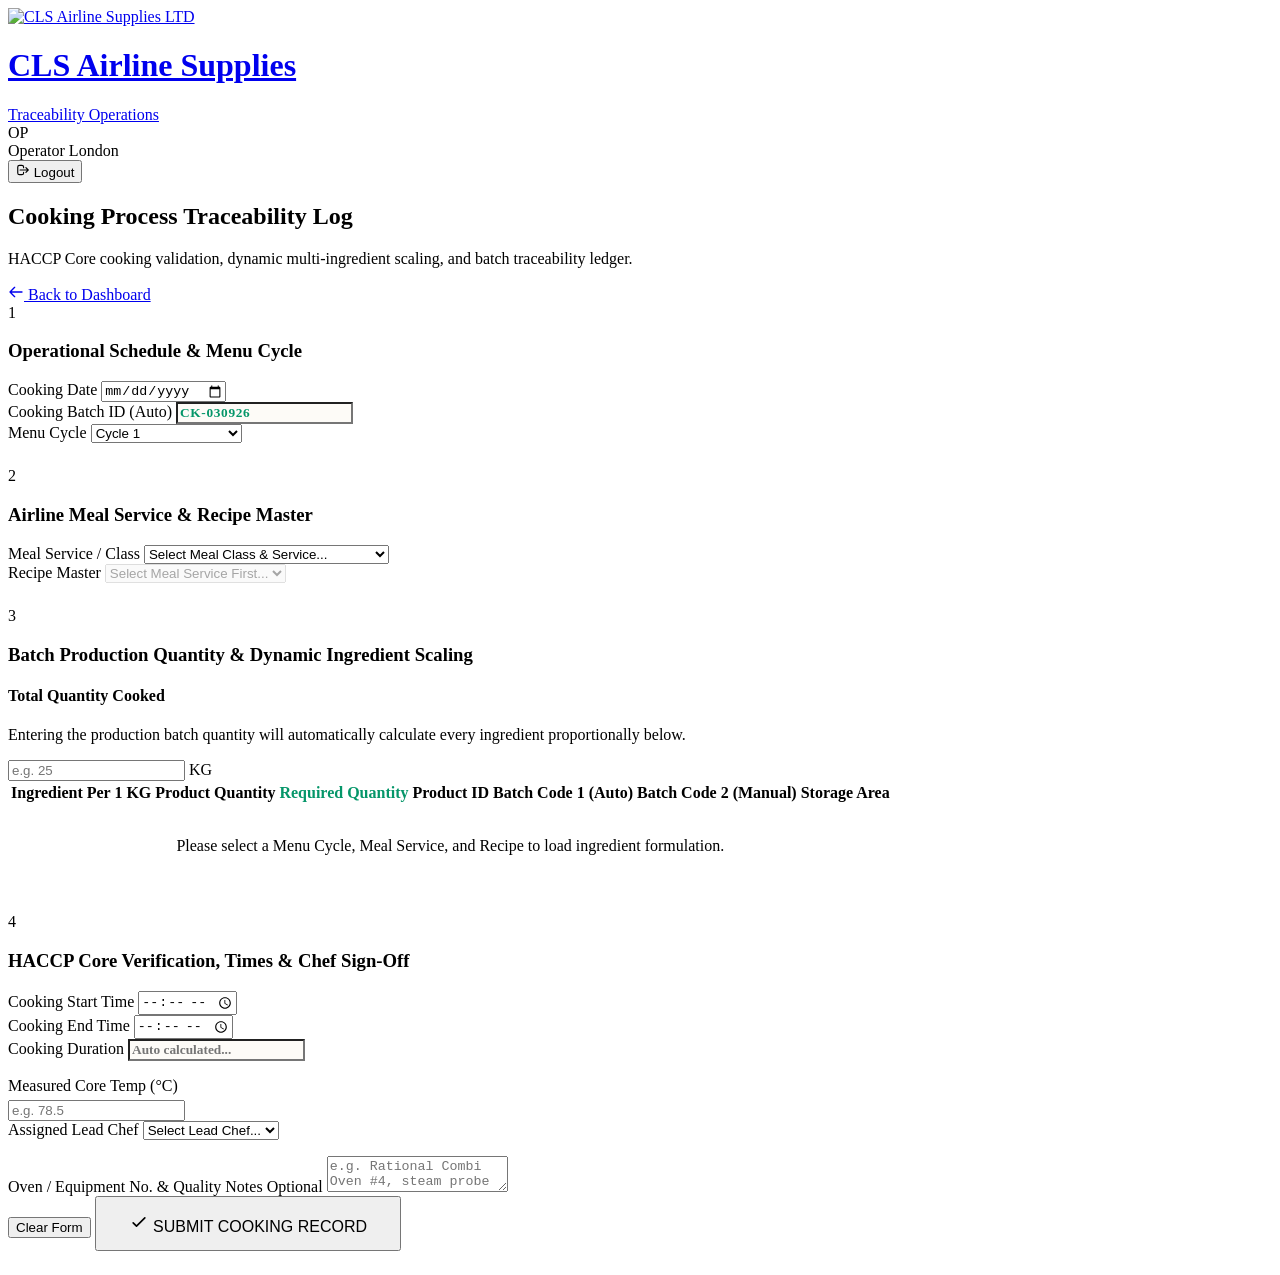
==== cooking.html @ a21a3f1f "final commit" ====
<!DOCTYPE html>
<html lang="en">
<head>
  <meta charset="UTF-8">
  <meta name="viewport" content="width=device-width, initial-scale=1.0">
  <title>Cooking Process Traceability — CLS Airline Supplies LTD</title>
  <link rel="stylesheet" href="css/style.css">
  <link rel="icon" href="assets/cls-logo.svg">
</head>
<body>

  <!-- Header -->
  <header class="app-header">
    <div class="header-container">
      <a href="dashboard.html" class="brand-wrapper">
        <img src="assets/cls-logo.svg" alt="CLS Airline Supplies LTD" class="brand-logo-img">
        <div class="brand-info">
          <h1>CLS Airline Supplies</h1>
          <span>Traceability Operations</span>
        </div>
      </a>

      <div class="user-nav-section">
        <div class="user-status-pill">
          <div class="user-avatar" id="header-avatar">OP</div>
          <span class="user-fullname" id="header-username">Operator</span>
          <span class="area-badge" id="header-area">London</span>
        </div>
        <button id="btn-logout" class="btn-nav-logout" title="End Session">
          <svg width="14" height="14" fill="none" stroke="currentColor" viewBox="0 0 24 24"><path stroke-linecap="round" stroke-linejoin="round" stroke-width="2" d="M17 16l4-4m0 0l-4-4m4 4H7m6 4v1a3 3 0 01-3 3H6a3 3 0 01-3-3V7a3 3 0 013-3h4a3 3 0 013 3v1"/></svg>
          <span>Logout</span>
        </button>
      </div>
    </div>
  </header>

  <!-- Main Content -->
  <main class="main-content">
    <div class="page-title-bar">
      <div>
        <h2>Cooking Process Traceability Log</h2>
        <p>HACCP Core cooking validation, dynamic multi-ingredient scaling, and batch traceability ledger.</p>
      </div>
      <a href="dashboard.html" class="btn-back-dashboard">
        <svg width="16" height="16" fill="none" stroke="currentColor" viewBox="0 0 24 24"><path stroke-linecap="round" stroke-linejoin="round" stroke-width="2" d="M10 19l-7-7m0 0l7-7m-7 7h18"/></svg>
        Back to Dashboard
      </a>
    </div>

    <form id="cooking-form" autocomplete="off">
      <!-- Step 1 & 2: Operational Schedule & Cycle -->
      <div class="form-card" style="margin-bottom: 1.5rem;">
        <div class="step-card-header">
          <div class="step-number-badge">1</div>
          <h3>Operational Schedule &amp; Menu Cycle</h3>
        </div>

        <div class="form-grid-3">
          <div class="form-group">
            <label class="form-label" for="cook-date">Cooking Date</label>
            <input type="date" id="cook-date" class="form-control" required>
          </div>

          <div class="form-group">
            <label class="form-label" for="cook-batch-id">Cooking Batch ID (Auto)</label>
            <input type="text" id="cook-batch-id" class="form-control" readonly style="background: #fdfbf7; font-weight: 800; color: #059669; font-family: var(--font-mono); letter-spacing: 0.05em;" value="CK-030926">
          </div>

          <div class="form-group">
            <label class="form-label" for="cook-cycle">Menu Cycle</label>
            <select id="cook-cycle" class="form-control" required>
              <option value="Cycle 1">Cycle 1</option>
              <option value="Cycle 2">Cycle 2</option>
              <option value="Cycle 3">Cycle 3</option>
              <option value="Other">Other (Custom Cycle)</option>
            </select>
          </div>

          <div class="form-group col-span-3" id="group-custom-cycle" style="display: none;">
            <label class="form-label" for="custom-cycle">Custom Cycle Name / Identifier</label>
            <input type="text" id="custom-cycle" class="form-control" placeholder="e.g. VIP Charter Cycle / Special Flight">
          </div>
        </div>
      </div>

      <!-- Step 3 & 4: Meal Service & Recipe Selection -->
      <div class="form-card" style="margin-bottom: 1.5rem;">
        <div class="step-card-header">
          <div class="step-number-badge">2</div>
          <h3>Airline Meal Service &amp; Recipe Master</h3>
        </div>

        <div class="form-grid-2">
          <div class="form-group">
            <label class="form-label" for="meal-service">Meal Service / Class</label>
            <select id="meal-service" class="form-control" required>
              <option value="" disabled selected>Select Meal Class &amp; Service...</option>
              <option value="BC HBK - Business Class Breakfast">BC HBK — Business Class Breakfast</option>
              <option value="BC LDN - Business Class Dinner">BC LDN — Business Class Dinner</option>
              <option value="YC HBK - Economy Class Breakfast">YC HBK — Economy Class Breakfast</option>
              <option value="YC LDN - Economy Dinner">YC LDN — Economy Dinner</option>
              <option value="CREW HBK - Crew Breakfast">CREW HBK — Crew Breakfast</option>
              <option value="CREW LDN - Crew Dinner">CREW LDN — Crew Dinner</option>
            </select>
          </div>

          <div class="form-group">
            <label class="form-label" for="recipe-select">Recipe Master</label>
            <select id="recipe-select" class="form-control" required disabled>
              <option value="" disabled selected>Select Meal Service First...</option>
            </select>
          </div>
        </div>
      </div>

      <!-- Step 3: Total Quantity Cooked & Dynamic Recipe Ingredients Table -->
      <div class="form-card" style="margin-bottom: 1.5rem;">
        <div class="step-card-header">
          <div class="step-number-badge">3</div>
          <h3>Batch Production Quantity &amp; Dynamic Ingredient Scaling</h3>
        </div>

        <!-- Production Quantity Input -->
        <div class="qty-calc-box">
          <div class="qty-calc-title">
            <h4>Total Quantity Cooked</h4>
            <p>Entering the production batch quantity will automatically calculate every ingredient proportionally below.</p>
          </div>
          <div class="qty-calc-input-wrap">
            <input type="number" step="any" min="0.1" id="total-qty-cooked" class="qty-calc-input" placeholder="e.g. 25" required>
            <span class="qty-unit-pill">KG</span>
          </div>
        </div>

        <!-- Ingredients Table Container -->
        <div class="ingredient-table-container">
          <table class="ingredient-table" id="ingredient-table">
            <thead>
              <tr>
                <th>Ingredient</th>
                <th style="text-align: right;">Per 1 KG</th>
                <th style="text-align: right;">Product Quantity</th>
                <th style="text-align: right; color: #059669;">Required Quantity</th>
                <th>Product ID</th>
                <th>Batch Code 1 (Auto)</th>
                <th>Batch Code 2 (Manual)</th>
                <th>Storage Area</th>
              </tr>
            </thead>
            <tbody id="ingredient-tbody">
              <tr>
                <td colspan="8" style="text-align: center; color: var(--text-muted); padding: 2rem;">
                  Please select a Menu Cycle, Meal Service, and Recipe to load ingredient formulation.
                </td>
              </tr>
            </tbody>
          </table>
        </div>
      </div>

      <!-- Step 4: Cooking Times, Core Temperature & Chef Sign-Off -->
      <div class="form-card" style="margin-bottom: 1.5rem;">
        <div class="step-card-header">
          <div class="step-number-badge">4</div>
          <h3>HACCP Core Verification, Times &amp; Chef Sign-Off</h3>
        </div>

        <div class="form-grid-3">
          <div class="form-group">
            <label class="form-label" for="start-time">Cooking Start Time</label>
            <input type="time" id="start-time" class="form-control" required>
          </div>

          <div class="form-group">
            <label class="form-label" for="end-time">Cooking End Time</label>
            <input type="time" id="end-time" class="form-control" required>
          </div>

          <div class="form-group">
            <label class="form-label" for="cook-duration">Cooking Duration</label>
            <input type="text" id="cook-duration" class="form-control" placeholder="Auto calculated..." readonly style="background: #fdfbf7; font-weight: 700; font-family: var(--font-mono);">
          </div>
        </div>

        <div class="form-grid-2" style="margin-top: 1rem;">
          <div class="form-group">
            <div style="display: flex; justify-content: space-between; align-items: center; margin-bottom: 0.35rem;">
              <label class="form-label" for="core-temp" style="margin-bottom: 0;">Measured Core Temp (°C)</label>
              <span id="temp-badge" class="temp-pass-badge" style="display: none;">HACCP &ge;75°C Met</span>
            </div>
            <input type="number" step="0.1" id="core-temp" class="form-control" placeholder="e.g. 78.5" required>
          </div>

          <div class="form-group">
            <label class="form-label" for="chef-select">Assigned Lead Chef</label>
            <select id="chef-select" class="form-control" required>
              <option value="" disabled selected>Select Lead Chef...</option>
            </select>
          </div>
        </div>

        <div class="form-group" style="margin-top: 1rem;">
          <label class="form-label" for="cook-notes">Oven / Equipment No. &amp; Quality Notes <span class="optional">Optional</span></label>
          <textarea id="cook-notes" class="form-control" placeholder="e.g. Rational Combi Oven #4, steam probe calibrated at 07:45..."></textarea>
        </div>

        <!-- Form Actions -->
        <div class="form-actions">
          <button type="reset" class="btn-secondary" id="btn-reset-form">Clear Form</button>
          <button type="submit" class="btn-primary" id="btn-submit-cooking" style="padding: 0.85rem 2rem; font-size: 1rem;">
            <svg width="20" height="20" fill="none" stroke="currentColor" viewBox="0 0 24 24"><path stroke-linecap="round" stroke-linejoin="round" stroke-width="2" d="M5 13l4 4L19 7"/></svg>
            <span id="btn-submit-text">SUBMIT COOKING RECORD</span>
          </button>
        </div>
      </div>
    </form>
  </main>

  <script src="js/api-config.js"></script>
  <script src="js/api.js"></script>
  <script src="js/common.js"></script>
  <script src="js/auth.js"></script>
  <script>
    document.addEventListener('DOMContentLoaded', async () => {
      const session = CLS_Auth.requireAuth();
      if (!session) return;

      // Header info & logout
      document.getElementById('header-username').textContent = session.user.fullName || session.user.username;
      document.getElementById('btn-logout').addEventListener('click', (e) => {
        e.preventDefault();
        CLS_Auth.logout();
      });

      // Elements
      const cookDateInput = document.getElementById('cook-date');
      const cookBatchIdInput = document.getElementById('cook-batch-id');
      const cycleSelect = document.getElementById('cook-cycle');
      const customCycleGroup = document.getElementById('group-custom-cycle');
      const customCycleInput = document.getElementById('custom-cycle');
      const mealServiceSelect = document.getElementById('meal-service');
      const recipeSelect = document.getElementById('recipe-select');
      const totalQtyInput = document.getElementById('total-qty-cooked');
      const ingredientTbody = document.getElementById('ingredient-tbody');
      const startTimeInput = document.getElementById('start-time');
      const endTimeInput = document.getElementById('end-time');
      const durationInput = document.getElementById('cook-duration');
      const coreTempInput = document.getElementById('core-temp');
      const tempBadge = document.getElementById('temp-badge');
      const chefSelect = document.getElementById('chef-select');
      const notesInput = document.getElementById('cook-notes');
      const form = document.getElementById('cooking-form');
      const submitBtn = document.getElementById('btn-submit-cooking');
      const submitBtnText = document.getElementById('btn-submit-text');

      // State
      let currentRecipe = null;
      let currentIngredients = [];
      let availableBatches = [];

      // Generate date-based Cooking Batch ID: CK-DDMMYY
      function updateCookingBatchId() {
        const dVal = cookDateInput.value;
        if (!dVal) return;
        const parts = dVal.split('-');
        if (parts.length === 3) {
          const formatted = `${parts[2].padStart(2, '0')}${parts[1].padStart(2, '0')}${parts[0].slice(-2)}`;
          if (cookBatchIdInput) cookBatchIdInput.value = `CK-${formatted}`;
        }
      }

      // Default Date & Batch ID
      cookDateInput.value = CLS_Common.formatDateForInput();
      updateCookingBatchId();

      cookDateInput.addEventListener('change', updateCookingBatchId);
      cookDateInput.addEventListener('input', updateCookingBatchId);

      // Cycle change handler
      cycleSelect.addEventListener('change', () => {
        if (cycleSelect.value === 'Other') {
          customCycleGroup.style.display = 'block';
          customCycleInput.required = true;
          customCycleInput.focus();
        } else {
          customCycleGroup.style.display = 'none';
          customCycleInput.required = false;
        }
        if (mealServiceSelect.value) {
          fetchRecipesForMealService();
        }
      });

      // Load initial stock batches & chefs from Google Apps Script
      async function loadInitialData() {
        try {
          // Load Stock Batches for auto-matching ingredients
          const stockRes = await CLS_API.execute('getAvailableStockBatches', {});
          if (stockRes && stockRes.success && stockRes.data) {
            availableBatches = stockRes.data;
            // Re-render ingredient table if recipe is already active
            if (currentIngredients && currentIngredients.length > 0) {
              renderIngredientTable();
            }
          }

          // Load Chefs
          const chefRes = await CLS_API.execute('getChefList', {});
          if (chefRes && chefRes.success && chefRes.data) {
            chefSelect.innerHTML = '<option value="" disabled selected>Select Lead Chef...</option>';
            chefRes.data.forEach(c => {
              const opt = document.createElement('option');
              opt.value = c.chefName;
              opt.textContent = `${c.chefName} (${c.role})`;
              chefSelect.appendChild(opt);
            });
          }
        } catch (err) {
          console.error('Initial data load error:', err);
        }
      }

      loadInitialData();

      // Fetch Recipes when Meal Service or Cycle changes
      mealServiceSelect.addEventListener('change', fetchRecipesForMealService);

      async function fetchRecipesForMealService() {
        const cycle = (cycleSelect.value === 'Other')
          ? (customCycleInput.value.trim() || 'Other')
          : cycleSelect.value;
        const mealService = mealServiceSelect.value;

        if (!mealService) return;

        recipeSelect.disabled = true;
        recipeSelect.innerHTML = '<option value="" disabled selected>Loading recipes from Cloud Database...</option>';

        try {
          const res = await CLS_API.execute('getRecipes', { cycle, mealService });
          if (res && res.success && res.data && res.data.length > 0) {
            recipeSelect.innerHTML = '<option value="" disabled selected>Select Recipe...</option>';
            res.data.forEach(r => {
              const opt = document.createElement('option');
              opt.value = r.recipeId;
              opt.textContent = `${r.recipeName} (${r.recipeCode || r.recipeId})`;
              recipeSelect.appendChild(opt);
            });
            recipeSelect.disabled = false;
          } else {
            recipeSelect.innerHTML = '<option value="" disabled selected>No recipes found for this Cycle &amp; Service</option>';
          }
        } catch (err) {
          CLS_Common.showToast('Failed to load recipes from Cloud Database.', 'error');
          recipeSelect.innerHTML = '<option value="" disabled selected>Error loading recipes</option>';
        }
      }

      // Fetch Recipe Details & Ingredients when Recipe is selected
      recipeSelect.addEventListener('change', async () => {
        const recipeId = recipeSelect.value;
        const cycle = (cycleSelect.value === 'Other')
          ? (customCycleInput.value.trim() || 'Other')
          : cycleSelect.value;

        if (!recipeId) return;

        CLS_Common.showLoader('Loading Recipe', 'Fetching ingredients formulation from Cloud Database');

        try {
          const res = await CLS_API.execute('getRecipeDetails', { cycle, recipeId });
          CLS_Common.hideLoader();

          if (res && res.success && res.ingredients) {
            currentRecipe = res.recipe;
            currentIngredients = res.ingredients;
            renderIngredientTable();
          } else {
            throw new Error('No ingredient records returned for recipe');
          }
        } catch (err) {
          CLS_Common.hideLoader();
          CLS_Common.showToast(err.message || 'Failed to load recipe ingredients.', 'error');
        }
      });

      // Total Quantity Cooked Input Listener
      totalQtyInput.addEventListener('input', () => {
        renderIngredientTable();
      });

      // Format Calculated Required Quantity cleanly
      function formatCalculatedQuantity(baseQty, baseUnit, totalQtyCooked) {
        if (!totalQtyCooked || isNaN(totalQtyCooked) || totalQtyCooked <= 0) {
          return '—';
        }

        const totalNumeric = parseFloat(baseQty) * parseFloat(totalQtyCooked);
        const unit = String(baseUnit || 'KG').trim().toUpperCase();

        if (unit === 'G') {
          if (totalNumeric >= 1000) {
            return `${(totalNumeric / 1000).toLocaleString('en-GB', { maximumFractionDigits: 3 })} KG`;
          }
          return `${Math.round(totalNumeric * 100) / 100} G`;
        }

        if (unit === 'ML') {
          if (totalNumeric >= 1000) {
            return `${(totalNumeric / 1000).toLocaleString('en-GB', { maximumFractionDigits: 3 })} L`;
          }
          return `${Math.round(totalNumeric * 100) / 100} ML`;
        }

        if (unit === 'KG') {
          return `${totalNumeric.toLocaleString('en-GB', { maximumFractionDigits: 3 })} KG`;
        }

        return `${totalNumeric.toLocaleString('en-GB', { maximumFractionDigits: 3 })} ${baseUnit}`;
      }

      // Helper to auto-match stock item by ingredient name from Goods In & Storage database
      function findStockMatchForIngredient(ingName) {
        if (!availableBatches || availableBatches.length === 0 || !ingName) return null;
        const target = ingName.toLowerCase().trim();
        const targetWords = target.split(/\s+/).filter(w => w.length > 2);
        
        // 1. Exact match
        for (let i = 0; i < availableBatches.length; i++) {
          const b = availableBatches[i];
          const pName = (b.productName || '').toLowerCase().trim();
          if (pName === target) return b;
        }

        // 2. Substring match
        for (let i = 0; i < availableBatches.length; i++) {
          const b = availableBatches[i];
          const pName = (b.productName || '').toLowerCase().trim();
          if (pName.includes(target) || target.includes(pName)) return b;
        }

        // 3. Keyword / word token match
        for (let i = 0; i < availableBatches.length; i++) {
          const b = availableBatches[i];
          const pName = (b.productName || '').toLowerCase().trim();
          for (const word of targetWords) {
            if (pName.includes(word)) return b;
          }
        }

        return null;
      }

      // Render Dynamic Ingredient Table
      function renderIngredientTable() {
        const totalCooked = parseFloat(totalQtyInput.value) || 0;
        ingredientTbody.innerHTML = '';

        if (!currentIngredients || currentIngredients.length === 0) {
          ingredientTbody.innerHTML = `
            <tr>
              <td colspan="8" style="text-align: center; color: var(--text-muted); padding: 2rem;">
                No ingredients found for this recipe.
              </td>
            </tr>
          `;
          return;
        }

        currentIngredients.forEach((item, idx) => {
          const reqQtyFormatted = formatCalculatedQuantity(item.baseQuantity, item.baseUnit, totalCooked);
          const prodQtyText = totalCooked > 0 ? `${totalCooked} KG` : '—';
          
          // Auto-find stock match for this specific ingredient
          const matched = findStockMatchForIngredient(item.ingredient);
          const prodId = matched ? matched.productId : '';
          const batchCode1 = matched ? CLS_Common.formatBatchCode(matched.batchCode) : '';
          const storageArea = matched ? matched.storageArea : '';

          const tr = document.createElement('tr');
          tr.innerHTML = `
            <td><strong>${item.ingredient}</strong></td>
            <td style="text-align: right; font-family: var(--font-mono); font-weight: 700;">${item.perQuantity || (item.baseQuantity + ' ' + item.baseUnit)}</td>
            <td style="text-align: right; font-family: var(--font-mono);">${prodQtyText}</td>
            <td style="text-align: right;"><span class="calc-qty-badge">${reqQtyFormatted}</span></td>
            <td>${prodId ? `<span class="badge-code">${prodId}</span>` : '<span style="color: #94a3b8;">—</span>'}</td>
            <td>${batchCode1 ? `<span class="badge-code" style="color: #059669;">${batchCode1}</span>` : '<span style="color: #94a3b8;">—</span>'}</td>
            <td>
              <input type="text" class="ingredient-batch2-input" data-idx="${idx}" placeholder="Manual batch..." value="${item.batchCode2 || ''}" style="padding: 0.35rem 0.6rem; font-size: 0.8rem; border-radius: 6px; border: 1px solid #dcd1c4; width: 135px; font-family: var(--font-mono);">
            </td>
            <td>${storageArea ? `<span class="badge-pill badge-active">${storageArea}</span>` : '<span style="color: #94a3b8;">—</span>'}</td>
          `;
          ingredientTbody.appendChild(tr);
        });
      }

      // Auto-Calculate Duration on Cooking Start & End Time
      function calculateCookingDuration() {
        if (startTimeInput.value && endTimeInput.value) {
          const [sh, sm] = startTimeInput.value.split(':').map(Number);
          const [eh, em] = endTimeInput.value.split(':').map(Number);
          let diff = (eh * 60 + em) - (sh * 60 + sm);
          if (diff < 0) diff += 1440; // overnight wrap

          const hours = Math.floor(diff / 60);
          const mins = diff % 60;
          if (hours > 0) {
            durationInput.value = `${hours} hour${hours > 1 ? 's' : ''} ${mins} minute${mins !== 1 ? 's' : ''}`;
          } else {
            durationInput.value = `${mins} minute${mins !== 1 ? 's' : ''}`;
          }
        }
      }

      startTimeInput.addEventListener('change', calculateCookingDuration);
      endTimeInput.addEventListener('change', calculateCookingDuration);

      // Real-time Core Temperature HACCP Validation
      coreTempInput.addEventListener('input', () => {
        const val = parseFloat(coreTempInput.value);
        if (isNaN(val) || !val) {
          tempBadge.style.display = 'none';
          return;
        }

        tempBadge.style.display = 'inline-flex';
        if (val >= 75) {
          tempBadge.className = 'temp-pass-badge';
          tempBadge.innerHTML = '✅ HACCP &ge;75°C Safe';
        } else {
          tempBadge.className = 'temp-fail-badge';
          tempBadge.innerHTML = '⚠️ Below Threshold (&lt;75°C)';
        }
      });

      // Submit Cooking Record Handler
      form.addEventListener('submit', async (e) => {
        e.preventDefault();

        // 1. Validation Checks
        const cookingDate = cookDateInput.value;
        const cycle = (cycleSelect.value === 'Other')
          ? (customCycleInput.value.trim() || 'Other')
          : cycleSelect.value;
        const mealService = mealServiceSelect.value;
        const recipeId = recipeSelect.value;
        const totalCooked = parseFloat(totalQtyInput.value);
        const startTime = startTimeInput.value;
        const endTime = endTimeInput.value;
        const coreTemp = parseFloat(coreTempInput.value);
        const chefName = chefSelect.value;

        if (!currentRecipe) {
          CLS_Common.showToast('Please select an active Recipe.', 'warning');
          recipeSelect.focus();
          return;
        }

        if (!totalCooked || totalCooked <= 0) {
          CLS_Common.showToast('Please enter a valid Total Quantity Cooked.', 'warning');
          totalQtyInput.focus();
          return;
        }

        if (!startTime || !endTime) {
          CLS_Common.showToast('Please specify Cooking Start and End times.', 'warning');
          startTimeInput.focus();
          return;
        }

        if (isNaN(coreTemp)) {
          CLS_Common.showToast('Please enter the measured Core Temperature.', 'warning');
          coreTempInput.focus();
          return;
        }

        if (!chefName) {
          CLS_Common.showToast('Please select the assigned Lead Chef.', 'warning');
          chefSelect.focus();
          return;
        }

        // 2. Prepare Calculated Ingredients Breakdown with Auto Match + Manual Batch 2
        const batch2Inputs = document.querySelectorAll('.ingredient-batch2-input');
        const ingredientsPayload = currentIngredients.map((item, idx) => {
          const matched = findStockMatchForIngredient(item.ingredient);
          const manualBatch2 = batch2Inputs[idx] ? batch2Inputs[idx].value.trim() : '';

          return {
            ingredient: item.ingredient,
            per1Kg: item.perQuantity || `${item.baseQuantity} ${item.baseUnit}`,
            productQuantity: `${totalCooked} KG`,
            requiredQuantity: formatCalculatedQuantity(item.baseQuantity, item.baseUnit, totalCooked),
            productId: matched ? matched.productId : '',
            batchCode1: matched ? matched.batchCode : '',
            batchCode2: manualBatch2,
            storageArea: matched ? matched.storageArea : ''
          };
        });

        // 3. Prepare Main Cooking Record Object
        const firstIng = ingredientsPayload[0] || {};
        const mainProdId = firstIng.productId || '';
        const mainBatch = firstIng.batchCode1 || '';
        const mainStorage = firstIng.storageArea || '';
        const mainDate = cookingDate;

        const cookingRecord = {
          cookingDate: cookingDate,
          cookingBatchId: cookBatchIdInput ? cookBatchIdInput.value : '',
          cycle: cycle,
          mealService: mealService,
          recipeId: currentRecipe.recipeId || recipeId,
          recipeCode: currentRecipe.recipeCode || '',
          recipeName: currentRecipe.recipeName || '',
          productName: currentRecipe.recipeName,
          productId: mainProdId,
          batchCode: cookBatchIdInput ? cookBatchIdInput.value : mainBatch,
          storageArea: mainStorage,
          storageDate: mainDate,
          totalQuantityCooked: `${totalCooked} KG`,
          cookingStartTime: startTime,
          cookingEndTime: endTime,
          cookingDuration: durationInput.value,
          coreTemperature: coreTemp,
          chefName: chefName,
          userId: session.user.username,
          notes: notesInput.value.trim()
        };

        submitBtn.disabled = true;
        submitBtnText.textContent = 'SAVING TO DATABASE...';
        CLS_Common.showLoader('Recording Cooking Log', 'Saving batch record & calculated ingredient ledger to Cloud Database');

        try {
          const res = await CLS_API.execute('saveCookingRecord', {
            cookingRecord: cookingRecord,
            ingredients: ingredientsPayload
          });

          CLS_Common.hideLoader();

          if (res && res.success) {
            const batchMsg = res.cookingBatchCode ? ` (Batch: ${res.cookingBatchCode})` : '';
            CLS_Common.showToast(`Cooking record ${res.recordId}${batchMsg} saved successfully!`, 'success');
            
            // Reset form state
            form.reset();
            cookDateInput.value = CLS_Common.formatDateForInput();
            customCycleGroup.style.display = 'none';
            tempBadge.style.display = 'none';
            currentRecipe = null;
            currentIngredients = [];
            recipeSelect.disabled = true;
            recipeSelect.innerHTML = '<option value="" disabled selected>Select Meal Service First...</option>';
            renderIngredientTable();
          } else {
            throw new Error(res ? res.error : 'Failed to save cooking record.');
          }
        } catch (err) {
          CLS_Common.hideLoader();
          CLS_Common.showToast(err.message || 'Database connection error.', 'error');
        } finally {
          submitBtn.disabled = false;
          submitBtnText.textContent = 'SUBMIT COOKING RECORD';
        }
      });
    });
  </script>
</body>
</html>
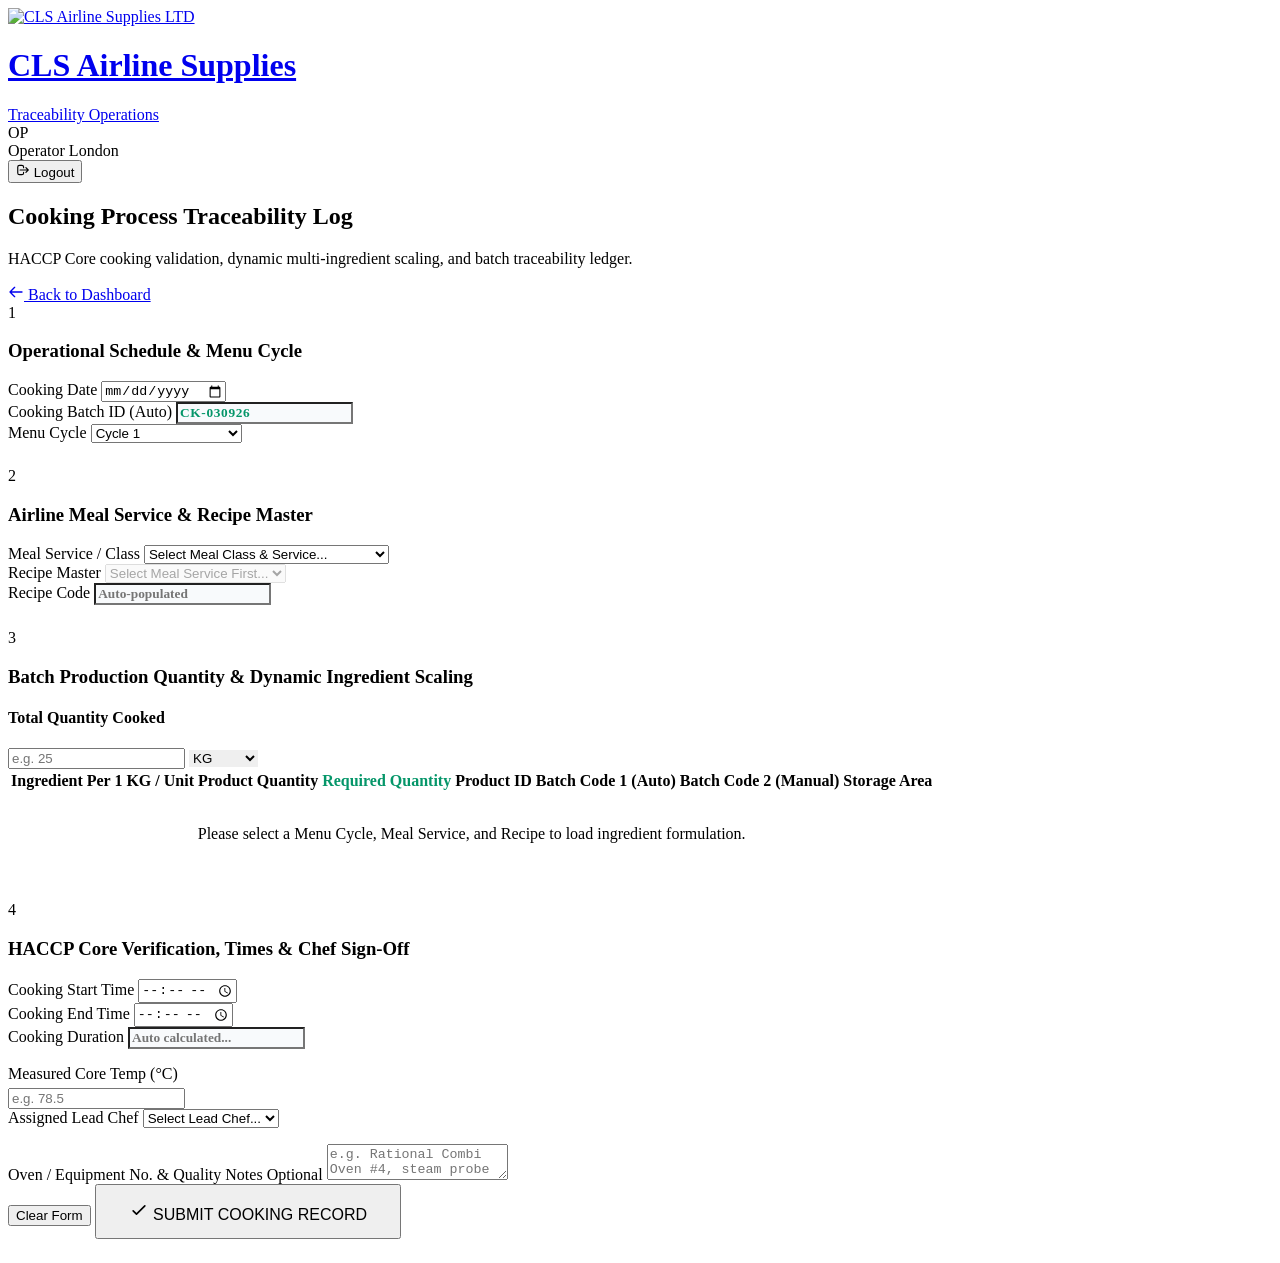
==== commit c3f75fe5: "final commit" ====
--- a/cooking.html
+++ b/cooking.html
@@ -63,7 +63,7 @@
 
           <div class="form-group">
             <label class="form-label" for="cook-batch-id">Cooking Batch ID (Auto)</label>
-            <input type="text" id="cook-batch-id" class="form-control" readonly style="background: #fdfbf7; font-weight: 800; color: #059669; font-family: var(--font-mono); letter-spacing: 0.05em;" value="CK-030926">
+            <input type="text" id="cook-batch-id" class="form-control" readonly style="background: #f8fafc; font-weight: 800; color: #059669; font-family: var(--font-mono); letter-spacing: 0.05em;" value="CK-030926">
           </div>
 
           <div class="form-group">
@@ -90,7 +90,7 @@
           <h3>Airline Meal Service &amp; Recipe Master</h3>
         </div>
 
-        <div class="form-grid-2">
+        <div class="form-grid-3">
           <div class="form-group">
             <label class="form-label" for="meal-service">Meal Service / Class</label>
             <select id="meal-service" class="form-control" required>
@@ -110,6 +110,11 @@
               <option value="" disabled selected>Select Meal Service First...</option>
             </select>
           </div>
+
+          <div class="form-group">
+            <label class="form-label" for="recipe-code">Recipe Code</label>
+            <input type="text" id="recipe-code" class="form-control" placeholder="Auto-populated" readonly style="background: #f8fafc; font-weight: 700; font-family: var(--font-mono); color: var(--brown-900);">
+          </div>
         </div>
       </div>
 
@@ -124,11 +129,16 @@
         <div class="qty-calc-box">
           <div class="qty-calc-title">
             <h4>Total Quantity Cooked</h4>
-            <p>Entering the production batch quantity will automatically calculate every ingredient proportionally below.</p>
           </div>
           <div class="qty-calc-input-wrap">
-            <input type="number" step="any" min="0.1" id="total-qty-cooked" class="qty-calc-input" placeholder="e.g. 25" required>
-            <span class="qty-unit-pill">KG</span>
+            <input type="number" step="any" min="0.01" id="total-qty-cooked" class="qty-calc-input" placeholder="e.g. 25" required>
+            <select id="total-qty-unit" class="qty-unit-pill" style="border: none; cursor: pointer; outline: none;">
+              <option value="KG">KG</option>
+              <option value="Each">Each</option>
+              <option value="Portions">Portions</option>
+              <option value="Litre">Litre</option>
+              <option value="Box">Box</option>
+            </select>
           </div>
         </div>
 
@@ -138,7 +148,7 @@
             <thead>
               <tr>
                 <th>Ingredient</th>
-                <th style="text-align: right;">Per 1 KG</th>
+                <th style="text-align: right;">Per 1 KG / Unit</th>
                 <th style="text-align: right;">Product Quantity</th>
                 <th style="text-align: right; color: #059669;">Required Quantity</th>
                 <th>Product ID</th>
@@ -178,7 +188,7 @@
 
           <div class="form-group">
             <label class="form-label" for="cook-duration">Cooking Duration</label>
-            <input type="text" id="cook-duration" class="form-control" placeholder="Auto calculated..." readonly style="background: #fdfbf7; font-weight: 700; font-family: var(--font-mono);">
+            <input type="text" id="cook-duration" class="form-control" placeholder="Auto calculated..." readonly style="background: #f8fafc; font-weight: 700; font-family: var(--font-mono);">
           </div>
         </div>
 
@@ -240,7 +250,9 @@
       const customCycleInput = document.getElementById('custom-cycle');
       const mealServiceSelect = document.getElementById('meal-service');
       const recipeSelect = document.getElementById('recipe-select');
+      const recipeCodeInput = document.getElementById('recipe-code');
       const totalQtyInput = document.getElementById('total-qty-cooked');
+      const totalQtyUnit = document.getElementById('total-qty-unit');
       const ingredientTbody = document.getElementById('ingredient-tbody');
       const startTimeInput = document.getElementById('start-time');
       const endTimeInput = document.getElementById('end-time');
@@ -374,20 +386,29 @@
           if (res && res.success && res.ingredients) {
             currentRecipe = res.recipe;
             currentIngredients = res.ingredients;
+            if (recipeCodeInput) {
+              recipeCodeInput.value = (currentRecipe && (currentRecipe.recipeCode || currentRecipe.recipeId)) || '';
+            }
             renderIngredientTable();
           } else {
             throw new Error('No ingredient records returned for recipe');
           }
         } catch (err) {
           CLS_Common.hideLoader();
+          if (recipeCodeInput) recipeCodeInput.value = '';
           CLS_Common.showToast(err.message || 'Failed to load recipe ingredients.', 'error');
         }
       });
 
-      // Total Quantity Cooked Input Listener
+      // Total Quantity Cooked & Unit Change Listener
       totalQtyInput.addEventListener('input', () => {
         renderIngredientTable();
       });
+      if (totalQtyUnit) {
+        totalQtyUnit.addEventListener('change', () => {
+          renderIngredientTable();
+        });
+      }
 
       // Format Calculated Required Quantity cleanly
       function formatCalculatedQuantity(baseQty, baseUnit, totalQtyCooked) {
@@ -398,25 +419,41 @@
         const totalNumeric = parseFloat(baseQty) * parseFloat(totalQtyCooked);
         const unit = String(baseUnit || 'KG').trim().toUpperCase();
 
-        if (unit === 'G') {
+        if (unit === 'G' || unit === 'GRAM' || unit === 'GRAMS') {
           if (totalNumeric >= 1000) {
-            return `${(totalNumeric / 1000).toLocaleString('en-GB', { maximumFractionDigits: 3 })} KG`;
-          }
-          return `${Math.round(totalNumeric * 100) / 100} G`;
-        }
-
-        if (unit === 'ML') {
+            const kgVal = totalNumeric / 1000;
+            return `${kgVal % 1 === 0 ? kgVal : kgVal.toLocaleString('en-GB', { maximumFractionDigits: 3 })} KG`;
+          }
+          const gVal = Math.round(totalNumeric * 100) / 100;
+          return `${gVal} G`;
+        }
+
+        if (unit === 'ML' || unit === 'MILLILITRE' || unit === 'MILLILITER') {
           if (totalNumeric >= 1000) {
-            return `${(totalNumeric / 1000).toLocaleString('en-GB', { maximumFractionDigits: 3 })} L`;
-          }
-          return `${Math.round(totalNumeric * 100) / 100} ML`;
-        }
-
-        if (unit === 'KG') {
-          return `${totalNumeric.toLocaleString('en-GB', { maximumFractionDigits: 3 })} KG`;
-        }
-
-        return `${totalNumeric.toLocaleString('en-GB', { maximumFractionDigits: 3 })} ${baseUnit}`;
+            const lVal = totalNumeric / 1000;
+            return `${lVal % 1 === 0 ? lVal : lVal.toLocaleString('en-GB', { maximumFractionDigits: 3 })} L`;
+          }
+          const mlVal = Math.round(totalNumeric * 100) / 100;
+          return `${mlVal} ML`;
+        }
+
+        if (unit === 'L' || unit === 'LITRE' || unit === 'LITER' || unit === 'LITRES') {
+          const lVal = Math.round(totalNumeric * 1000) / 1000;
+          return `${lVal} L`;
+        }
+
+        if (unit === 'KG' || unit === 'KILOGRAM' || unit === 'KILOGRAMS') {
+          const kgVal = Math.round(totalNumeric * 1000) / 1000;
+          return `${kgVal} KG`;
+        }
+
+        if (unit === 'EACH' || unit === 'EA' || unit === 'PCS' || unit === 'PIECE' || unit === 'PIECES' || unit === 'NOS' || unit === 'NO' || unit === 'NUMBER' || unit === 'UNIT' || unit === 'UNITS') {
+          const numVal = Math.round(totalNumeric * 100) / 100;
+          return `${numVal} ${baseUnit || 'Each'}`;
+        }
+
+        const formatted = Math.round(totalNumeric * 1000) / 1000;
+        return `${formatted} ${baseUnit || ''}`.trim();
       }
 
       // Helper to auto-match stock item by ingredient name from Goods In & Storage database
@@ -454,6 +491,7 @@
       // Render Dynamic Ingredient Table
       function renderIngredientTable() {
         const totalCooked = parseFloat(totalQtyInput.value) || 0;
+        const cookUnit = totalQtyUnit ? totalQtyUnit.value : 'KG';
         ingredientTbody.innerHTML = '';
 
         if (!currentIngredients || currentIngredients.length === 0) {
@@ -469,7 +507,7 @@
 
         currentIngredients.forEach((item, idx) => {
           const reqQtyFormatted = formatCalculatedQuantity(item.baseQuantity, item.baseUnit, totalCooked);
-          const prodQtyText = totalCooked > 0 ? `${totalCooked} KG` : '—';
+          const prodQtyText = totalCooked > 0 ? `${totalCooked} ${cookUnit}` : '—';
           
           // Auto-find stock match for this specific ingredient
           const matched = findStockMatchForIngredient(item.ingredient);
@@ -480,7 +518,7 @@
           const tr = document.createElement('tr');
           tr.innerHTML = `
             <td><strong>${item.ingredient}</strong></td>
-            <td style="text-align: right; font-family: var(--font-mono); font-weight: 700;">${item.perQuantity || (item.baseQuantity + ' ' + item.baseUnit)}</td>
+            <td style="text-align: right; font-family: var(--font-mono); font-weight: 700;">${item.perQuantity || (item.baseQuantity + ' ' + (item.baseUnit || ''))}</td>
             <td style="text-align: right; font-family: var(--font-mono);">${prodQtyText}</td>
             <td style="text-align: right;"><span class="calc-qty-badge">${reqQtyFormatted}</span></td>
             <td>${prodId ? `<span class="badge-code">${prodId}</span>` : '<span style="color: #94a3b8;">—</span>'}</td>
@@ -581,6 +619,7 @@
         }
 
         // 2. Prepare Calculated Ingredients Breakdown with Auto Match + Manual Batch 2
+        const cookUnit = totalQtyUnit ? totalQtyUnit.value : 'KG';
         const batch2Inputs = document.querySelectorAll('.ingredient-batch2-input');
         const ingredientsPayload = currentIngredients.map((item, idx) => {
           const matched = findStockMatchForIngredient(item.ingredient);
@@ -588,8 +627,8 @@
 
           return {
             ingredient: item.ingredient,
-            per1Kg: item.perQuantity || `${item.baseQuantity} ${item.baseUnit}`,
-            productQuantity: `${totalCooked} KG`,
+            per1Kg: item.perQuantity || `${item.baseQuantity} ${item.baseUnit || ''}`,
+            productQuantity: `${totalCooked} ${cookUnit}`,
             requiredQuantity: formatCalculatedQuantity(item.baseQuantity, item.baseUnit, totalCooked),
             productId: matched ? matched.productId : '',
             batchCode1: matched ? matched.batchCode : '',
@@ -618,7 +657,7 @@
           batchCode: cookBatchIdInput ? cookBatchIdInput.value : mainBatch,
           storageArea: mainStorage,
           storageDate: mainDate,
-          totalQuantityCooked: `${totalCooked} KG`,
+          totalQuantityCooked: `${totalCooked} ${cookUnit}`,
           cookingStartTime: startTime,
           cookingEndTime: endTime,
           cookingDuration: durationInput.value,
@@ -647,6 +686,7 @@
             // Reset form state
             form.reset();
             cookDateInput.value = CLS_Common.formatDateForInput();
+            if (recipeCodeInput) recipeCodeInput.value = '';
             customCycleGroup.style.display = 'none';
             tempBadge.style.display = 'none';
             currentRecipe = null;
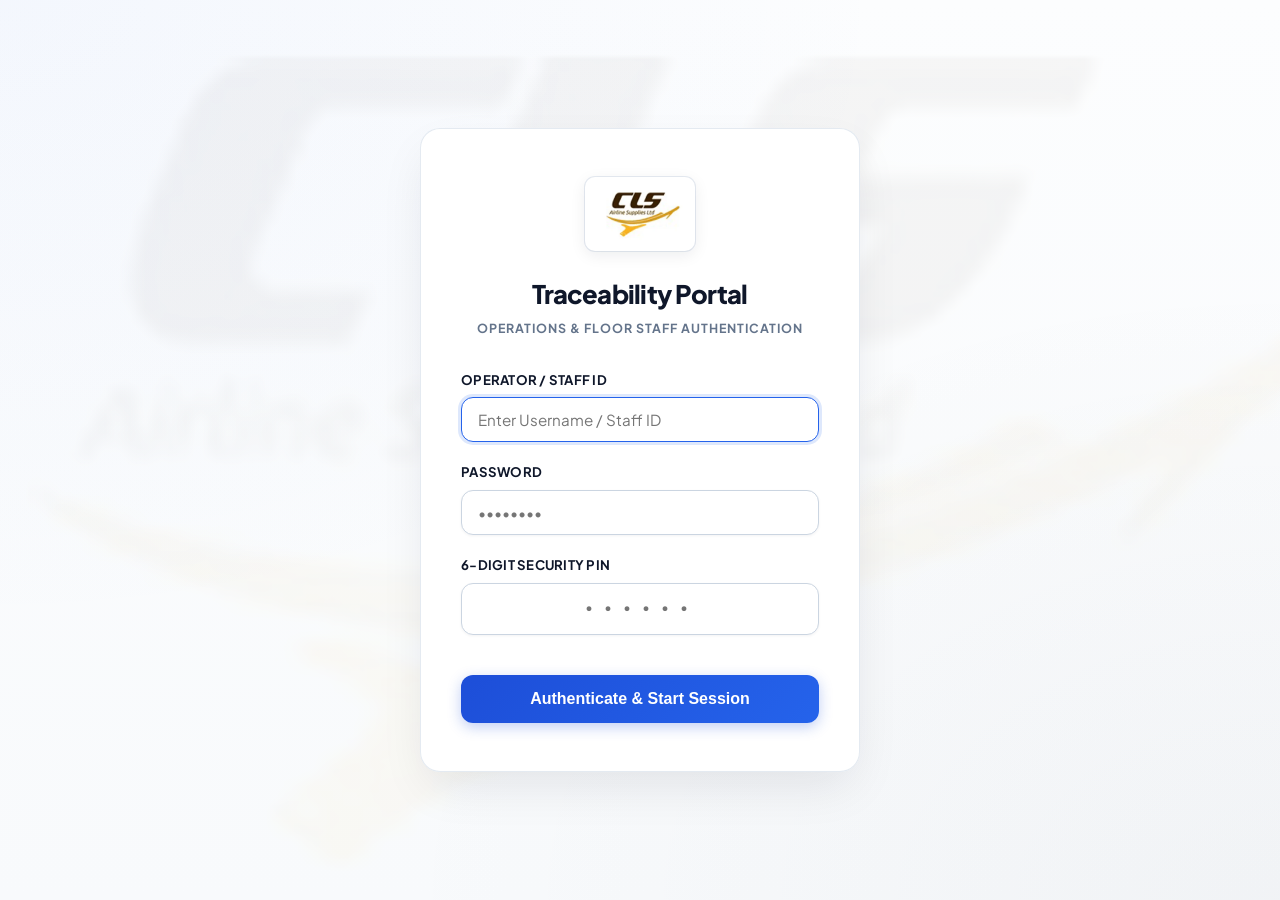
==== commit f015095d: "Update cooking.html" ====
--- a/cooking.html
+++ b/cooking.html
@@ -38,193 +38,232 @@
   <main class="main-content">
     <div class="page-title-bar">
       <div>
-        <h2>Cooking Process Traceability Log</h2>
-        <p>HACCP Core cooking validation, dynamic multi-ingredient scaling, and batch traceability ledger.</p>
-      </div>
-      <a href="dashboard.html" class="btn-back-dashboard">
-        <svg width="16" height="16" fill="none" stroke="currentColor" viewBox="0 0 24 24"><path stroke-linecap="round" stroke-linejoin="round" stroke-width="2" d="M10 19l-7-7m0 0l7-7m-7 7h18"/></svg>
-        Back to Dashboard
-      </a>
+        <h2>Cooking Process Traceability</h2>
+      </div>
+      <div style="display: flex; gap: 0.75rem; align-items: center;">
+        <a href="dashboard.html" class="btn-back-dashboard">
+          <svg width="16" height="16" fill="none" stroke="currentColor" viewBox="0 0 24 24"><path stroke-linecap="round" stroke-linejoin="round" stroke-width="2" d="M10 19l-7-7m0 0l7-7m-7 7h18"/></svg>
+          Dashboard
+        </a>
+      </div>
     </div>
 
-    <form id="cooking-form" autocomplete="off">
-      <!-- Step 1 & 2: Operational Schedule & Cycle -->
-      <div class="form-card" style="margin-bottom: 1.5rem;">
-        <div class="step-card-header">
-          <div class="step-number-badge">1</div>
-          <h3>Operational Schedule &amp; Menu Cycle</h3>
-        </div>
-
-        <div class="form-grid-3">
-          <div class="form-group">
-            <label class="form-label" for="cook-date">Cooking Date</label>
-            <input type="date" id="cook-date" class="form-control" required>
+    <!-- Top Master Control Bar -->
+    <div class="cooking-control-bar">
+      <div class="cooking-main-controls-grid">
+        <!-- 1. Cooking Date -->
+        <div class="control-item">
+          <label for="cook-date">
+            <svg width="14" height="14" fill="none" stroke="currentColor" viewBox="0 0 24 24"><path stroke-linecap="round" stroke-linejoin="round" stroke-width="2" d="M8 7V3m8 4V3m-9 8h10M5 21h14a2 2 0 002-2V7a2 2 0 00-2-2H5a2 2 0 00-2 2v12a2 2 0 002 2z"/></svg>
+            Cooking Date
+          </label>
+          <input type="date" id="cook-date" class="form-control" required>
+        </div>
+
+        <!-- 2. Cooking Batch ID (Auto) -->
+        <div class="control-item">
+          <label for="cook-batch-id">
+            <svg width="14" height="14" fill="none" stroke="currentColor" viewBox="0 0 24 24"><path stroke-linecap="round" stroke-linejoin="round" stroke-width="2" d="M7 7h.01M7 3h5c.512 0 1.024.195 1.414.586l7 7a2 2 0 010 2.828l-7 7a2 2 0 01-2.828 0l-7-7A1.994 1.994 0 013 12V7a4 4 0 014-4z"/></svg>
+            Batch ID (Auto)
+          </label>
+          <input type="text" id="cook-batch-id" class="form-control" readonly style="background: #f1f5f9; font-weight: 800; color: #059669; font-family: var(--font-mono); letter-spacing: 0.05em;" value="CK-090926">
+        </div>
+
+        <!-- 3. Menu Cycle Selection -->
+        <div class="control-item">
+          <label for="cook-cycle">
+            <svg width="14" height="14" fill="none" stroke="currentColor" viewBox="0 0 24 24"><path stroke-linecap="round" stroke-linejoin="round" stroke-width="2" d="M4 4v5h.582m15.356 2A8.001 8.001 0 004.582 9m0 0H9m11 11v-5h-.581m0 0a8.003 8.003 0 01-15.357-2m15.357 2H15"/></svg>
+            Menu Cycle
+          </label>
+          <select id="cook-cycle" class="form-control" required>
+            <option value="Cycle 1" selected>Cycle 1</option>
+            <option value="Cycle 2">Cycle 2</option>
+            <option value="Cycle 3">Cycle 3</option>
+            <option value="Other">Other (Custom Cycle)</option>
+          </select>
+        </div>
+
+        <!-- 4. Lead Chef Name (Manual Entry) -->
+        <div class="control-item">
+          <label for="chef-name">
+            <svg width="14" height="14" fill="none" stroke="currentColor" viewBox="0 0 24 24"><path stroke-linecap="round" stroke-linejoin="round" stroke-width="2" d="M16 7a4 4 0 11-8 0 4 4 0 018 0zM12 14a7 7 0 00-7 7h14a7 7 0 00-7-7z"/></svg>
+            Lead Chef Name
+          </label>
+          <input type="text" id="chef-name" class="form-control" placeholder="Enter Chef Name..." required autocomplete="off">
+        </div>
+
+        <!-- 5. Save All Production Quantities Button -->
+        <div class="control-item control-btn-group">
+          <label style="visibility: hidden;">Action</label>
+          <button type="button" id="btn-save-all-top" class="btn-save-all-batch" title="Save all recipes with entered quantities">
+            <svg width="18" height="18" fill="none" stroke="currentColor" viewBox="0 0 24 24"><path stroke-linecap="round" stroke-linejoin="round" stroke-width="2" d="M8 7H5a2 2 0 00-2 2v9a2 2 0 002 2h14a2 2 0 002-2V9a2 2 0 00-2-2h-3m-1 4l-3 3m0 0l-3-3m3 3V4"/></svg>
+            <span>SAVE ALL QUANTITIES</span>
+          </button>
+        </div>
+      </div>
+
+      <!-- Custom Cycle Identifier (Shown only when 'Other' is selected) -->
+      <div id="group-custom-cycle" style="display: none; margin-top: -0.25rem;">
+        <div class="control-item">
+          <label for="custom-cycle">Custom Cycle Name / Flight Identifier</label>
+          <input type="text" id="custom-cycle" class="form-control" placeholder="e.g. VIP Charter Cycle / Special Royal Flight / Ramadan Special">
+        </div>
+      </div>
+
+      <!-- Search Filter & Quick Utilities -->
+      <div class="cooking-search-tools-row">
+        <div class="excel-search-box">
+          <svg width="18" height="18" fill="none" stroke="currentColor" viewBox="0 0 24 24"><path stroke-linecap="round" stroke-linejoin="round" stroke-width="2" d="M21 21l-6-6m2-5a7 7 0 11-14 0 7 7 0 0114 0z"/></svg>
+          <input type="text" id="recipe-search-filter" class="form-control" placeholder="Search recipe name, recipe code (e.g. JFCC), recipe ID, or meal service...">
+        </div>
+
+        <div class="cooking-quick-actions-wrap">
+          <button type="button" id="btn-sync-times" class="btn-tool-pill" title="Apply the first row's cooking times &amp; temp to all active rows">
+            <svg width="14" height="14" fill="none" stroke="currentColor" viewBox="0 0 24 24"><path stroke-linecap="round" stroke-linejoin="round" stroke-width="2" d="M12 8v4l3 3m6-3a9 9 0 11-18 0 9 9 0 0118 0z"/></svg>
+            Sync Common Times
+          </button>
+          <button type="button" id="btn-clear-all" class="btn-tool-pill" style="color: var(--rose-600);">
+            <svg width="14" height="14" fill="none" stroke="currentColor" viewBox="0 0 24 24"><path stroke-linecap="round" stroke-linejoin="round" stroke-width="2" d="M19 7l-.867 12.142A2 2 0 0116.138 21H7.862a2 2 0 01-1.995-1.858L5 7m5 4v6m4-6v6m1-10V4a1 1 0 00-1-1h-4a1 1 0 00-1 1v3M4 7h16"/></svg>
+            Clear Sheet
+          </button>
+        </div>
+      </div>
+
+      <!-- Live KPIs Strip -->
+      <div class="excel-summary-strip">
+        <div class="excel-kpi-card">
+          <span class="kpi-label">Cycle Recipes</span>
+          <span class="kpi-value" id="kpi-total-recipes">0</span>
+        </div>
+        <div class="excel-kpi-card">
+          <span class="kpi-label">Active / Cooked</span>
+          <span class="kpi-value" id="kpi-active-recipes" style="color: #2563eb;">0</span>
+        </div>
+        <div class="excel-kpi-card">
+          <span class="kpi-label">Total Volume</span>
+          <span class="kpi-value" id="kpi-total-volume" style="color: #059669;">0.00 KG</span>
+        </div>
+        <div class="excel-kpi-card">
+          <span class="kpi-label">HACCP &ge;75°C</span>
+          <span class="kpi-value" id="kpi-haccp-status" style="color: #059669;">0 Verified</span>
+        </div>
+      </div>
+    </div>
+
+    <!-- Excel-Style Recipe Table Sheet -->
+    <div class="excel-sheet-card">
+      <div class="excel-sheet-header">
+        <div class="excel-sheet-title">
+          <svg width="20" height="20" fill="none" stroke="#2563eb" viewBox="0 0 24 24"><path stroke-linecap="round" stroke-linejoin="round" stroke-width="2" d="M9 17v-2m3 2v-4m3 4v-6m2 10H7a2 2 0 01-2-2V5a2 2 0 012-2h5.586a1 1 0 01.707.293l5.414 5.414a1 1 0 01.293.707V19a2 2 0 01-2 2z"/></svg>
+          <h3 id="current-cycle-label">Cycle 1 — Recipe Master Spreadsheet</h3>
+          <span class="excel-badge-count" id="table-row-count">6 Recipes Loaded</span>
+        </div>
+      </div>
+
+      <div class="excel-table-scroll-wrap">
+        <table class="excel-table" id="recipes-excel-table">
+          <thead>
+            <tr>
+              <th style="width: 40px; text-align: center;">#</th>
+              <th style="width: 100px;">Recipe ID</th>
+              <th style="width: 90px;">Recipe Code</th>
+              <th style="min-width: 220px;">Recipe Name</th>
+              <th style="min-width: 190px;">Meal Service / Class</th>
+              <th style="width: 160px;">Total Production Qty</th>
+              <th style="width: 110px;">Start Time</th>
+              <th style="width: 110px;">End Time</th>
+              <th style="width: 130px;">Core Temp (°C)</th>
+              <th style="width: 150px; text-align: center;">Formulation</th>
+              <th style="width: 90px; text-align: center;">Action</th>
+            </tr>
+          </thead>
+          <tbody id="recipes-excel-tbody">
+            <!-- Dynamic Excel Rows will be rendered here -->
+            <tr>
+              <td colspan="11" style="text-align: center; padding: 2.5rem; color: var(--text-muted);">
+                Loading menu cycle recipes from Cloud Database...
+              </td>
+            </tr>
+          </tbody>
+        </table>
+      </div>
+
+      <!-- Bottom Sheet Action Bar -->
+      <div class="excel-sheet-footer">
+        <div style="font-size: 0.85rem; color: var(--brown-700); font-weight: 600;">
+          <span id="bottom-summary-text">0 of 6 recipes planned for production.</span>
+        </div>
+        <button type="button" id="btn-save-all-bottom" class="btn-save-all-batch" style="padding: 0 2rem; width: auto; min-width: 260px;">
+          <svg width="20" height="20" fill="none" stroke="currentColor" viewBox="0 0 24 24"><path stroke-linecap="round" stroke-linejoin="round" stroke-width="2" d="M5 13l4 4L19 7"/></svg>
+          <span>SAVE ALL PRODUCTION QUANTITIES</span>
+        </button>
+      </div>
+      </div>
+    </div>
+  </main>
+
+  <!-- Recipe Ingredient Formulation Breakdown Modal -->
+  <div class="formulation-modal-overlay" id="formulation-modal" style="display: none;">
+    <div class="formulation-modal-content">
+      <div class="formulation-modal-header">
+        <div>
+          <h3 id="modal-recipe-title">Recipe Formulation Breakdown</h3>
+          <div style="font-size: 0.82rem; color: #93c5fd; margin-top: 0.25rem;">
+            <span id="modal-recipe-id" style="font-family: var(--font-mono); font-weight: 700;">REC-001</span> | 
+            <span id="modal-recipe-code" style="font-family: var(--font-mono); font-weight: 700;">JFCC</span> | 
+            <span id="modal-meal-service">BC LDN</span>
           </div>
-
-          <div class="form-group">
-            <label class="form-label" for="cook-batch-id">Cooking Batch ID (Auto)</label>
-            <input type="text" id="cook-batch-id" class="form-control" readonly style="background: #f8fafc; font-weight: 800; color: #059669; font-family: var(--font-mono); letter-spacing: 0.05em;" value="CK-030926">
+        </div>
+        <button type="button" class="admin-modal-close" id="btn-close-modal" style="background: transparent; border: none; color: #ffffff; font-size: 1.6rem; cursor: pointer; line-height: 1;">&times;</button>
+      </div>
+
+      <div class="formulation-modal-body">
+        <!-- Summary Box -->
+        <div style="background: #f8fafc; border: 1px solid #e2e8f0; border-radius: 8px; padding: 1rem; margin-bottom: 1.25rem; display: flex; justify-content: space-between; align-items: center; flex-wrap: wrap; gap: 1rem;">
+          <div>
+            <div style="font-size: 0.8rem; color: var(--text-muted); font-weight: 700; text-transform: uppercase;">Batch Production Target</div>
+            <div id="modal-target-qty" style="font-size: 1.35rem; font-weight: 800; color: #059669; font-family: var(--font-mono);">25.00 KG</div>
           </div>
-
-          <div class="form-group">
-            <label class="form-label" for="cook-cycle">Menu Cycle</label>
-            <select id="cook-cycle" class="form-control" required>
-              <option value="Cycle 1">Cycle 1</option>
-              <option value="Cycle 2">Cycle 2</option>
-              <option value="Cycle 3">Cycle 3</option>
-              <option value="Other">Other (Custom Cycle)</option>
-            </select>
+          <div>
+            <div style="font-size: 0.8rem; color: var(--text-muted); font-weight: 700; text-transform: uppercase;">Formula Formulation</div>
+            <div style="font-size: 0.95rem; font-weight: 700; color: var(--brown-900);">Standard Airline Specification</div>
           </div>
-
-          <div class="form-group col-span-3" id="group-custom-cycle" style="display: none;">
-            <label class="form-label" for="custom-cycle">Custom Cycle Name / Identifier</label>
-            <input type="text" id="custom-cycle" class="form-control" placeholder="e.g. VIP Charter Cycle / Special Flight">
+          <div>
+            <div style="font-size: 0.8rem; color: var(--text-muted); font-weight: 700; text-transform: uppercase;">Active Ingredients</div>
+            <div id="modal-ing-count" style="font-size: 1.1rem; font-weight: 800; color: #2563eb;">7 Items</div>
           </div>
         </div>
-      </div>
-
-      <!-- Step 3 & 4: Meal Service & Recipe Selection -->
-      <div class="form-card" style="margin-bottom: 1.5rem;">
-        <div class="step-card-header">
-          <div class="step-number-badge">2</div>
-          <h3>Airline Meal Service &amp; Recipe Master</h3>
-        </div>
-
-        <div class="form-grid-3">
-          <div class="form-group">
-            <label class="form-label" for="meal-service">Meal Service / Class</label>
-            <select id="meal-service" class="form-control" required>
-              <option value="" disabled selected>Select Meal Class &amp; Service...</option>
-              <option value="BC HBK - Business Class Breakfast">BC HBK — Business Class Breakfast</option>
-              <option value="BC LDN - Business Class Dinner">BC LDN — Business Class Dinner</option>
-              <option value="YC HBK - Economy Class Breakfast">YC HBK — Economy Class Breakfast</option>
-              <option value="YC LDN - Economy Dinner">YC LDN — Economy Dinner</option>
-              <option value="CREW HBK - Crew Breakfast">CREW HBK — Crew Breakfast</option>
-              <option value="CREW LDN - Crew Dinner">CREW LDN — Crew Dinner</option>
-            </select>
-          </div>
-
-          <div class="form-group">
-            <label class="form-label" for="recipe-select">Recipe Master</label>
-            <select id="recipe-select" class="form-control" required disabled>
-              <option value="" disabled selected>Select Meal Service First...</option>
-            </select>
-          </div>
-
-          <div class="form-group">
-            <label class="form-label" for="recipe-code">Recipe Code</label>
-            <input type="text" id="recipe-code" class="form-control" placeholder="Auto-populated" readonly style="background: #f8fafc; font-weight: 700; font-family: var(--font-mono); color: var(--brown-900);">
-          </div>
-        </div>
-      </div>
-
-      <!-- Step 3: Total Quantity Cooked & Dynamic Recipe Ingredients Table -->
-      <div class="form-card" style="margin-bottom: 1.5rem;">
-        <div class="step-card-header">
-          <div class="step-number-badge">3</div>
-          <h3>Batch Production Quantity &amp; Dynamic Ingredient Scaling</h3>
-        </div>
-
-        <!-- Production Quantity Input -->
-        <div class="qty-calc-box">
-          <div class="qty-calc-title">
-            <h4>Total Quantity Cooked</h4>
-          </div>
-          <div class="qty-calc-input-wrap">
-            <input type="number" step="any" min="0.01" id="total-qty-cooked" class="qty-calc-input" placeholder="e.g. 25" required>
-            <select id="total-qty-unit" class="qty-unit-pill" style="border: none; cursor: pointer; outline: none;">
-              <option value="KG">KG</option>
-              <option value="Each">Each</option>
-              <option value="Portions">Portions</option>
-              <option value="Litre">Litre</option>
-              <option value="Box">Box</option>
-            </select>
-          </div>
-        </div>
-
-        <!-- Ingredients Table Container -->
-        <div class="ingredient-table-container">
-          <table class="ingredient-table" id="ingredient-table">
+
+        <h4 style="font-size: 0.95rem; font-weight: 800; color: var(--brown-900); margin-bottom: 0.75rem;">
+          Scaled Ingredient Formulation &amp; Batch Traceability Ledger
+        </h4>
+
+        <div style="overflow-x: auto;">
+          <table class="ingredient-table" id="modal-ingredient-table" style="width: 100%; border-collapse: collapse; font-size: 0.84rem;">
             <thead>
-              <tr>
-                <th>Ingredient</th>
-                <th style="text-align: right;">Per 1 KG / Unit</th>
-                <th style="text-align: right;">Product Quantity</th>
-                <th style="text-align: right; color: #059669;">Required Quantity</th>
-                <th>Product ID</th>
-                <th>Batch Code 1 (Auto)</th>
-                <th>Batch Code 2 (Manual)</th>
-                <th>Storage Area</th>
+              <tr style="background: #f1f5f9; text-align: left;">
+                <th style="padding: 0.6rem 0.75rem;">Ingredient</th>
+                <th style="padding: 0.6rem 0.75rem; text-align: right;">Per 1 KG Base</th>
+                <th style="padding: 0.6rem 0.75rem; text-align: right;">Product Qty</th>
+                <th style="padding: 0.6rem 0.75rem; text-align: right; color: #059669;">Scaled Required Qty</th>
+                <th style="padding: 0.6rem 0.75rem;">Product ID</th>
+                <th style="padding: 0.6rem 0.75rem;">Batch Code 1 (Auto)</th>
+                <th style="padding: 0.6rem 0.75rem;">Batch Code 2 (Manual)</th>
+                <th style="padding: 0.6rem 0.75rem;">Storage Area</th>
               </tr>
             </thead>
-            <tbody id="ingredient-tbody">
-              <tr>
-                <td colspan="8" style="text-align: center; color: var(--text-muted); padding: 2rem;">
-                  Please select a Menu Cycle, Meal Service, and Recipe to load ingredient formulation.
-                </td>
-              </tr>
+            <tbody id="modal-ingredient-tbody">
+              <!-- Dynamically populated ingredients -->
             </tbody>
           </table>
         </div>
       </div>
 
-      <!-- Step 4: Cooking Times, Core Temperature & Chef Sign-Off -->
-      <div class="form-card" style="margin-bottom: 1.5rem;">
-        <div class="step-card-header">
-          <div class="step-number-badge">4</div>
-          <h3>HACCP Core Verification, Times &amp; Chef Sign-Off</h3>
-        </div>
-
-        <div class="form-grid-3">
-          <div class="form-group">
-            <label class="form-label" for="start-time">Cooking Start Time</label>
-            <input type="time" id="start-time" class="form-control" required>
-          </div>
-
-          <div class="form-group">
-            <label class="form-label" for="end-time">Cooking End Time</label>
-            <input type="time" id="end-time" class="form-control" required>
-          </div>
-
-          <div class="form-group">
-            <label class="form-label" for="cook-duration">Cooking Duration</label>
-            <input type="text" id="cook-duration" class="form-control" placeholder="Auto calculated..." readonly style="background: #f8fafc; font-weight: 700; font-family: var(--font-mono);">
-          </div>
-        </div>
-
-        <div class="form-grid-2" style="margin-top: 1rem;">
-          <div class="form-group">
-            <div style="display: flex; justify-content: space-between; align-items: center; margin-bottom: 0.35rem;">
-              <label class="form-label" for="core-temp" style="margin-bottom: 0;">Measured Core Temp (°C)</label>
-              <span id="temp-badge" class="temp-pass-badge" style="display: none;">HACCP &ge;75°C Met</span>
-            </div>
-            <input type="number" step="0.1" id="core-temp" class="form-control" placeholder="e.g. 78.5" required>
-          </div>
-
-          <div class="form-group">
-            <label class="form-label" for="chef-select">Assigned Lead Chef</label>
-            <select id="chef-select" class="form-control" required>
-              <option value="" disabled selected>Select Lead Chef...</option>
-            </select>
-          </div>
-        </div>
-
-        <div class="form-group" style="margin-top: 1rem;">
-          <label class="form-label" for="cook-notes">Oven / Equipment No. &amp; Quality Notes <span class="optional">Optional</span></label>
-          <textarea id="cook-notes" class="form-control" placeholder="e.g. Rational Combi Oven #4, steam probe calibrated at 07:45..."></textarea>
-        </div>
-
-        <!-- Form Actions -->
-        <div class="form-actions">
-          <button type="reset" class="btn-secondary" id="btn-reset-form">Clear Form</button>
-          <button type="submit" class="btn-primary" id="btn-submit-cooking" style="padding: 0.85rem 2rem; font-size: 1rem;">
-            <svg width="20" height="20" fill="none" stroke="currentColor" viewBox="0 0 24 24"><path stroke-linecap="round" stroke-linejoin="round" stroke-width="2" d="M5 13l4 4L19 7"/></svg>
-            <span id="btn-submit-text">SUBMIT COOKING RECORD</span>
-          </button>
-        </div>
-      </div>
-    </form>
-  </main>
+      <div class="formulation-modal-footer">
+        <button type="button" class="btn-secondary" id="btn-modal-done" style="padding: 0.6rem 1.4rem; font-weight: 700;">Close &amp; Apply</button>
+      </div>
+    </div>
+  </div>
 
   <script src="js/api-config.js"></script>
   <script src="js/api.js"></script>
@@ -242,35 +281,52 @@
         CLS_Auth.logout();
       });
 
-      // Elements
+      // DOM Elements
       const cookDateInput = document.getElementById('cook-date');
       const cookBatchIdInput = document.getElementById('cook-batch-id');
       const cycleSelect = document.getElementById('cook-cycle');
       const customCycleGroup = document.getElementById('group-custom-cycle');
       const customCycleInput = document.getElementById('custom-cycle');
-      const mealServiceSelect = document.getElementById('meal-service');
-      const recipeSelect = document.getElementById('recipe-select');
-      const recipeCodeInput = document.getElementById('recipe-code');
-      const totalQtyInput = document.getElementById('total-qty-cooked');
-      const totalQtyUnit = document.getElementById('total-qty-unit');
-      const ingredientTbody = document.getElementById('ingredient-tbody');
-      const startTimeInput = document.getElementById('start-time');
-      const endTimeInput = document.getElementById('end-time');
-      const durationInput = document.getElementById('cook-duration');
-      const coreTempInput = document.getElementById('core-temp');
-      const tempBadge = document.getElementById('temp-badge');
-      const chefSelect = document.getElementById('chef-select');
-      const notesInput = document.getElementById('cook-notes');
-      const form = document.getElementById('cooking-form');
-      const submitBtn = document.getElementById('btn-submit-cooking');
-      const submitBtnText = document.getElementById('btn-submit-text');
+      const chefInput = document.getElementById('chef-name');
+      const searchInput = document.getElementById('recipe-search-filter');
+      const recipesTbody = document.getElementById('recipes-excel-tbody');
+      const tableRowCount = document.getElementById('table-row-count');
+      const currentCycleLabel = document.getElementById('current-cycle-label');
+      const bottomSummaryText = document.getElementById('bottom-summary-text');
+      
+      const btnSaveTop = document.getElementById('btn-save-all-top');
+      const btnSaveBottom = document.getElementById('btn-save-all-bottom');
+      const btnSyncTimes = document.getElementById('btn-sync-times');
+      const btnClearAll = document.getElementById('btn-clear-all');
+
+      // KPIs
+      const kpiTotal = document.getElementById('kpi-total-recipes');
+      const kpiActive = document.getElementById('kpi-active-recipes');
+      const kpiVolume = document.getElementById('kpi-total-volume');
+      const kpiHaccp = document.getElementById('kpi-haccp-status');
+
+      // Modal Elements
+      const modal = document.getElementById('formulation-modal');
+      const btnCloseModal = document.getElementById('btn-close-modal');
+      const btnModalDone = document.getElementById('btn-modal-done');
+      const modalRecipeTitle = document.getElementById('modal-recipe-title');
+      const modalRecipeId = document.getElementById('modal-recipe-id');
+      const modalRecipeCode = document.getElementById('modal-recipe-code');
+      const modalMealService = document.getElementById('modal-meal-service');
+      const modalTargetQty = document.getElementById('modal-target-qty');
+      const modalIngCount = document.getElementById('modal-ing-count');
+      const modalTbody = document.getElementById('modal-ingredient-tbody');
 
       // State
-      let currentRecipe = null;
-      let currentIngredients = [];
+      let currentCycleRecipes = [];
+      let recipesFormulations = {}; // recipeId -> Array of ingredients
       let availableBatches = [];
-
-      // Generate date-based Cooking Batch ID: CK-DDMMYY
+      let activeEditingRecipeId = null;
+
+      // Default Date & Auto Batch ID
+      cookDateInput.value = CLS_Common.formatDateForInput();
+      updateCookingBatchId();
+
       function updateCookingBatchId() {
         const dVal = cookDateInput.value;
         if (!dVal) return;
@@ -281,136 +337,22 @@
         }
       }
 
-      // Default Date & Batch ID
-      cookDateInput.value = CLS_Common.formatDateForInput();
-      updateCookingBatchId();
-
       cookDateInput.addEventListener('change', updateCookingBatchId);
       cookDateInput.addEventListener('input', updateCookingBatchId);
 
-      // Cycle change handler
-      cycleSelect.addEventListener('change', () => {
-        if (cycleSelect.value === 'Other') {
-          customCycleGroup.style.display = 'block';
-          customCycleInput.required = true;
-          customCycleInput.focus();
-        } else {
-          customCycleGroup.style.display = 'none';
-          customCycleInput.required = false;
-        }
-        if (mealServiceSelect.value) {
-          fetchRecipesForMealService();
-        }
-      });
-
-      // Load initial stock batches & chefs from Google Apps Script
-      async function loadInitialData() {
-        try {
-          // Load Stock Batches for auto-matching ingredients
-          const stockRes = await CLS_API.execute('getAvailableStockBatches', {});
-          if (stockRes && stockRes.success && stockRes.data) {
-            availableBatches = stockRes.data;
-            // Re-render ingredient table if recipe is already active
-            if (currentIngredients && currentIngredients.length > 0) {
-              renderIngredientTable();
-            }
-          }
-
-          // Load Chefs
-          const chefRes = await CLS_API.execute('getChefList', {});
-          if (chefRes && chefRes.success && chefRes.data) {
-            chefSelect.innerHTML = '<option value="" disabled selected>Select Lead Chef...</option>';
-            chefRes.data.forEach(c => {
-              const opt = document.createElement('option');
-              opt.value = c.chefName;
-              opt.textContent = `${c.chefName} (${c.role})`;
-              chefSelect.appendChild(opt);
-            });
-          }
-        } catch (err) {
-          console.error('Initial data load error:', err);
-        }
-      }
-
-      loadInitialData();
-
-      // Fetch Recipes when Meal Service or Cycle changes
-      mealServiceSelect.addEventListener('change', fetchRecipesForMealService);
-
-      async function fetchRecipesForMealService() {
-        const cycle = (cycleSelect.value === 'Other')
-          ? (customCycleInput.value.trim() || 'Other')
-          : cycleSelect.value;
-        const mealService = mealServiceSelect.value;
-
-        if (!mealService) return;
-
-        recipeSelect.disabled = true;
-        recipeSelect.innerHTML = '<option value="" disabled selected>Loading recipes from Cloud Database...</option>';
-
-        try {
-          const res = await CLS_API.execute('getRecipes', { cycle, mealService });
-          if (res && res.success && res.data && res.data.length > 0) {
-            recipeSelect.innerHTML = '<option value="" disabled selected>Select Recipe...</option>';
-            res.data.forEach(r => {
-              const opt = document.createElement('option');
-              opt.value = r.recipeId;
-              opt.textContent = `${r.recipeName} (${r.recipeCode || r.recipeId})`;
-              recipeSelect.appendChild(opt);
-            });
-            recipeSelect.disabled = false;
-          } else {
-            recipeSelect.innerHTML = '<option value="" disabled selected>No recipes found for this Cycle &amp; Service</option>';
-          }
-        } catch (err) {
-          CLS_Common.showToast('Failed to load recipes from Cloud Database.', 'error');
-          recipeSelect.innerHTML = '<option value="" disabled selected>Error loading recipes</option>';
-        }
-      }
-
-      // Fetch Recipe Details & Ingredients when Recipe is selected
-      recipeSelect.addEventListener('change', async () => {
-        const recipeId = recipeSelect.value;
-        const cycle = (cycleSelect.value === 'Other')
-          ? (customCycleInput.value.trim() || 'Other')
-          : cycleSelect.value;
-
-        if (!recipeId) return;
-
-        CLS_Common.showLoader('Loading Recipe', 'Fetching ingredients formulation from Cloud Database');
-
-        try {
-          const res = await CLS_API.execute('getRecipeDetails', { cycle, recipeId });
-          CLS_Common.hideLoader();
-
-          if (res && res.success && res.ingredients) {
-            currentRecipe = res.recipe;
-            currentIngredients = res.ingredients;
-            if (recipeCodeInput) {
-              recipeCodeInput.value = (currentRecipe && (currentRecipe.recipeCode || currentRecipe.recipeId)) || '';
-            }
-            renderIngredientTable();
-          } else {
-            throw new Error('No ingredient records returned for recipe');
-          }
-        } catch (err) {
-          CLS_Common.hideLoader();
-          if (recipeCodeInput) recipeCodeInput.value = '';
-          CLS_Common.showToast(err.message || 'Failed to load recipe ingredients.', 'error');
-        }
-      });
-
-      // Total Quantity Cooked & Unit Change Listener
-      totalQtyInput.addEventListener('input', () => {
-        renderIngredientTable();
-      });
-      if (totalQtyUnit) {
-        totalQtyUnit.addEventListener('change', () => {
-          renderIngredientTable();
-        });
-      }
-
-      // Format Calculated Required Quantity cleanly
+      // Initialize default times (e.g. current hour rounded)
+      function getDefaultTimes() {
+        const now = new Date();
+        const startH = String(now.getHours()).padStart(2, '0');
+        const startM = String(Math.floor(now.getMinutes() / 15) * 15).padStart(2, '0');
+        const endH = String((now.getHours() + 1) % 24).padStart(2, '0');
+        return {
+          start: `${startH}:${startM}`,
+          end: `${endH}:${startM}`
+        };
+      }
+
+      // Quantity Formatter
       function formatCalculatedQuantity(baseQty, baseUnit, totalQtyCooked) {
         if (!totalQtyCooked || isNaN(totalQtyCooked) || totalQtyCooked <= 0) {
           return '—';
@@ -447,7 +389,7 @@
           return `${kgVal} KG`;
         }
 
-        if (unit === 'EACH' || unit === 'EA' || unit === 'PCS' || unit === 'PIECE' || unit === 'PIECES' || unit === 'NOS' || unit === 'NO' || unit === 'NUMBER' || unit === 'UNIT' || unit === 'UNITS') {
+        if (['EACH', 'EA', 'PCS', 'PIECE', 'PIECES', 'NOS', 'NO', 'NUMBER', 'UNIT', 'UNITS'].includes(unit)) {
           const numVal = Math.round(totalNumeric * 100) / 100;
           return `${numVal} ${baseUnit || 'Each'}`;
         }
@@ -456,27 +398,24 @@
         return `${formatted} ${baseUnit || ''}`.trim();
       }
 
-      // Helper to auto-match stock item by ingredient name from Goods In & Storage database
+      // Stock batch finder
       function findStockMatchForIngredient(ingName) {
         if (!availableBatches || availableBatches.length === 0 || !ingName) return null;
         const target = ingName.toLowerCase().trim();
         const targetWords = target.split(/\s+/).filter(w => w.length > 2);
         
-        // 1. Exact match
         for (let i = 0; i < availableBatches.length; i++) {
           const b = availableBatches[i];
           const pName = (b.productName || '').toLowerCase().trim();
           if (pName === target) return b;
         }
 
-        // 2. Substring match
         for (let i = 0; i < availableBatches.length; i++) {
           const b = availableBatches[i];
           const pName = (b.productName || '').toLowerCase().trim();
           if (pName.includes(target) || target.includes(pName)) return b;
         }
 
-        // 3. Keyword / word token match
         for (let i = 0; i < availableBatches.length; i++) {
           const b = availableBatches[i];
           const pName = (b.productName || '').toLowerCase().trim();
@@ -488,143 +427,426 @@
         return null;
       }
 
-      // Render Dynamic Ingredient Table
-      function renderIngredientTable() {
-        const totalCooked = parseFloat(totalQtyInput.value) || 0;
-        const cookUnit = totalQtyUnit ? totalQtyUnit.value : 'KG';
-        ingredientTbody.innerHTML = '';
-
-        if (!currentIngredients || currentIngredients.length === 0) {
-          ingredientTbody.innerHTML = `
+      // Load Chefs & Stock Batches
+      async function loadInitialData() {
+        try {
+          // Stock batches load
+          const stockRes = await CLS_API.execute('getAvailableStockBatches', {});
+          if (stockRes && stockRes.success && stockRes.data) {
+            availableBatches = stockRes.data;
+          }
+        } catch (err) {
+          console.warn('Initial data load warning:', err);
+        }
+      }
+
+      await loadInitialData();
+
+      // Load Recipes for selected Cycle
+      async function loadCycleRecipes() {
+        const cycle = (cycleSelect.value === 'Other')
+          ? (customCycleInput.value.trim() || 'Other')
+          : cycleSelect.value;
+
+        currentCycleLabel.textContent = `${cycle} — Recipe Master Spreadsheet`;
+        recipesTbody.innerHTML = `
+          <tr>
+            <td colspan="11" style="text-align: center; padding: 2rem; color: var(--text-muted);">
+              Loading recipes formulation for <strong>${cycle}</strong>...
+            </td>
+          </tr>
+        `;
+
+        try {
+          const res = await CLS_API.execute('getRecipes', { cycle });
+          if (res && res.success && res.data && res.data.length > 0) {
+            currentCycleRecipes = res.data;
+            // Pre-fetch recipe ingredients formulation for each recipe in cycle
+            for (const r of currentCycleRecipes) {
+              if (!recipesFormulations[r.recipeId]) {
+                try {
+                  const detailRes = await CLS_API.execute('getRecipeDetails', { cycle, recipeId: r.recipeId });
+                  if (detailRes && detailRes.success && detailRes.ingredients) {
+                    recipesFormulations[r.recipeId] = detailRes.ingredients;
+                  }
+                } catch (e) {}
+              }
+            }
+            renderRecipesTable();
+          } else {
+            currentCycleRecipes = [];
+            recipesTbody.innerHTML = `
+              <tr>
+                <td colspan="11" style="text-align: center; padding: 2.5rem; color: var(--text-muted);">
+                  No recipes configured for ${cycle}.
+                </td>
+              </tr>
+            `;
+            updateKPIs();
+          }
+        } catch (err) {
+          CLS_Common.showToast('Failed to load cycle recipes.', 'error');
+          recipesTbody.innerHTML = `
             <tr>
-              <td colspan="8" style="text-align: center; color: var(--text-muted); padding: 2rem;">
-                No ingredients found for this recipe.
+              <td colspan="11" style="text-align: center; padding: 2.5rem; color: var(--rose-600);">
+                Error connecting to database. Please check your network.
               </td>
             </tr>
           `;
+        }
+      }
+
+      // Render the Excel Sheet Table
+      function renderRecipesTable() {
+        const filterText = (searchInput.value || '').toLowerCase().trim();
+        const defaultTimes = getDefaultTimes();
+
+        const filtered = currentCycleRecipes.filter(r => {
+          if (!filterText) return true;
+          const searchStr = `${r.recipeId} ${r.recipeCode || ''} ${r.recipeName} ${r.mealService}`.toLowerCase();
+          return searchStr.includes(filterText);
+        });
+
+        tableRowCount.textContent = `${filtered.length} of ${currentCycleRecipes.length} Recipes Shown`;
+        recipesTbody.innerHTML = '';
+
+        if (filtered.length === 0) {
+          recipesTbody.innerHTML = `
+            <tr>
+              <td colspan="11" style="text-align: center; padding: 2rem; color: var(--text-muted);">
+                No matching recipes found for "${searchInput.value}".
+              </td>
+            </tr>
+          `;
+          updateKPIs();
           return;
         }
 
-        currentIngredients.forEach((item, idx) => {
-          const reqQtyFormatted = formatCalculatedQuantity(item.baseQuantity, item.baseUnit, totalCooked);
-          const prodQtyText = totalCooked > 0 ? `${totalCooked} ${cookUnit}` : '—';
-          
-          // Auto-find stock match for this specific ingredient
-          const matched = findStockMatchForIngredient(item.ingredient);
-          const prodId = matched ? matched.productId : '';
-          const batchCode1 = matched ? CLS_Common.formatBatchCode(matched.batchCode) : '';
-          const storageArea = matched ? matched.storageArea : '';
-
+        filtered.forEach((r, idx) => {
+          const ingList = recipesFormulations[r.recipeId] || [];
+          const ingCount = ingList.length || 6;
           const tr = document.createElement('tr');
+          tr.id = `recipe-row-${r.recipeId}`;
+          tr.setAttribute('data-recipe-id', r.recipeId);
+
           tr.innerHTML = `
-            <td><strong>${item.ingredient}</strong></td>
-            <td style="text-align: right; font-family: var(--font-mono); font-weight: 700;">${item.perQuantity || (item.baseQuantity + ' ' + (item.baseUnit || ''))}</td>
-            <td style="text-align: right; font-family: var(--font-mono);">${prodQtyText}</td>
-            <td style="text-align: right;"><span class="calc-qty-badge">${reqQtyFormatted}</span></td>
-            <td>${prodId ? `<span class="badge-code">${prodId}</span>` : '<span style="color: #94a3b8;">—</span>'}</td>
-            <td>${batchCode1 ? `<span class="badge-code" style="color: #059669;">${batchCode1}</span>` : '<span style="color: #94a3b8;">—</span>'}</td>
+            <td style="text-align: center; font-weight: 700; color: var(--text-muted);">${idx + 1}</td>
             <td>
-              <input type="text" class="ingredient-batch2-input" data-idx="${idx}" placeholder="Manual batch..." value="${item.batchCode2 || ''}" style="padding: 0.35rem 0.6rem; font-size: 0.8rem; border-radius: 6px; border: 1px solid #dcd1c4; width: 135px; font-family: var(--font-mono);">
+              <span class="badge-code" style="background: #f1f5f9; color: var(--brown-800); font-weight: 700;">${r.recipeId}</span>
             </td>
-            <td>${storageArea ? `<span class="badge-pill badge-active">${storageArea}</span>` : '<span style="color: #94a3b8;">—</span>'}</td>
+            <td>
+              <span class="badge-code" style="background: #eff6ff; color: #2563eb; font-weight: 800; letter-spacing: 0.04em;">${r.recipeCode || 'REC'}</span>
+            </td>
+            <td>
+              <strong style="color: var(--brown-900); font-size: 0.92rem;">${r.recipeName}</strong>
+            </td>
+            <td>
+              <span class="badge-pill" style="background: #f8fafc; border: 1px solid #e2e8f0; color: var(--brown-700); font-size: 0.78rem;">${r.mealService}</span>
+            </td>
+            <td>
+              <div class="excel-qty-box">
+                <input type="number" step="any" min="0" class="excel-qty-input row-qty-input" data-recipe-id="${r.recipeId}" placeholder="0">
+                <select class="excel-qty-unit row-unit-select" data-recipe-id="${r.recipeId}">
+                  <option value="KG" selected>KG</option>
+                  <option value="Portions">Portions</option>
+                  <option value="Each">Each</option>
+                  <option value="Litre">Litre</option>
+                </select>
+              </div>
+            </td>
+            <td>
+              <input type="time" class="excel-time-input row-start-time" data-recipe-id="${r.recipeId}" value="${defaultTimes.start}">
+            </td>
+            <td>
+              <input type="time" class="excel-time-input row-end-time" data-recipe-id="${r.recipeId}" value="${defaultTimes.end}">
+            </td>
+            <td>
+              <div class="excel-temp-box">
+                <input type="number" step="0.1" class="excel-temp-input row-temp-input" data-recipe-id="${r.recipeId}" placeholder="78.5" value="78.5">
+                <span class="temp-indicator-pill temp-safe row-temp-pill" data-recipe-id="${r.recipeId}">≥75°C</span>
+              </div>
+            </td>
+            <td style="text-align: center;">
+              <button type="button" class="btn-formulation-view" data-recipe-id="${r.recipeId}" title="View and customize scaled ingredients">
+                <svg width="13" height="13" fill="none" stroke="currentColor" viewBox="0 0 24 24"><path stroke-linecap="round" stroke-linejoin="round" stroke-width="2" d="M19 11H5m14 0a2 2 0 012 2v6a2 2 0 01-2 2H5a2 2 0 01-2-2v-6a2 2 0 012-2m14 0V9a2 2 0 00-2-2M5 11V9a2 2 0 012-2m0 0V5a2 2 0 012-2h6a2 2 0 012 2v2M7 7h10"/></svg>
+                <span>${ingCount} Ingr.</span>
+              </button>
+            </td>
+            <td style="text-align: center;">
+              <button type="button" class="btn-row-save" data-recipe-id="${r.recipeId}" title="Save only this recipe row">
+                Save
+              </button>
+            </td>
           `;
-          ingredientTbody.appendChild(tr);
+
+          recipesTbody.appendChild(tr);
         });
-      }
-
-      // Auto-Calculate Duration on Cooking Start & End Time
-      function calculateCookingDuration() {
-        if (startTimeInput.value && endTimeInput.value) {
-          const [sh, sm] = startTimeInput.value.split(':').map(Number);
-          const [eh, em] = endTimeInput.value.split(':').map(Number);
+
+        attachRowEventListeners();
+        updateKPIs();
+      }
+
+      // Row Interaction Listeners
+      function attachRowEventListeners() {
+        // Quantity input changes
+        document.querySelectorAll('.row-qty-input').forEach(input => {
+          input.addEventListener('input', () => {
+            const rowId = input.getAttribute('data-recipe-id');
+            const row = document.getElementById(`recipe-row-${rowId}`);
+            const val = parseFloat(input.value) || 0;
+            if (row) {
+              if (val > 0) {
+                row.classList.add('row-active');
+              } else {
+                row.classList.remove('row-active');
+              }
+            }
+            updateKPIs();
+          });
+        });
+
+        // Temperature input changes
+        document.querySelectorAll('.row-temp-input').forEach(input => {
+          input.addEventListener('input', () => {
+            const rowId = input.getAttribute('data-recipe-id');
+            const pill = document.querySelector(`.row-temp-pill[data-recipe-id="${rowId}"]`);
+            const val = parseFloat(input.value);
+            if (!pill) return;
+            if (isNaN(val) || val <= 0) {
+              pill.className = 'temp-indicator-pill';
+              pill.textContent = '—';
+            } else if (val >= 75) {
+              pill.className = 'temp-indicator-pill temp-safe';
+              pill.textContent = '≥75°C';
+            } else {
+              pill.className = 'temp-indicator-pill temp-warning';
+              pill.textContent = '<75°C';
+            }
+            updateKPIs();
+          });
+        });
+
+        // View Formulation Modal buttons
+        document.querySelectorAll('.btn-formulation-view').forEach(btn => {
+          btn.addEventListener('click', () => {
+            const recipeId = btn.getAttribute('data-recipe-id');
+            openFormulationModal(recipeId);
+          });
+        });
+
+        // Single Row Save button
+        document.querySelectorAll('.btn-row-save').forEach(btn => {
+          btn.addEventListener('click', () => {
+            const recipeId = btn.getAttribute('data-recipe-id');
+            saveSingleRecipeRow(recipeId);
+          });
+        });
+      }
+
+      // Update KPI counters
+      function updateKPIs() {
+        const qtyInputs = document.querySelectorAll('.row-qty-input');
+        let activeCount = 0;
+        let totalVol = 0;
+        let haccpSafeCount = 0;
+
+        qtyInputs.forEach(input => {
+          const val = parseFloat(input.value) || 0;
+          if (val > 0) {
+            activeCount++;
+            totalVol += val;
+            const rowId = input.getAttribute('data-recipe-id');
+            const tempInput = document.querySelector(`.row-temp-input[data-recipe-id="${rowId}"]`);
+            const tempVal = tempInput ? parseFloat(tempInput.value) : 0;
+            if (tempVal >= 75) {
+              haccpSafeCount++;
+            }
+          }
+        });
+
+        kpiTotal.textContent = currentCycleRecipes.length;
+        kpiActive.textContent = activeCount;
+        kpiVolume.textContent = `${totalVol.toFixed(2)} KG`;
+        kpiHaccp.textContent = `${haccpSafeCount} Verified`;
+        bottomSummaryText.textContent = `${activeCount} of ${currentCycleRecipes.length} recipes planned for production (${totalVol.toFixed(2)} KG total).`;
+      }
+
+      // Open Formulation Modal
+      function openFormulationModal(recipeId) {
+        const recipe = currentCycleRecipes.find(r => r.recipeId === recipeId);
+        if (!recipe) return;
+
+        activeEditingRecipeId = recipeId;
+        const qtyInput = document.querySelector(`.row-qty-input[data-recipe-id="${recipeId}"]`);
+        const unitSelect = document.querySelector(`.row-unit-select[data-recipe-id="${recipeId}"]`);
+        const qtyVal = parseFloat(qtyInput ? qtyInput.value : 0) || 0;
+        const unitVal = unitSelect ? unitSelect.value : 'KG';
+
+        modalRecipeTitle.textContent = recipe.recipeName;
+        modalRecipeId.textContent = recipe.recipeId;
+        modalRecipeCode.textContent = recipe.recipeCode || recipe.recipeId;
+        modalMealService.textContent = recipe.mealService;
+        modalTargetQty.textContent = `${qtyVal > 0 ? qtyVal : '0.00'} ${unitVal}`;
+
+        const ingredients = recipesFormulations[recipeId] || [];
+        modalIngCount.textContent = `${ingredients.length} Items`;
+        modalTbody.innerHTML = '';
+
+        if (ingredients.length === 0) {
+          modalTbody.innerHTML = `
+            <tr>
+              <td colspan="8" style="text-align: center; padding: 1.5rem; color: var(--text-muted);">
+                No ingredient formulation loaded for this recipe.
+              </td>
+            </tr>
+          `;
+        } else {
+          ingredients.forEach((ing, idx) => {
+            const reqQty = formatCalculatedQuantity(ing.baseQuantity, ing.baseUnit, qtyVal);
+            const prodQty = qtyVal > 0 ? `${qtyVal} ${unitVal}` : '—';
+            const matched = findStockMatchForIngredient(ing.ingredient);
+            const prodId = matched ? matched.productId : '';
+            const batch1 = matched ? CLS_Common.formatBatchCode(matched.batchCode) : '';
+            const storage = matched ? matched.storageArea : 'Goods In Stock';
+
+            const tr = document.createElement('tr');
+            tr.innerHTML = `
+              <td style="padding: 0.6rem 0.75rem;"><strong>${ing.ingredient}</strong></td>
+              <td style="padding: 0.6rem 0.75rem; text-align: right; font-family: var(--font-mono); font-weight: 700;">${ing.perQuantity || (ing.baseQuantity + ' ' + (ing.baseUnit || ''))}</td>
+              <td style="padding: 0.6rem 0.75rem; text-align: right; font-family: var(--font-mono);">${prodQty}</td>
+              <td style="padding: 0.6rem 0.75rem; text-align: right; font-family: var(--font-mono); font-weight: 800; color: #059669;">${reqQty}</td>
+              <td style="padding: 0.6rem 0.75rem;">${prodId ? `<span class="badge-code">${prodId}</span>` : '<span style="color:#94a3b8;">—</span>'}</td>
+              <td style="padding: 0.6rem 0.75rem;">${batch1 ? `<span class="badge-code" style="color:#059669;">${batch1}</span>` : '<span style="color:#94a3b8;">—</span>'}</td>
+              <td style="padding: 0.6rem 0.75rem;">
+                <input type="text" class="modal-batch2-input" data-idx="${idx}" placeholder="Manual batch..." value="${ing.batchCode2 || ''}" style="padding: 0.35rem 0.5rem; font-size: 0.8rem; border-radius: 6px; border: 1px solid #cbd5e1; width: 130px; font-family: var(--font-mono);">
+              </td>
+              <td style="padding: 0.6rem 0.75rem;">
+                <span class="badge-pill badge-active" style="font-size: 0.75rem;">${storage}</span>
+              </td>
+            `;
+            modalTbody.appendChild(tr);
+          });
+        }
+
+        modal.style.display = 'flex';
+      }
+
+      function closeModal() {
+        if (activeEditingRecipeId && recipesFormulations[activeEditingRecipeId]) {
+          const batch2Inputs = modalTbody.querySelectorAll('.modal-batch2-input');
+          batch2Inputs.forEach(inp => {
+            const idx = parseInt(inp.getAttribute('data-idx'), 10);
+            if (recipesFormulations[activeEditingRecipeId][idx]) {
+              recipesFormulations[activeEditingRecipeId][idx].batchCode2 = inp.value.trim();
+            }
+          });
+        }
+        modal.style.display = 'none';
+        activeEditingRecipeId = null;
+      }
+
+      btnCloseModal.addEventListener('click', closeModal);
+      btnModalDone.addEventListener('click', closeModal);
+
+      // Search filter listener
+      searchInput.addEventListener('input', () => {
+        renderRecipesTable();
+      });
+
+      // Cycle change listener
+      cycleSelect.addEventListener('change', () => {
+        if (cycleSelect.value === 'Other') {
+          customCycleGroup.style.display = 'block';
+          customCycleInput.focus();
+        } else {
+          customCycleGroup.style.display = 'none';
+        }
+        loadCycleRecipes();
+      });
+
+      customCycleInput.addEventListener('change', () => {
+        if (cycleSelect.value === 'Other') {
+          loadCycleRecipes();
+        }
+      });
+
+      // Sync Times Helper: takes values from the first active row and applies to all active rows
+      btnSyncTimes.addEventListener('click', () => {
+        const firstActiveQty = document.querySelector('.row-qty-input');
+        if (!firstActiveQty) return;
+        const firstRowId = firstActiveQty.getAttribute('data-recipe-id');
+        const sTime = document.querySelector(`.row-start-time[data-recipe-id="${firstRowId}"]`)?.value || '08:00';
+        const eTime = document.querySelector(`.row-end-time[data-recipe-id="${firstRowId}"]`)?.value || '09:15';
+        const cTemp = document.querySelector(`.row-temp-input[data-recipe-id="${firstRowId}"]`)?.value || '78.5';
+
+        document.querySelectorAll('.row-start-time').forEach(el => el.value = sTime);
+        document.querySelectorAll('.row-end-time').forEach(el => el.value = eTime);
+        document.querySelectorAll('.row-temp-input').forEach(el => {
+          el.value = cTemp;
+          el.dispatchEvent(new Event('input'));
+        });
+
+        CLS_Common.showToast(`Applied times (${sTime} – ${eTime}) and temp (${cTemp}°C) across all recipe rows.`, 'info');
+      });
+
+      // Clear Sheet
+      btnClearAll.addEventListener('click', () => {
+        if (!confirm('Clear all entered production quantities and times on this sheet?')) return;
+        document.querySelectorAll('.row-qty-input').forEach(el => {
+          el.value = '';
+          el.dispatchEvent(new Event('input'));
+        });
+        CLS_Common.showToast('Sheet reset to blank values.', 'info');
+      });
+
+      // Save Single Recipe Row
+      async function saveSingleRecipeRow(recipeId) {
+        const recipe = currentCycleRecipes.find(r => r.recipeId === recipeId);
+        if (!recipe) return;
+
+        const qtyInput = document.querySelector(`.row-qty-input[data-recipe-id="${recipeId}"]`);
+        const unitSelect = document.querySelector(`.row-unit-select[data-recipe-id="${recipeId}"]`);
+        const startTimeInput = document.querySelector(`.row-start-time[data-recipe-id="${recipeId}"]`);
+        const endTimeInput = document.querySelector(`.row-end-time[data-recipe-id="${recipeId}"]`);
+        const tempInput = document.querySelector(`.row-temp-input[data-recipe-id="${recipeId}"]`);
+
+        const totalCooked = parseFloat(qtyInput?.value) || 0;
+        const cookUnit = unitSelect?.value || 'KG';
+        const startTime = startTimeInput?.value || '';
+        const endTime = endTimeInput?.value || '';
+        const coreTemp = parseFloat(tempInput?.value) || 0;
+        const chefName = chefInput ? chefInput.value.trim() : '';
+        const cookingDate = cookDateInput.value;
+        const cycle = (cycleSelect.value === 'Other') ? (customCycleInput.value.trim() || 'Other') : cycleSelect.value;
+
+        if (totalCooked <= 0) {
+          CLS_Common.showToast(`Please enter a production quantity for ${recipe.recipeName}.`, 'warning');
+          qtyInput?.focus();
+          return;
+        }
+
+        if (!chefName) {
+          CLS_Common.showToast('Please enter the Lead Chef Name.', 'warning');
+          chefInput?.focus();
+          return;
+        }
+
+        // Calculate Duration
+        let durationStr = '';
+        if (startTime && endTime) {
+          const [sh, sm] = startTime.split(':').map(Number);
+          const [eh, em] = endTime.split(':').map(Number);
           let diff = (eh * 60 + em) - (sh * 60 + sm);
-          if (diff < 0) diff += 1440; // overnight wrap
-
+          if (diff < 0) diff += 1440;
           const hours = Math.floor(diff / 60);
           const mins = diff % 60;
-          if (hours > 0) {
-            durationInput.value = `${hours} hour${hours > 1 ? 's' : ''} ${mins} minute${mins !== 1 ? 's' : ''}`;
-          } else {
-            durationInput.value = `${mins} minute${mins !== 1 ? 's' : ''}`;
-          }
-        }
-      }
-
-      startTimeInput.addEventListener('change', calculateCookingDuration);
-      endTimeInput.addEventListener('change', calculateCookingDuration);
-
-      // Real-time Core Temperature HACCP Validation
-      coreTempInput.addEventListener('input', () => {
-        const val = parseFloat(coreTempInput.value);
-        if (isNaN(val) || !val) {
-          tempBadge.style.display = 'none';
-          return;
-        }
-
-        tempBadge.style.display = 'inline-flex';
-        if (val >= 75) {
-          tempBadge.className = 'temp-pass-badge';
-          tempBadge.innerHTML = '✅ HACCP &ge;75°C Safe';
-        } else {
-          tempBadge.className = 'temp-fail-badge';
-          tempBadge.innerHTML = '⚠️ Below Threshold (&lt;75°C)';
-        }
-      });
-
-      // Submit Cooking Record Handler
-      form.addEventListener('submit', async (e) => {
-        e.preventDefault();
-
-        // 1. Validation Checks
-        const cookingDate = cookDateInput.value;
-        const cycle = (cycleSelect.value === 'Other')
-          ? (customCycleInput.value.trim() || 'Other')
-          : cycleSelect.value;
-        const mealService = mealServiceSelect.value;
-        const recipeId = recipeSelect.value;
-        const totalCooked = parseFloat(totalQtyInput.value);
-        const startTime = startTimeInput.value;
-        const endTime = endTimeInput.value;
-        const coreTemp = parseFloat(coreTempInput.value);
-        const chefName = chefSelect.value;
-
-        if (!currentRecipe) {
-          CLS_Common.showToast('Please select an active Recipe.', 'warning');
-          recipeSelect.focus();
-          return;
-        }
-
-        if (!totalCooked || totalCooked <= 0) {
-          CLS_Common.showToast('Please enter a valid Total Quantity Cooked.', 'warning');
-          totalQtyInput.focus();
-          return;
-        }
-
-        if (!startTime || !endTime) {
-          CLS_Common.showToast('Please specify Cooking Start and End times.', 'warning');
-          startTimeInput.focus();
-          return;
-        }
-
-        if (isNaN(coreTemp)) {
-          CLS_Common.showToast('Please enter the measured Core Temperature.', 'warning');
-          coreTempInput.focus();
-          return;
-        }
-
-        if (!chefName) {
-          CLS_Common.showToast('Please select the assigned Lead Chef.', 'warning');
-          chefSelect.focus();
-          return;
-        }
-
-        // 2. Prepare Calculated Ingredients Breakdown with Auto Match + Manual Batch 2
-        const cookUnit = totalQtyUnit ? totalQtyUnit.value : 'KG';
-        const batch2Inputs = document.querySelectorAll('.ingredient-batch2-input');
-        const ingredientsPayload = currentIngredients.map((item, idx) => {
+          durationStr = hours > 0 ? `${hours} hours ${mins} mins` : `${mins} mins`;
+        }
+
+        // Build scaled ingredients breakdown
+        const rawIngs = recipesFormulations[recipeId] || [];
+        const ingredientsPayload = rawIngs.map(item => {
           const matched = findStockMatchForIngredient(item.ingredient);
-          const manualBatch2 = batch2Inputs[idx] ? batch2Inputs[idx].value.trim() : '';
-
           return {
             ingredient: item.ingredient,
             per1Kg: item.perQuantity || `${item.baseQuantity} ${item.baseUnit || ''}`,
@@ -632,79 +854,202 @@
             requiredQuantity: formatCalculatedQuantity(item.baseQuantity, item.baseUnit, totalCooked),
             productId: matched ? matched.productId : '',
             batchCode1: matched ? matched.batchCode : '',
-            batchCode2: manualBatch2,
-            storageArea: matched ? matched.storageArea : ''
+            batchCode2: item.batchCode2 || '',
+            storageArea: matched ? matched.storageArea : 'Goods In Stock'
           };
         });
 
-        // 3. Prepare Main Cooking Record Object
         const firstIng = ingredientsPayload[0] || {};
-        const mainProdId = firstIng.productId || '';
-        const mainBatch = firstIng.batchCode1 || '';
-        const mainStorage = firstIng.storageArea || '';
-        const mainDate = cookingDate;
-
         const cookingRecord = {
           cookingDate: cookingDate,
-          cookingBatchId: cookBatchIdInput ? cookBatchIdInput.value : '',
+          cookingBatchId: cookBatchIdInput?.value || '',
           cycle: cycle,
-          mealService: mealService,
-          recipeId: currentRecipe.recipeId || recipeId,
-          recipeCode: currentRecipe.recipeCode || '',
-          recipeName: currentRecipe.recipeName || '',
-          productName: currentRecipe.recipeName,
-          productId: mainProdId,
-          batchCode: cookBatchIdInput ? cookBatchIdInput.value : mainBatch,
-          storageArea: mainStorage,
-          storageDate: mainDate,
+          mealService: recipe.mealService,
+          recipeId: recipe.recipeId,
+          recipeCode: recipe.recipeCode || '',
+          recipeName: recipe.recipeName,
+          productName: recipe.recipeName,
+          productId: firstIng.productId || '',
+          batchCode: cookBatchIdInput?.value || '',
+          storageArea: firstIng.storageArea || 'Hot Kitchen',
+          storageDate: cookingDate,
           totalQuantityCooked: `${totalCooked} ${cookUnit}`,
           cookingStartTime: startTime,
           cookingEndTime: endTime,
-          cookingDuration: durationInput.value,
+          cookingDuration: durationStr,
           coreTemperature: coreTemp,
           chefName: chefName,
           userId: session.user.username,
-          notes: notesInput.value.trim()
+          notes: `Batch cooking record for ${recipe.recipeName}`
         };
 
-        submitBtn.disabled = true;
-        submitBtnText.textContent = 'SAVING TO DATABASE...';
-        CLS_Common.showLoader('Recording Cooking Log', 'Saving batch record & calculated ingredient ledger to Cloud Database');
+        CLS_Common.showLoader('Saving Recipe Record', `Recording ${recipe.recipeName} to Cloud Database`);
 
         try {
           const res = await CLS_API.execute('saveCookingRecord', {
             cookingRecord: cookingRecord,
             ingredients: ingredientsPayload
           });
-
           CLS_Common.hideLoader();
 
           if (res && res.success) {
-            const batchMsg = res.cookingBatchCode ? ` (Batch: ${res.cookingBatchCode})` : '';
-            CLS_Common.showToast(`Cooking record ${res.recordId}${batchMsg} saved successfully!`, 'success');
-            
-            // Reset form state
-            form.reset();
-            cookDateInput.value = CLS_Common.formatDateForInput();
-            if (recipeCodeInput) recipeCodeInput.value = '';
-            customCycleGroup.style.display = 'none';
-            tempBadge.style.display = 'none';
-            currentRecipe = null;
-            currentIngredients = [];
-            recipeSelect.disabled = true;
-            recipeSelect.innerHTML = '<option value="" disabled selected>Select Meal Service First...</option>';
-            renderIngredientTable();
+            CLS_Common.showToast(`Saved ${recipe.recipeName} (${res.recordId}) successfully!`, 'success');
+            const row = document.getElementById(`recipe-row-${recipeId}`);
+            if (row) {
+              row.classList.remove('row-active');
+              row.classList.add('row-saved');
+            }
           } else {
-            throw new Error(res ? res.error : 'Failed to save cooking record.');
+            throw new Error(res ? res.error : 'Failed to save record.');
           }
         } catch (err) {
           CLS_Common.hideLoader();
-          CLS_Common.showToast(err.message || 'Database connection error.', 'error');
+          CLS_Common.showToast(err.message || 'Error saving recipe record.', 'error');
+        }
+      }
+
+      // Master Save All Production Quantities Handler
+      async function handleSaveAllQuantities() {
+        const chefName = chefInput ? chefInput.value.trim() : '';
+        const cookingDate = cookDateInput.value;
+        const cycle = (cycleSelect.value === 'Other') ? (customCycleInput.value.trim() || 'Other') : cycleSelect.value;
+        const cookingBatchId = cookBatchIdInput?.value || '';
+
+        if (!chefName) {
+          CLS_Common.showToast('Please enter the Lead Chef Name before saving.', 'warning');
+          chefInput?.focus();
+          return;
+        }
+
+        // Gather all rows with entered quantity > 0
+        const activeRows = [];
+        currentCycleRecipes.forEach(recipe => {
+          const qtyInput = document.querySelector(`.row-qty-input[data-recipe-id="${recipe.recipeId}"]`);
+          const unitSelect = document.querySelector(`.row-unit-select[data-recipe-id="${recipe.recipeId}"]`);
+          const startTimeInput = document.querySelector(`.row-start-time[data-recipe-id="${recipe.recipeId}"]`);
+          const endTimeInput = document.querySelector(`.row-end-time[data-recipe-id="${recipe.recipeId}"]`);
+          const tempInput = document.querySelector(`.row-temp-input[data-recipe-id="${recipe.recipeId}"]`);
+
+          const qty = parseFloat(qtyInput?.value) || 0;
+          if (qty > 0) {
+            activeRows.push({
+              recipe,
+              qty,
+              unit: unitSelect?.value || 'KG',
+              startTime: startTimeInput?.value || '08:00',
+              endTime: endTimeInput?.value || '09:15',
+              coreTemp: parseFloat(tempInput?.value) || 78.5
+            });
+          }
+        });
+
+        if (activeRows.length === 0) {
+          CLS_Common.showToast('No recipe quantities entered. Please enter at least one quantity to save.', 'warning');
+          return;
+        }
+
+        btnSaveTop.disabled = true;
+        btnSaveBottom.disabled = true;
+        CLS_Common.showLoader('Saving Batch Quantities', `Processing ${activeRows.length} recipe formulations and ingredient ledgers...`);
+
+        try {
+          let savedCount = 0;
+          const savedRecords = [];
+
+          for (const item of activeRows) {
+            const { recipe, qty, unit, startTime, endTime, coreTemp } = item;
+
+            // Duration
+            let durationStr = '';
+            if (startTime && endTime) {
+              const [sh, sm] = startTime.split(':').map(Number);
+              const [eh, em] = endTime.split(':').map(Number);
+              let diff = (eh * 60 + em) - (sh * 60 + sm);
+              if (diff < 0) diff += 1440;
+              const hours = Math.floor(diff / 60);
+              const mins = diff % 60;
+              durationStr = hours > 0 ? `${hours} hours ${mins} mins` : `${mins} mins`;
+            }
+
+            // Formulation ingredients scaling
+            const rawIngs = recipesFormulations[recipe.recipeId] || [];
+            const ingredientsPayload = rawIngs.map(ing => {
+              const matched = findStockMatchForIngredient(ing.ingredient);
+              return {
+                ingredient: ing.ingredient,
+                per1Kg: ing.perQuantity || `${ing.baseQuantity} ${ing.baseUnit || ''}`,
+                productQuantity: `${qty} ${unit}`,
+                requiredQuantity: formatCalculatedQuantity(ing.baseQuantity, ing.baseUnit, qty),
+                productId: matched ? matched.productId : '',
+                batchCode1: matched ? matched.batchCode : '',
+                batchCode2: ing.batchCode2 || '',
+                storageArea: matched ? matched.storageArea : 'Goods In Stock'
+              };
+            });
+
+            const firstIng = ingredientsPayload[0] || {};
+            const cookingRecord = {
+              cookingDate: cookingDate,
+              cookingBatchId: cookingBatchId,
+              cycle: cycle,
+              mealService: recipe.mealService,
+              recipeId: recipe.recipeId,
+              recipeCode: recipe.recipeCode || '',
+              recipeName: recipe.recipeName,
+              productName: recipe.recipeName,
+              productId: firstIng.productId || '',
+              batchCode: cookingBatchId,
+              storageArea: firstIng.storageArea || 'Hot Kitchen',
+              storageDate: cookingDate,
+              totalQuantityCooked: `${qty} ${unit}`,
+              cookingStartTime: startTime,
+              cookingEndTime: endTime,
+              cookingDuration: durationStr,
+              coreTemperature: coreTemp,
+              chefName: chefName,
+              userId: session.user.username,
+              notes: `Batch production save for ${recipe.recipeName} (${cycle})`
+            };
+
+            const res = await CLS_API.execute('saveCookingRecord', {
+              cookingRecord: cookingRecord,
+              ingredients: ingredientsPayload
+            });
+
+            if (res && res.success) {
+              savedCount++;
+              savedRecords.push(res.recordId || recipe.recipeId);
+              const row = document.getElementById(`recipe-row-${recipe.recipeId}`);
+              if (row) {
+                row.classList.remove('row-active');
+                row.classList.add('row-saved');
+              }
+            }
+          }
+
+          CLS_Common.hideLoader();
+          CLS_Common.showToast(`Successfully saved ${savedCount} recipe cooking records with full ingredient traceability!`, 'success');
+
+          // Reset quantities after successful save
+          setTimeout(() => {
+            document.querySelectorAll('.row-qty-input').forEach(inp => inp.value = '');
+            updateKPIs();
+          }, 2000);
+
+        } catch (err) {
+          CLS_Common.hideLoader();
+          CLS_Common.showToast(err.message || 'Failed to save all batch quantities.', 'error');
         } finally {
-          submitBtn.disabled = false;
-          submitBtnText.textContent = 'SUBMIT COOKING RECORD';
-        }
-      });
+          btnSaveTop.disabled = false;
+          btnSaveBottom.disabled = false;
+        }
+      }
+
+      btnSaveTop.addEventListener('click', handleSaveAllQuantities);
+      btnSaveBottom.addEventListener('click', handleSaveAllQuantities);
+
+      // Initial load of Cycle 1 recipes
+      await loadCycleRecipes();
     });
   </script>
 </body>
--- a/css/style.css
+++ b/css/style.css
@@ -0,0 +1,1292 @@
+/* ==========================================================================
+   CLS AIRLINE SUPPLIES LTD — TRACEABILITY WEB APP STYLES
+   Corporate Theme: Executive Aerospace Slate & Royal Airline Cobalt Blue
+   ========================================================================== */
+
+@import url('https://fonts.googleapis.com/css2?family=Plus+Jakarta+Sans:wght@300;400;500;600;700;800&family=JetBrains+Mono:wght@400;500;600;700&display=swap');
+
+:root {
+  --font-main: 'Plus Jakarta Sans', -apple-system, BlinkMacSystemFont, sans-serif;
+  --font-mono: 'JetBrains Mono', monospace;
+
+  /* Executive Canvas & Surface System */
+  --bg-main: #f8fafc;
+  --bg-card: rgba(255, 255, 255, 0.96);
+  --bg-surface: #ffffff;
+  --bg-subtle: #f1f5f9;
+
+  /* Professional Palette (Mapped for Full Backwards Compatibility) */
+  --brown-900: #0f172a; /* Slate 900 */
+  --brown-800: #1e293b; /* Slate 800 */
+  --brown-700: #334155; /* Slate 700 */
+  --brown-600: #2563eb; /* Royal Airline Blue */
+  --brown-500: #1d4ed8; /* Deep Cobalt */
+  --brown-400: #3b82f6; /* Electric Blue Accent */
+  --brown-300: #93c5fd; /* Soft Blue Border */
+  --brown-200: #bfdbfe; /* Ice Tint */
+  --brown-100: #eff6ff; /* Lightest Active Fill */
+  --brown-50:  #f8fafc; /* Crisp Base Surface */
+
+  --text-primary: #0f172a;
+  --text-secondary: #334155;
+  --text-muted: #64748b;
+  --text-light: #94a3b8;
+
+  --border-light: rgba(226, 232, 240, 0.9);
+  --border-medium: #cbd5e1;
+
+  --emerald-600: #059669;
+  --emerald-bg: #ecfdf5;
+  --emerald-border: #a7f3d0;
+
+  --rose-600: #e11d48;
+  --rose-bg: #fff1f2;
+  --rose-border: #fecdd3;
+
+  /* Shadows */
+  --shadow-sm: 0 1px 3px 0 rgba(15, 23, 42, 0.05);
+  --shadow-md: 0 4px 16px -2px rgba(15, 23, 42, 0.06), 0 2px 6px -1px rgba(15, 23, 42, 0.03);
+  --shadow-lg: 0 14px 32px -4px rgba(15, 23, 42, 0.08), 0 4px 10px -2px rgba(15, 23, 42, 0.04);
+  --shadow-glow: 0 0 24px rgba(37, 99, 235, 0.15);
+
+  --radius-sm: 8px;
+  --radius-md: 12px;
+  --radius-lg: 16px;
+  --radius-xl: 20px;
+  --radius-full: 9999px;
+
+  --transition-fast: 0.15s ease;
+  --transition-normal: 0.25s ease;
+}
+
+* {
+  margin: 0;
+  padding: 0;
+  box-sizing: border-box;
+}
+
+body {
+  font-family: var(--font-main);
+  background-color: var(--bg-main);
+  background-image: 
+    radial-gradient(at 0% 0%, rgba(37, 99, 235, 0.04) 0px, transparent 50%),
+    radial-gradient(at 100% 100%, rgba(15, 23, 42, 0.03) 0px, transparent 50%),
+    linear-gradient(180deg, #fcfdfe 0%, #f8fafc 100%);
+  color: var(--text-primary);
+  min-height: 100vh;
+  display: flex;
+  flex-direction: column;
+  line-height: 1.5;
+  -webkit-font-smoothing: antialiased;
+  position: relative;
+}
+
+/* ==========================================================================
+   Full Screen Fixed Background Logo (Subtle Executive Watermark)
+   ========================================================================== */
+body::before {
+  content: '';
+  position: fixed;
+  top: 50%;
+  left: 50%;
+  transform: translate(-50%, -50%);
+  width: 140%;
+  height: 140%;
+  background-image: url('../assets/cls-logo.png');
+  background-repeat: no-repeat;
+  background-position: center center;
+  background-size: contain;
+  opacity: 0.035; /* Crisp readable watermark */
+  pointer-events: none;
+  z-index: 0;
+}
+
+/* ==========================================================================
+   Header & Navigation
+   ========================================================================== */
+
+.app-header {
+  background: rgba(255, 255, 255, 0.94);
+  backdrop-filter: blur(16px);
+  -webkit-backdrop-filter: blur(16px);
+  border-bottom: 1px solid var(--border-light);
+  position: sticky;
+  top: 0;
+  z-index: 100;
+  box-shadow: 0 1px 4px rgba(15, 23, 42, 0.04);
+}
+
+.header-container {
+  max-width: 1240px;
+  margin: 0 auto;
+  padding: 0.75rem 1.5rem;
+  display: flex;
+  align-items: center;
+  justify-content: space-between;
+  position: relative;
+  z-index: 1;
+}
+
+.brand-wrapper {
+  display: flex;
+  align-items: center;
+  gap: 1rem;
+  text-decoration: none;
+  color: inherit;
+}
+
+.brand-logo-img {
+  height: 42px;
+  width: auto;
+  display: block;
+  border-radius: 8px;
+  box-shadow: 0 2px 8px rgba(15, 23, 42, 0.08);
+}
+
+.brand-info h1 {
+  font-size: 1.15rem;
+  font-weight: 800;
+  letter-spacing: -0.02em;
+  color: var(--brown-900);
+  line-height: 1.2;
+}
+
+.brand-info span {
+  font-size: 0.75rem;
+  color: var(--text-muted);
+  font-weight: 700;
+  letter-spacing: 0.06em;
+  text-transform: uppercase;
+}
+
+.user-nav-section {
+  display: flex;
+  align-items: center;
+  gap: 1rem;
+}
+
+.user-status-pill {
+  display: flex;
+  align-items: center;
+  gap: 0.625rem;
+  background: #ffffff;
+  border: 1px solid var(--border-light);
+  padding: 0.4rem 0.95rem;
+  border-radius: var(--radius-full);
+  font-size: 0.875rem;
+  box-shadow: var(--shadow-sm);
+}
+
+.user-avatar {
+  width: 28px;
+  height: 28px;
+  background: linear-gradient(135deg, #1d4ed8, #2563eb);
+  color: #ffffff;
+  border-radius: 50%;
+  display: flex;
+  align-items: center;
+  justify-content: center;
+  font-size: 0.75rem;
+  font-weight: 800;
+  box-shadow: 0 2px 6px rgba(29, 78, 216, 0.25);
+}
+
+.area-badge {
+  background: #eff6ff;
+  color: #1e40af;
+  border: 1px solid #bfdbfe;
+  padding: 0.2rem 0.55rem;
+  border-radius: var(--radius-sm);
+  font-size: 0.75rem;
+  font-weight: 800;
+}
+
+.btn-nav-logout {
+  display: inline-flex;
+  align-items: center;
+  gap: 0.45rem;
+  background: #fff1f2;
+  border: 1px solid #fecdd3;
+  color: #e11d48;
+  padding: 0.45rem 1rem;
+  border-radius: 999px;
+  font-size: 0.8rem;
+  font-weight: 800;
+  cursor: pointer;
+  transition: all 0.2s ease;
+  text-decoration: none;
+  box-shadow: 0 1px 3px rgba(225, 29, 72, 0.08);
+}
+
+.btn-nav-logout:hover {
+  background: #e11d48;
+  color: #ffffff;
+  border-color: #e11d48;
+  transform: translateY(-1px);
+  box-shadow: 0 4px 12px rgba(225, 29, 72, 0.25);
+}
+
+.btn-nav-logout:active {
+  transform: translateY(0);
+}
+
+/* ==========================================================================
+   Main Content Container
+   ========================================================================== */
+
+.main-content {
+  flex: 1;
+  max-width: 1240px;
+  width: 100%;
+  margin: 0 auto;
+  padding: 2rem 1.5rem 3.5rem;
+  position: relative;
+  z-index: 1;
+}
+
+.page-title-bar {
+  margin-bottom: 2rem;
+  display: flex;
+  align-items: center;
+  justify-content: space-between;
+  flex-wrap: wrap;
+  gap: 1rem;
+}
+
+.page-title-bar h2 {
+  font-size: 1.75rem;
+  font-weight: 800;
+  letter-spacing: -0.03em;
+  color: var(--brown-900);
+}
+
+.page-title-bar p {
+  font-size: 0.925rem;
+  color: var(--text-muted);
+  margin-top: 0.25rem;
+}
+
+.btn-back-dashboard {
+  display: inline-flex;
+  align-items: center;
+  gap: 0.5rem;
+  background: #ffffff;
+  border: 1px solid var(--border-medium);
+  color: var(--brown-800);
+  padding: 0.55rem 1.1rem;
+  border-radius: var(--radius-md);
+  font-size: 0.875rem;
+  font-weight: 700;
+  text-decoration: none;
+  box-shadow: var(--shadow-sm);
+  transition: var(--transition-fast);
+}
+
+.btn-back-dashboard:hover {
+  background: #f1f5f9;
+  border-color: #94a3b8;
+  color: var(--brown-900);
+}
+
+/* Category Sections on Dashboard */
+.dash-section {
+  margin-bottom: 2.5rem;
+}
+
+.section-header {
+  display: flex;
+  align-items: center;
+  gap: 0.75rem;
+  margin-bottom: 1.25rem;
+  padding-bottom: 0.6rem;
+  border-bottom: 1px solid var(--border-light);
+}
+
+.section-icon {
+  width: 36px;
+  height: 36px;
+  background: #eff6ff;
+  border: 1px solid #bfdbfe;
+  border-radius: var(--radius-sm);
+  display: flex;
+  align-items: center;
+  justify-content: center;
+  font-size: 1.15rem;
+  color: #1d4ed8;
+}
+
+.section-header h3 {
+  font-size: 1.25rem;
+  font-weight: 800;
+  color: var(--brown-900);
+  letter-spacing: -0.02em;
+}
+
+.dash-grid {
+  display: grid;
+  grid-template-columns: repeat(auto-fit, minmax(290px, 1fr));
+  gap: 1.35rem;
+}
+
+/* Module Action Card */
+.module-card {
+  background: var(--bg-card);
+  backdrop-filter: blur(20px);
+  -webkit-backdrop-filter: blur(20px);
+  border: 1px solid var(--border-light);
+  border-radius: var(--radius-lg);
+  padding: 1.65rem;
+  text-decoration: none;
+  color: inherit;
+  display: flex;
+  flex-direction: column;
+  transition: all 0.25s cubic-bezier(0.16, 1, 0.3, 1);
+  position: relative;
+  overflow: hidden;
+  box-shadow: var(--shadow-md);
+}
+
+.module-card::before {
+  content: '';
+  position: absolute;
+  top: 0;
+  left: 0;
+  right: 0;
+  height: 3px;
+  background: linear-gradient(90deg, #1d4ed8, #3b82f6);
+  opacity: 0;
+  transition: opacity var(--transition-fast);
+}
+
+.module-card:hover {
+  transform: translateY(-4px);
+  border-color: #93c5fd;
+  background: #ffffff;
+  box-shadow: var(--shadow-lg), var(--shadow-glow);
+}
+
+.module-card:hover::before {
+  opacity: 1;
+}
+
+.module-card-icon {
+  width: 52px;
+  height: 52px;
+  border-radius: var(--radius-md);
+  background: #eff6ff;
+  border: 1px solid #bfdbfe;
+  display: flex;
+  align-items: center;
+  justify-content: center;
+  font-size: 1.6rem;
+  margin-bottom: 1.25rem;
+  transition: transform 0.2s ease;
+}
+
+.module-card:hover .module-card-icon {
+  transform: scale(1.06);
+}
+
+.module-card h4 {
+  font-size: 1.25rem;
+  font-weight: 800;
+  color: var(--brown-900);
+  margin-bottom: 1.25rem;
+  letter-spacing: -0.02em;
+}
+
+.module-card-footer {
+  display: flex;
+  align-items: center;
+  justify-content: space-between;
+  font-size: 0.875rem;
+  font-weight: 800;
+  color: #2563eb;
+  padding-top: 0.75rem;
+  border-top: 1px solid #f1f5f9;
+}
+
+.module-card:hover .module-card-footer span:last-child {
+  transform: translateX(4px);
+  transition: transform 0.2s ease;
+}
+
+/* ==========================================================================
+   Forms & Controls
+   ========================================================================== */
+
+.form-card {
+  background: var(--bg-card);
+  backdrop-filter: blur(20px);
+  -webkit-backdrop-filter: blur(20px);
+  border: 1px solid var(--border-light);
+  border-radius: var(--radius-xl);
+  padding: 2.25rem;
+  box-shadow: var(--shadow-lg);
+  max-width: 880px;
+  margin: 0 auto;
+}
+
+.form-grid-2 {
+  display: grid;
+  grid-template-columns: repeat(2, 1fr);
+  gap: 1.35rem;
+}
+
+.form-grid-3 {
+  display: grid;
+  grid-template-columns: repeat(3, 1fr);
+  gap: 1.35rem;
+}
+
+.form-group {
+  display: flex;
+  flex-direction: column;
+  gap: 0.5rem;
+  margin-bottom: 1.25rem;
+}
+
+.form-group.col-span-2 { grid-column: span 2; }
+.form-group.col-span-3 { grid-column: span 3; }
+
+.form-label {
+  font-size: 0.825rem;
+  font-weight: 700;
+  color: var(--text-primary);
+  display: flex;
+  align-items: center;
+  justify-content: space-between;
+  text-transform: uppercase;
+  letter-spacing: 0.02em;
+}
+
+.form-label .optional {
+  font-size: 0.75rem;
+  color: var(--text-muted);
+  font-weight: 500;
+  text-transform: none;
+}
+
+.form-label .auto-badge {
+  background: #eff6ff;
+  color: #1d4ed8;
+  border: 1px solid #bfdbfe;
+  padding: 0.15rem 0.45rem;
+  border-radius: 4px;
+  font-size: 0.7rem;
+  font-weight: 800;
+  letter-spacing: 0.05em;
+}
+
+.form-control {
+  width: 100%;
+  background: #ffffff;
+  border: 1px solid #cbd5e1;
+  border-radius: var(--radius-md);
+  padding: 0.75rem 1rem;
+  color: var(--text-primary);
+  font-family: inherit;
+  font-size: 0.95rem;
+  transition: var(--transition-fast);
+  outline: none;
+  box-shadow: var(--shadow-sm);
+}
+
+.form-control:focus {
+  border-color: #2563eb;
+  box-shadow: 0 0 0 3px rgba(37, 99, 235, 0.15);
+  background: #ffffff;
+}
+
+.form-control:disabled, .form-control[readonly] {
+  background: #f8fafc;
+  border-color: #e2e8f0;
+  color: var(--text-secondary);
+  font-family: var(--font-mono);
+  font-weight: 700;
+  cursor: not-allowed;
+}
+
+select.form-control {
+  appearance: none;
+  background-image: url("data:image/svg+xml,%3Csvg xmlns='http://www.w3.org/2000/svg' fill='none' viewBox='0 0 24 24' stroke='%23475569'%3E%3Cpath stroke-linecap='round' stroke-linejoin='round' stroke-width='2' d='M19 9l-7 7-7-7'%3E%3C/path%3E%3C/svg%3E");
+  background-repeat: no-repeat;
+  background-position: right 1rem center;
+  background-size: 1.25rem;
+  padding-right: 2.5rem;
+}
+
+select.form-control option {
+  background: #ffffff;
+  color: var(--text-primary);
+  padding: 0.5rem;
+}
+
+textarea.form-control {
+  min-height: 90px;
+  resize: vertical;
+}
+
+/* Choice Pill Group */
+.choice-pill-group {
+  display: flex;
+  gap: 0.75rem;
+  flex-wrap: wrap;
+}
+
+.choice-pill {
+  flex: 1;
+  min-width: 100px;
+  text-align: center;
+}
+
+.choice-pill input[type="radio"] { display: none; }
+
+.choice-pill label {
+  display: block;
+  background: #ffffff;
+  border: 1px solid #cbd5e1;
+  border-radius: var(--radius-md);
+  padding: 0.65rem 0.875rem;
+  font-size: 0.875rem;
+  font-weight: 700;
+  cursor: pointer;
+  transition: var(--transition-fast);
+  color: var(--text-secondary);
+  box-shadow: var(--shadow-sm);
+}
+
+.choice-pill input[type="radio"]:checked + label {
+  background: linear-gradient(135deg, #1d4ed8, #2563eb);
+  border-color: #1d4ed8;
+  color: #ffffff;
+  font-weight: 800;
+  box-shadow: 0 4px 12px rgba(29, 78, 216, 0.28);
+}
+
+.choice-pill.danger input[type="radio"]:checked + label {
+  background: linear-gradient(135deg, #e11d48, #be123c);
+  border-color: #f43f5e;
+  color: #ffffff;
+  box-shadow: 0 4px 12px rgba(225, 29, 72, 0.3);
+}
+
+/* Rejection Panel */
+.rejection-panel {
+  background: var(--rose-bg);
+  border: 1px solid var(--rose-border);
+  border-radius: var(--radius-md);
+  padding: 1.35rem;
+  margin-bottom: 1.25rem;
+  display: none;
+  animation: slideDown 0.3s ease;
+}
+
+.rejection-panel.visible { display: block; }
+
+.rejection-panel-title {
+  display: flex;
+  align-items: center;
+  gap: 0.5rem;
+  color: #9f1239;
+  font-weight: 800;
+  font-size: 0.95rem;
+  margin-bottom: 0.875rem;
+}
+
+/* Submit Actions */
+.form-actions {
+  display: flex;
+  align-items: center;
+  justify-content: flex-end;
+  gap: 1rem;
+  margin-top: 1.75rem;
+  padding-top: 1.5rem;
+  border-top: 1px solid var(--border-light);
+}
+
+.btn-primary {
+  background: linear-gradient(135deg, #1d4ed8 0%, #2563eb 100%);
+  color: #ffffff;
+  border: none;
+  padding: 0.875rem 2.25rem;
+  border-radius: var(--radius-md);
+  font-size: 1rem;
+  font-weight: 800;
+  cursor: pointer;
+  transition: var(--transition-fast);
+  box-shadow: 0 4px 14px rgba(29, 78, 216, 0.28);
+  display: inline-flex;
+  align-items: center;
+  gap: 0.5rem;
+}
+
+.btn-primary:hover:not(:disabled) {
+  background: linear-gradient(135deg, #2563eb 0%, #1d4ed8 100%);
+  transform: translateY(-1px);
+  box-shadow: 0 6px 18px rgba(29, 78, 216, 0.35);
+}
+
+.btn-primary:disabled {
+  opacity: 0.6;
+  cursor: not-allowed;
+  transform: none;
+}
+
+.btn-secondary {
+  background: #ffffff;
+  border: 1px solid var(--border-medium);
+  color: var(--brown-800);
+  padding: 0.875rem 1.6rem;
+  border-radius: var(--radius-md);
+  font-size: 0.95rem;
+  font-weight: 700;
+  cursor: pointer;
+  transition: var(--transition-fast);
+  box-shadow: var(--shadow-sm);
+}
+
+.btn-secondary:hover {
+  background: #f1f5f9;
+  color: var(--brown-900);
+}
+
+/* ==========================================================================
+   Login Page Styling
+   ========================================================================== */
+
+.login-page-wrapper {
+  min-height: 100vh;
+  display: flex;
+  align-items: center;
+  justify-content: center;
+  padding: 2rem 1.5rem;
+  position: relative;
+  z-index: 1;
+}
+
+.login-card {
+  background: rgba(255, 255, 255, 0.98);
+  backdrop-filter: blur(24px);
+  -webkit-backdrop-filter: blur(24px);
+  border: 1px solid rgba(226, 232, 240, 0.9);
+  border-radius: 20px;
+  padding: 3rem 2.5rem;
+  width: 100%;
+  max-width: 440px;
+  box-shadow: 0 20px 50px -10px rgba(15, 23, 42, 0.1), 0 0 0 1px rgba(255, 255, 255, 0.9) inset;
+  text-align: center;
+  animation: slideDown 0.35s cubic-bezier(0.16, 1, 0.3, 1);
+}
+
+.login-brand-logo {
+  max-width: 110px;
+  height: auto;
+  margin: 0 auto 1.5rem;
+  display: block;
+  border-radius: 10px;
+  padding: 6px;
+  background: #ffffff;
+  box-shadow: 0 4px 16px rgba(15, 23, 42, 0.08), 0 0 0 1px rgba(226, 232, 240, 0.8);
+}
+
+.login-title {
+  font-size: 1.6rem;
+  font-weight: 800;
+  color: var(--brown-900);
+  letter-spacing: -0.03em;
+  margin-bottom: 0.35rem;
+}
+
+.login-subtitle {
+  font-size: 0.78rem;
+  color: var(--text-muted);
+  text-transform: uppercase;
+  letter-spacing: 0.08em;
+  font-weight: 700;
+  margin-bottom: 2rem;
+}
+
+/* ==========================================================================
+   CLS Animated Loading Screen
+   ========================================================================== */
+
+.cls-loader-overlay {
+  position: fixed;
+  inset: 0;
+  background: rgba(248, 250, 252, 0.9);
+  backdrop-filter: blur(14px);
+  -webkit-backdrop-filter: blur(14px);
+  display: flex;
+  align-items: center;
+  justify-content: center;
+  z-index: 9999;
+  opacity: 0;
+  visibility: hidden;
+  transition: opacity 0.25s ease, visibility 0.25s ease;
+}
+
+.cls-loader-overlay.active {
+  opacity: 1;
+  visibility: visible;
+}
+
+.cls-loader-content {
+  background: #ffffff;
+  border: 1px solid var(--border-light);
+  border-radius: var(--radius-xl);
+  padding: 2.25rem 3rem;
+  display: flex;
+  flex-direction: column;
+  align-items: center;
+  box-shadow: 0 20px 40px rgba(15, 23, 42, 0.1);
+  text-align: center;
+  min-width: 290px;
+}
+
+.cls-loader-img {
+  max-width: 110px;
+  height: auto;
+  margin-bottom: 1.25rem;
+  border-radius: 8px;
+  animation: pulseLogo 2s infinite ease-in-out;
+}
+
+.cls-loader-msg {
+  font-size: 0.95rem;
+  font-weight: 700;
+  color: var(--brown-900);
+  margin-bottom: 1.2rem;
+}
+
+.cls-dots-spinner {
+  display: flex;
+  gap: 0.5rem;
+}
+
+.cls-dots-spinner span {
+  width: 10px;
+  height: 10px;
+  border-radius: 50%;
+  background: #2563eb;
+  animation: dotBounce 1.4s infinite ease-in-out both;
+}
+
+.cls-dots-spinner span:nth-child(1) { animation-delay: -0.32s; }
+.cls-dots-spinner span:nth-child(2) { animation-delay: -0.16s; }
+
+/* ==========================================================================
+   Toast Notifications
+   ========================================================================== */
+
+.toast-container {
+  position: fixed;
+  bottom: 1.5rem;
+  right: 1.5rem;
+  display: flex;
+  flex-direction: column;
+  gap: 0.75rem;
+  z-index: 9998;
+}
+
+.toast {
+  background: #ffffff;
+  border-left: 4px solid #2563eb;
+  border-radius: 10px;
+  padding: 1rem 1.25rem;
+  color: var(--brown-900);
+  font-size: 0.9rem;
+  font-weight: 600;
+  box-shadow: 0 10px 30px rgba(15, 23, 42, 0.12);
+  display: flex;
+  align-items: center;
+  gap: 0.75rem;
+  min-width: 300px;
+  max-width: 420px;
+  animation: slideInRight 0.3s cubic-bezier(0.16, 1, 0.3, 1);
+  border-top: 1px solid var(--border-light);
+  border-right: 1px solid var(--border-light);
+  border-bottom: 1px solid var(--border-light);
+}
+
+.toast.success { border-left-color: var(--emerald-600); }
+.toast.error { border-left-color: var(--rose-600); }
+.toast.warning { border-left-color: #f59e0b; }
+
+/* ==========================================================================
+   Animations
+   ========================================================================== */
+
+@keyframes pulseLogo {
+  0%, 100% { transform: scale(1); filter: drop-shadow(0 2px 8px rgba(15, 23, 42, 0.1)); }
+  50% { transform: scale(1.03); filter: drop-shadow(0 4px 14px rgba(37, 99, 235, 0.2)); }
+}
+
+@keyframes dotBounce {
+  0%, 80%, 100% { transform: scale(0); opacity: 0.3; }
+  40% { transform: scale(1); opacity: 1; }
+}
+
+@keyframes slideDown {
+  from { opacity: 0; transform: translateY(-16px); }
+  to { opacity: 1; transform: translateY(0); }
+}
+
+@keyframes slideInRight {
+  from { opacity: 0; transform: translateX(30px); }
+  to { opacity: 1; transform: translateX(0); }
+}
+
+/* ==========================================================================
+   Cooking Process Dynamic Recipe & Ingredient Table Styles
+   ========================================================================== */
+
+.step-card-header {
+  display: flex;
+  align-items: center;
+  gap: 0.75rem;
+  margin-bottom: 1.25rem;
+  padding-bottom: 0.75rem;
+  border-bottom: 1px solid var(--border-light);
+}
+
+.step-number-badge {
+  background: linear-gradient(135deg, #1d4ed8, #2563eb);
+  color: #ffffff;
+  width: 28px;
+  height: 28px;
+  border-radius: 50%;
+  display: flex;
+  align-items: center;
+  justify-content: center;
+  font-size: 0.85rem;
+  font-weight: 800;
+  box-shadow: 0 2px 6px rgba(29, 78, 216, 0.25);
+}
+
+.step-card-header h3 {
+  font-size: 1.05rem;
+  font-weight: 800;
+  color: var(--brown-900);
+  margin: 0;
+}
+
+.sync-info-banner {
+  background: #f8fafc;
+  border: 1px solid #e2e8f0;
+  border-left: 4px solid #2563eb;
+  border-radius: var(--radius-md);
+  padding: 1rem 1.25rem;
+  margin-bottom: 1.5rem;
+  display: grid;
+  grid-template-columns: repeat(auto-fit, minmax(180px, 1fr));
+  gap: 0.85rem;
+}
+
+.sync-info-item {
+  display: flex;
+  flex-direction: column;
+  gap: 0.2rem;
+}
+
+.sync-info-item .sync-label {
+  font-size: 0.72rem;
+  font-weight: 800;
+  text-transform: uppercase;
+  color: var(--text-muted);
+  letter-spacing: 0.05em;
+}
+
+.sync-info-item .sync-val {
+  font-size: 0.92rem;
+  font-weight: 800;
+  color: var(--brown-900);
+  font-family: var(--font-mono);
+}
+
+.qty-calc-box {
+  background: linear-gradient(135deg, #f8fafc 0%, #eff6ff 100%);
+  border: 1px solid #bfdbfe;
+  border-radius: var(--radius-lg);
+  padding: 1.25rem 1.5rem;
+  margin-bottom: 1.5rem;
+  display: flex;
+  align-items: center;
+  justify-content: space-between;
+  flex-wrap: wrap;
+  gap: 1.25rem;
+  box-shadow: 0 2px 10px rgba(15, 23, 42, 0.04);
+}
+
+.qty-calc-title {
+  display: flex;
+  flex-direction: column;
+  gap: 0.25rem;
+}
+
+.qty-calc-title h4 {
+  font-size: 1.1rem;
+  font-weight: 800;
+  color: var(--brown-900);
+  margin: 0;
+}
+
+.qty-calc-title p {
+  font-size: 0.82rem;
+  color: var(--text-muted);
+  margin: 0;
+}
+
+.qty-calc-input-wrap {
+  display: flex;
+  align-items: center;
+  gap: 0.5rem;
+}
+
+.qty-calc-input {
+  width: 140px;
+  font-size: 1.35rem;
+  font-weight: 800;
+  font-family: var(--font-mono);
+  color: var(--brown-900);
+  text-align: center;
+  padding: 0.6rem 0.8rem;
+  border-radius: var(--radius-md);
+  border: 2px solid #2563eb;
+  background: #ffffff;
+  box-shadow: inset 0 2px 4px rgba(0, 0, 0, 0.04);
+}
+
+.qty-calc-input:focus {
+  outline: none;
+  border-color: #1d4ed8;
+  box-shadow: 0 0 0 3px rgba(37, 99, 235, 0.2);
+}
+
+.qty-unit-pill {
+  background: #1d4ed8;
+  color: #ffffff;
+  padding: 0.65rem 1rem;
+  border-radius: var(--radius-md);
+  font-weight: 800;
+  font-size: 0.95rem;
+}
+
+.ingredient-table-container {
+  overflow-x: auto;
+  margin-top: 1rem;
+  margin-bottom: 1.75rem;
+  border: 1px solid var(--border-light);
+  border-radius: var(--radius-md);
+  background: #ffffff;
+}
+
+.ingredient-table {
+  width: 100%;
+  border-collapse: collapse;
+  font-size: 0.88rem;
+}
+
+.ingredient-table th {
+  background: #f8fafc;
+  color: var(--brown-800);
+  font-weight: 800;
+  text-align: left;
+  padding: 0.85rem 1rem;
+  border-bottom: 1px solid var(--border-light);
+  font-size: 0.75rem;
+  text-transform: uppercase;
+  letter-spacing: 0.05em;
+}
+
+.ingredient-table td {
+  padding: 0.85rem 1rem;
+  border-bottom: 1px solid #f1f5f9;
+  color: var(--text-primary);
+}
+
+.ingredient-table tr:hover {
+  background: #f8fafc;
+}
+
+.calc-qty-badge {
+  display: inline-block;
+  background: #ecfdf5;
+  color: #065f46;
+  border: 1px solid #a7f3d0;
+  padding: 0.25rem 0.65rem;
+  border-radius: 6px;
+  font-family: var(--font-mono);
+  font-weight: 800;
+  font-size: 0.88rem;
+}
+
+.temp-pass-badge {
+  display: inline-flex;
+  align-items: center;
+  gap: 0.35rem;
+  background: #ecfdf5;
+  color: #065f46;
+  border: 1px solid #a7f3d0;
+  padding: 0.3rem 0.75rem;
+  border-radius: 999px;
+  font-size: 0.75rem;
+  font-weight: 800;
+}
+
+.temp-fail-badge {
+  display: inline-flex;
+  align-items: center;
+  gap: 0.35rem;
+  background: #fff1f2;
+  color: #be123c;
+  border: 1px solid #fecdd3;
+  padding: 0.3rem 0.75rem;
+  border-radius: 999px;
+  font-size: 0.75rem;
+  font-weight: 800;
+}
+
+/* ==========================================================================
+   Desktop & Mobile Responsive Alignment Engine
+   ========================================================================== */
+
+/* Tablet & Smaller Screens */
+@media (max-width: 900px) {
+  .header-container {
+    padding: 0.75rem 1.25rem;
+  }
+
+  .main-content {
+    padding: 1.5rem 1.25rem 2.5rem;
+  }
+
+  .form-card {
+    padding: 1.75rem 1.5rem;
+  }
+
+  .form-grid-3 {
+    grid-template-columns: repeat(2, 1fr);
+  }
+
+  .dash-grid {
+    grid-template-columns: repeat(auto-fit, minmax(240px, 1fr));
+    gap: 1rem;
+  }
+}
+
+/* Mobile Screens (≤ 768px) */
+@media (max-width: 768px) {
+  body::before {
+    background-size: 85%;
+    opacity: 0.035;
+  }
+
+  .app-header {
+    position: sticky;
+    top: 0;
+  }
+
+  .header-container {
+    padding: 0.65rem 1rem;
+    gap: 0.75rem;
+  }
+
+  .brand-logo-img {
+    height: 34px;
+  }
+
+  .brand-info h1 {
+    font-size: 0.95rem;
+    line-height: 1.15;
+  }
+
+  .brand-info span {
+    font-size: 0.68rem;
+  }
+
+  .user-nav-section {
+    gap: 0.5rem;
+  }
+
+  .user-status-pill {
+    padding: 0.3rem 0.6rem;
+    gap: 0.4rem;
+  }
+
+  .user-status-pill .user-fullname {
+    display: none;
+  }
+
+  .area-badge {
+    font-size: 0.7rem;
+    padding: 0.15rem 0.4rem;
+  }
+
+  .btn-nav-logout {
+    padding: 0.35rem 0.75rem;
+    font-size: 0.75rem;
+  }
+
+  .btn-nav-logout span {
+    display: none;
+  }
+
+  .main-content {
+    padding: 1rem 0.85rem 2.5rem;
+  }
+
+  .page-title-bar {
+    flex-direction: column;
+    align-items: flex-start;
+    gap: 0.75rem;
+    margin-bottom: 1.25rem;
+  }
+
+  .page-title-bar h2 {
+    font-size: 1.35rem;
+  }
+
+  .page-title-bar p {
+    font-size: 0.825rem;
+  }
+
+  .btn-back-dashboard {
+    width: 100%;
+    justify-content: center;
+    padding: 0.65rem 1rem;
+    font-size: 0.85rem;
+  }
+
+  .form-card {
+    padding: 1.25rem 1rem;
+    border-radius: var(--radius-lg);
+    margin-bottom: 1.25rem;
+  }
+
+  .form-grid-2,
+  .form-grid-3 {
+    grid-template-columns: 1fr;
+    gap: 0.85rem;
+  }
+
+  .form-group.col-span-2,
+  .form-group.col-span-3 {
+    grid-column: span 1;
+  }
+
+  .form-group {
+    margin-bottom: 0.85rem;
+  }
+
+  .form-label {
+    font-size: 0.82rem;
+  }
+
+  .form-control {
+    padding: 0.7rem 0.85rem;
+    font-size: 0.92rem;
+  }
+
+  .choice-pill-group {
+    gap: 0.5rem;
+  }
+
+  .choice-pill {
+    min-width: 80px;
+  }
+
+  .choice-pill label {
+    padding: 0.6rem 0.5rem;
+    font-size: 0.8rem;
+  }
+
+  .qty-calc-box {
+    flex-direction: column;
+    align-items: stretch;
+    padding: 1rem;
+    gap: 1rem;
+  }
+
+  .qty-calc-input-wrap {
+    width: 100%;
+    justify-content: space-between;
+  }
+
+  .qty-calc-input {
+    flex: 1;
+    width: auto;
+    font-size: 1.2rem;
+    padding: 0.5rem;
+  }
+
+  .ingredient-table th,
+  .ingredient-table td {
+    padding: 0.65rem 0.75rem;
+    font-size: 0.8rem;
+  }
+
+  .form-actions {
+    flex-direction: column-reverse;
+    gap: 0.75rem;
+    width: 100%;
+    margin-top: 1.25rem;
+    padding-top: 1.25rem;
+  }
+
+  .form-actions button,
+  .form-actions a {
+    width: 100%;
+    justify-content: center;
+    padding: 0.85rem 1.25rem;
+  }
+
+  .dash-grid {
+    grid-template-columns: 1fr;
+    gap: 0.85rem;
+  }
+
+  .module-card {
+    padding: 1.25rem;
+  }
+
+  .module-card-icon {
+    width: 44px;
+    height: 44px;
+    font-size: 1.4rem;
+    margin-bottom: 0.85rem;
+  }
+
+  .module-card h4 {
+    font-size: 1.15rem;
+    margin-bottom: 0.85rem;
+  }
+
+  .login-card {
+    padding: 2rem 1.35rem;
+    border-radius: var(--radius-lg);
+  }
+
+  .login-title {
+    font-size: 1.35rem;
+  }
+}
+
+/* Extra Small Phones (≤ 420px) */
+@media (max-width: 420px) {
+  .header-container {
+    padding: 0.5rem 0.75rem;
+  }
+
+  .main-content {
+    padding: 0.85rem 0.65rem 2rem;
+  }
+
+  .form-card {
+    padding: 1rem 0.75rem;
+  }
+
+  .login-brand-logo {
+    max-width: 80px;
+  }
+}
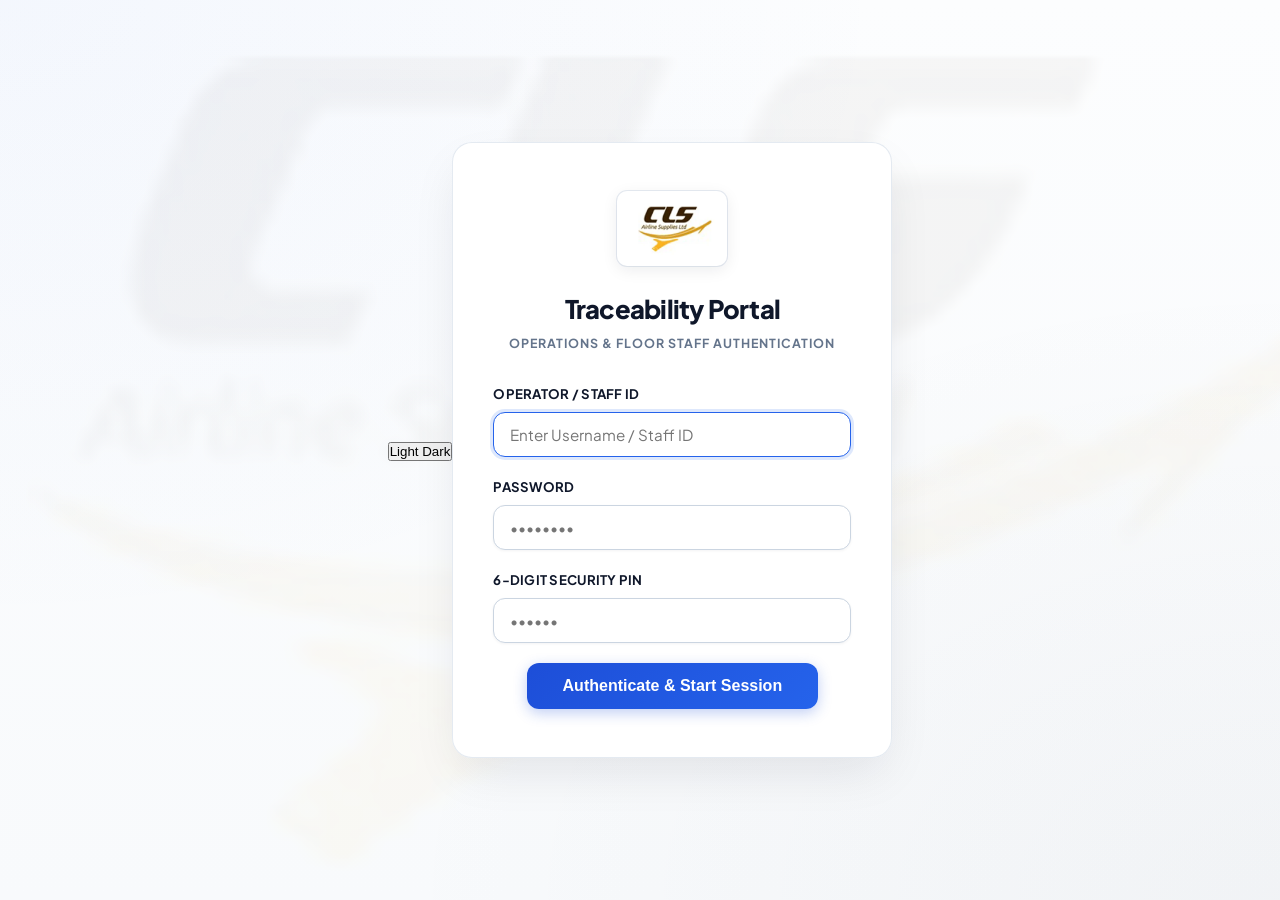
==== commit 432f9f16: "Add files via upload" ====
--- a/cooking.html
+++ b/cooking.html
@@ -6,36 +6,62 @@
   <title>Cooking Process Traceability — CLS Airline Supplies LTD</title>
   <link rel="stylesheet" href="css/style.css">
   <link rel="icon" href="assets/cls-logo.svg">
+  <script>
+    (function() {
+      var savedTheme = localStorage.getItem('cls_theme') || 'dark';
+      document.documentElement.setAttribute('data-theme', savedTheme);
+    })();
+  </script>
 </head>
 <body>
 
-  <!-- Header -->
+  <!-- Top Header Bar -->
   <header class="app-header">
     <div class="header-container">
       <a href="dashboard.html" class="brand-wrapper">
         <img src="assets/cls-logo.svg" alt="CLS Airline Supplies LTD" class="brand-logo-img">
         <div class="brand-info">
           <h1>CLS Airline Supplies</h1>
-          <span>Traceability Operations</span>
+          <span>Operations Traceability</span>
         </div>
       </a>
 
       <div class="user-nav-section">
+        <button id="theme-toggle-btn" class="theme-toggle-btn" type="button" aria-label="Toggle Theme">
+          <span class="theme-toggle-indicator"></span>
+          <span>Theme</span>
+        </button>
+
         <div class="user-status-pill">
           <div class="user-avatar" id="header-avatar">OP</div>
           <span class="user-fullname" id="header-username">Operator</span>
           <span class="area-badge" id="header-area">London</span>
         </div>
-        <button id="btn-logout" class="btn-nav-logout" title="End Session">
-          <svg width="14" height="14" fill="none" stroke="currentColor" viewBox="0 0 24 24"><path stroke-linecap="round" stroke-linejoin="round" stroke-width="2" d="M17 16l4-4m0 0l-4-4m4 4H7m6 4v1a3 3 0 01-3 3H6a3 3 0 01-3-3V7a3 3 0 013-3h4a3 3 0 013 3v1"/></svg>
+
+        <button id="btn-logout" class="btn-nav-logout" type="button" title="End Session">
           <span>Logout</span>
         </button>
       </div>
     </div>
   </header>
 
-  <!-- Main Content -->
-  <main class="main-content">
+  <!-- Two-Panel Navigator Architecture -->
+  <div class="app-two-panel-layout">
+
+    <!-- Panel 1: Sidebar Navigator (Uniform Parallel Sized Buttons) -->
+    <aside class="app-sidebar-panel">
+      <div class="sidebar-heading">Operations</div>
+      <a href="dashboard.html" class="website-nav-btn">Overview</a>
+      <a href="goods-in.html" class="website-nav-btn">Goods In</a>
+      <a href="storage.html" class="website-nav-btn">Storage</a>
+      <a href="cooking.html" class="website-nav-btn active">Cooking</a>
+      <a href="blasting.html" class="website-nav-btn">Blasting</a>
+      <a href="packing.html" class="website-nav-btn">Packing</a>
+      <a href="temperature.html" class="website-nav-btn">Daily Temp</a>
+    </aside>
+
+    <!-- Panel 2: Main Content Workspace -->
+    <main class="app-main-panel">
     <div class="page-title-bar">
       <div>
         <h2>Cooking Process Traceability</h2>
@@ -201,6 +227,7 @@
       </div>
     </div>
   </main>
+</div>
 
   <!-- Recipe Ingredient Formulation Breakdown Modal -->
   <div class="formulation-modal-overlay" id="formulation-modal" style="display: none;">
@@ -448,6 +475,7 @@
           ? (customCycleInput.value.trim() || 'Other')
           : cycleSelect.value;
 
+        recipesFormulations = {}; // Clear previous cycle formulations so only actual DB ingredients are mapped
         currentCycleLabel.textContent = `${cycle} — Recipe Master Spreadsheet`;
         recipesTbody.innerHTML = `
           <tr>
@@ -461,15 +489,21 @@
           const res = await CLS_API.execute('getRecipes', { cycle });
           if (res && res.success && res.data && res.data.length > 0) {
             currentCycleRecipes = res.data;
-            // Pre-fetch recipe ingredients formulation for each recipe in cycle
+            // Pre-fetch recipe ingredients formulation for each recipe in cycle from database
             for (const r of currentCycleRecipes) {
-              if (!recipesFormulations[r.recipeId]) {
+              if (Array.isArray(r.ingredients) && r.ingredients.length > 0) {
+                recipesFormulations[r.recipeId] = r.ingredients;
+              } else {
                 try {
                   const detailRes = await CLS_API.execute('getRecipeDetails', { cycle, recipeId: r.recipeId });
-                  if (detailRes && detailRes.success && detailRes.ingredients) {
+                  if (detailRes && detailRes.success && Array.isArray(detailRes.ingredients)) {
                     recipesFormulations[r.recipeId] = detailRes.ingredients;
+                  } else {
+                    recipesFormulations[r.recipeId] = [];
                   }
-                } catch (e) {}
+                } catch (e) {
+                  recipesFormulations[r.recipeId] = [];
+                }
               }
             }
             renderRecipesTable();
@@ -523,8 +557,8 @@
         }
 
         filtered.forEach((r, idx) => {
-          const ingList = recipesFormulations[r.recipeId] || [];
-          const ingCount = ingList.length || 6;
+          const ingList = recipesFormulations[r.recipeId] || r.ingredients || [];
+          const ingCount = ingList.length;
           const tr = document.createElement('tr');
           tr.id = `recipe-row-${r.recipeId}`;
           tr.setAttribute('data-recipe-id', r.recipeId);
--- a/css/style.css
+++ b/css/style.css
@@ -1290,3 +1290,733 @@
     max-width: 80px;
   }
 }
+
+/* ==========================================================================
+   EXCEL-STYLE COOKING PROCESS & BATCH PRODUCTION GRID STYLES
+   Ultra-Responsive: Clean Alignment for Mobile, Tablet, and Desktop
+   ========================================================================== */
+
+.cooking-control-bar {
+  background: #ffffff;
+  border-radius: var(--radius-lg);
+  border: 1px solid var(--border-light);
+  box-shadow: var(--shadow-md);
+  padding: 1.25rem 1.5rem;
+  margin-bottom: 1.25rem;
+  display: flex;
+  flex-direction: column;
+  gap: 1.15rem;
+  position: relative;
+  overflow: hidden;
+}
+
+.cooking-control-bar::before {
+  content: '';
+  position: absolute;
+  top: 0;
+  left: 0;
+  right: 0;
+  height: 4px;
+  background: linear-gradient(90deg, #2563eb 0%, #059669 50%, #3b82f6 100%);
+}
+
+/* Master Controls Grid */
+.cooking-main-controls-grid {
+  display: grid;
+  grid-template-columns: 160px 145px 165px 1fr 230px;
+  gap: 1rem;
+  align-items: flex-end;
+}
+
+.control-item {
+  display: flex;
+  flex-direction: column;
+  gap: 0.35rem;
+  min-width: 0;
+}
+
+.control-item label {
+  font-size: 0.82rem;
+  font-weight: 700;
+  color: var(--brown-800);
+  display: flex;
+  align-items: center;
+  gap: 0.4rem;
+  white-space: nowrap;
+  overflow: hidden;
+  text-overflow: ellipsis;
+}
+
+.control-item .form-control {
+  height: 44px;
+  background: #f8fafc;
+  border: 1.5px solid var(--border-medium);
+  font-size: 0.92rem;
+  font-weight: 600;
+  padding: 0.55rem 0.85rem;
+  border-radius: var(--radius-sm);
+  transition: var(--transition-normal);
+  width: 100%;
+  box-sizing: border-box;
+}
+
+.control-item .form-control:focus {
+  background: #ffffff;
+  border-color: var(--brown-600);
+  box-shadow: 0 0 0 3px rgba(37, 99, 235, 0.15);
+  outline: none;
+}
+
+.control-btn-group {
+  display: flex;
+  flex-direction: column;
+  justify-content: flex-end;
+}
+
+.btn-save-all-batch {
+  display: inline-flex;
+  align-items: center;
+  justify-content: center;
+  gap: 0.6rem;
+  background: linear-gradient(135deg, #059669 0%, #047857 100%);
+  color: #ffffff;
+  font-weight: 800;
+  font-size: 0.92rem;
+  letter-spacing: 0.02em;
+  padding: 0 1.25rem;
+  border-radius: var(--radius-sm);
+  border: none;
+  cursor: pointer;
+  box-shadow: 0 3px 12px rgba(5, 150, 105, 0.3);
+  transition: all 0.2s cubic-bezier(0.16, 1, 0.3, 1);
+  white-space: nowrap;
+  height: 44px;
+  width: 100%;
+  box-sizing: border-box;
+}
+
+.btn-save-all-batch:hover {
+  background: linear-gradient(135deg, #047857 0%, #065f46 100%);
+  transform: translateY(-1px);
+  box-shadow: 0 5px 16px rgba(5, 150, 105, 0.4);
+}
+
+.btn-save-all-batch:active {
+  transform: translateY(0);
+}
+
+.btn-save-all-batch:disabled {
+  opacity: 0.65;
+  cursor: not-allowed;
+  transform: none;
+}
+
+/* Search Bar & Secondary Tools */
+.cooking-search-tools-row {
+  display: flex;
+  gap: 1rem;
+  align-items: center;
+  justify-content: space-between;
+  flex-wrap: wrap;
+}
+
+.excel-search-box {
+  position: relative;
+  display: flex;
+  align-items: center;
+  flex: 1;
+  min-width: 280px;
+}
+
+.excel-search-box svg {
+  position: absolute;
+  left: 0.85rem;
+  color: var(--text-muted);
+  pointer-events: none;
+}
+
+.excel-search-box input {
+  padding-left: 2.5rem !important;
+  width: 100%;
+  height: 42px;
+  background: #f8fafc;
+  border: 1.5px solid var(--border-medium);
+  border-radius: var(--radius-sm);
+  font-size: 0.88rem;
+  font-weight: 500;
+  box-sizing: border-box;
+}
+
+.excel-search-box input:focus {
+  background: #ffffff;
+  border-color: var(--brown-600);
+  box-shadow: 0 0 0 3px rgba(37, 99, 235, 0.15);
+  outline: none;
+}
+
+.cooking-quick-actions-wrap {
+  display: flex;
+  gap: 0.5rem;
+  align-items: center;
+  flex-wrap: wrap;
+}
+
+.btn-tool-pill {
+  background: #ffffff;
+  border: 1.5px solid var(--border-medium);
+  padding: 0.55rem 0.85rem;
+  height: 42px;
+  border-radius: var(--radius-sm);
+  font-size: 0.82rem;
+  font-weight: 700;
+  color: var(--brown-700);
+  cursor: pointer;
+  display: inline-flex;
+  align-items: center;
+  justify-content: center;
+  gap: 0.45rem;
+  transition: var(--transition-fast);
+  white-space: nowrap;
+  box-sizing: border-box;
+}
+
+.btn-tool-pill:hover {
+  background: #f1f5f9;
+  border-color: var(--brown-400);
+  color: var(--brown-900);
+}
+
+/* Summary KPIs Strip */
+.excel-summary-strip {
+  display: grid;
+  grid-template-columns: repeat(4, 1fr);
+  gap: 0.85rem;
+  padding-top: 0.85rem;
+  border-top: 1px solid var(--border-light);
+}
+
+.excel-kpi-card {
+  background: #f8fafc;
+  border: 1px solid #e2e8f0;
+  border-radius: var(--radius-sm);
+  padding: 0.65rem 0.9rem;
+  display: flex;
+  align-items: center;
+  justify-content: space-between;
+  min-width: 0;
+}
+
+.excel-kpi-card .kpi-label {
+  font-size: 0.74rem;
+  font-weight: 700;
+  color: var(--text-muted);
+  text-transform: uppercase;
+  letter-spacing: 0.04em;
+  white-space: nowrap;
+}
+
+.excel-kpi-card .kpi-value {
+  font-size: 1.1rem;
+  font-weight: 800;
+  font-family: var(--font-mono);
+  color: var(--brown-900);
+  white-space: nowrap;
+}
+
+/* Excel Spreadsheet Table */
+.excel-sheet-card {
+  background: #ffffff;
+  border-radius: var(--radius-lg);
+  border: 1px solid var(--border-light);
+  box-shadow: var(--shadow-md);
+  overflow: hidden;
+  margin-bottom: 2rem;
+}
+
+.excel-sheet-header {
+  padding: 1rem 1.5rem;
+  background: #fafafa;
+  border-bottom: 1px solid var(--border-light);
+  display: flex;
+  align-items: center;
+  justify-content: space-between;
+  flex-wrap: wrap;
+  gap: 0.75rem;
+}
+
+.excel-sheet-title {
+  display: flex;
+  align-items: center;
+  gap: 0.65rem;
+  flex-wrap: wrap;
+}
+
+.excel-sheet-title h3 {
+  font-size: 1.05rem;
+  font-weight: 800;
+  color: var(--brown-900);
+  margin: 0;
+}
+
+.excel-badge-count {
+  background: #eff6ff;
+  color: #2563eb;
+  font-size: 0.78rem;
+  font-weight: 700;
+  padding: 0.2rem 0.65rem;
+  border-radius: var(--radius-full);
+  border: 1px solid #bfdbfe;
+  white-space: nowrap;
+}
+
+.excel-table-scroll-wrap {
+  width: 100%;
+  overflow-x: auto;
+  -webkit-overflow-scrolling: touch;
+  position: relative;
+}
+
+/* Table styling */
+.excel-table {
+  width: 100%;
+  border-collapse: collapse;
+  font-size: 0.88rem;
+  text-align: left;
+  min-width: 1080px; /* Ensures clean layout with no cramped controls */
+}
+
+.excel-table thead {
+  background: #0f172a;
+  color: #ffffff;
+  position: sticky;
+  top: 0;
+  z-index: 10;
+}
+
+.excel-table thead th {
+  padding: 0.85rem 0.85rem;
+  font-size: 0.76rem;
+  font-weight: 700;
+  text-transform: uppercase;
+  letter-spacing: 0.05em;
+  white-space: nowrap;
+  border-right: 1px solid rgba(255, 255, 255, 0.1);
+  vertical-align: middle;
+}
+
+.excel-table thead th:last-child {
+  border-right: none;
+}
+
+.excel-table tbody tr {
+  border-bottom: 1px solid #e2e8f0;
+  transition: background 0.15s ease;
+}
+
+.excel-table tbody tr:nth-child(even) {
+  background: #fcfcfd;
+}
+
+.excel-table tbody tr:hover {
+  background: #f1f5f9;
+}
+
+.excel-table tbody tr.row-active {
+  background: #eff6ff !important;
+}
+
+.excel-table tbody tr.row-saved {
+  background: #ecfdf5 !important;
+}
+
+.excel-table td {
+  padding: 0.7rem 0.8rem;
+  vertical-align: middle;
+  border-right: 1px solid #f1f5f9;
+}
+
+.excel-table td:last-child {
+  border-right: none;
+}
+
+/* Inline Table Control Items */
+.excel-qty-box {
+  display: flex;
+  align-items: center;
+  background: #ffffff;
+  border: 1.5px solid #cbd5e1;
+  border-radius: 6px;
+  overflow: hidden;
+  box-shadow: inset 0 1px 2px rgba(0,0,0,0.03);
+  transition: border-color 0.2s;
+  width: 140px;
+  height: 38px;
+}
+
+.excel-qty-box:focus-within {
+  border-color: #2563eb;
+  box-shadow: 0 0 0 2px rgba(37, 99, 235, 0.2);
+}
+
+.excel-qty-input {
+  width: 75px;
+  height: 100%;
+  border: none;
+  outline: none;
+  font-family: var(--font-mono);
+  font-size: 0.95rem;
+  font-weight: 800;
+  padding: 0 0.45rem;
+  text-align: right;
+  color: var(--brown-900);
+  background: transparent;
+  box-sizing: border-box;
+}
+
+.excel-qty-unit {
+  height: 100%;
+  border: none;
+  border-left: 1px solid #e2e8f0;
+  background: #f8fafc;
+  color: var(--brown-700);
+  font-size: 0.76rem;
+  font-weight: 700;
+  padding: 0 0.35rem;
+  outline: none;
+  cursor: pointer;
+}
+
+.excel-time-input {
+  border: 1.5px solid #cbd5e1;
+  background: #ffffff;
+  border-radius: 6px;
+  height: 38px;
+  padding: 0 0.45rem;
+  font-size: 0.85rem;
+  font-family: var(--font-mono);
+  font-weight: 600;
+  color: var(--brown-800);
+  width: 95px;
+  outline: none;
+  transition: border-color 0.2s;
+  box-sizing: border-box;
+}
+
+.excel-time-input:focus {
+  border-color: #2563eb;
+  box-shadow: 0 0 0 2px rgba(37, 99, 235, 0.2);
+}
+
+.excel-temp-box {
+  display: flex;
+  align-items: center;
+  gap: 0.4rem;
+  width: 125px;
+}
+
+.excel-temp-input {
+  border: 1.5px solid #cbd5e1;
+  background: #ffffff;
+  border-radius: 6px;
+  height: 38px;
+  padding: 0 0.45rem;
+  font-size: 0.88rem;
+  font-family: var(--font-mono);
+  font-weight: 700;
+  width: 65px;
+  text-align: right;
+  outline: none;
+  transition: border-color 0.2s;
+  box-sizing: border-box;
+}
+
+.excel-temp-input:focus {
+  border-color: #2563eb;
+}
+
+.temp-indicator-pill {
+  font-size: 0.72rem;
+  font-weight: 700;
+  padding: 0.25rem 0.45rem;
+  border-radius: 4px;
+  white-space: nowrap;
+}
+
+.temp-safe {
+  background: #ecfdf5;
+  color: #059669;
+  border: 1px solid #a7f3d0;
+}
+
+.temp-warning {
+  background: #fff1f2;
+  color: #e11d48;
+  border: 1px solid #fecdd3;
+}
+
+.btn-formulation-view {
+  background: #f8fafc;
+  border: 1.5px solid #cbd5e1;
+  color: var(--brown-700);
+  font-size: 0.78rem;
+  font-weight: 700;
+  height: 36px;
+  padding: 0 0.65rem;
+  border-radius: 6px;
+  cursor: pointer;
+  display: inline-flex;
+  align-items: center;
+  justify-content: center;
+  gap: 0.35rem;
+  transition: all 0.15s ease;
+  white-space: nowrap;
+}
+
+.btn-formulation-view:hover {
+  background: #2563eb;
+  border-color: #2563eb;
+  color: #ffffff;
+}
+
+.btn-row-save {
+  background: #059669;
+  border: none;
+  color: #ffffff;
+  height: 36px;
+  padding: 0 0.85rem;
+  border-radius: 6px;
+  font-size: 0.78rem;
+  font-weight: 800;
+  cursor: pointer;
+  transition: background 0.15s ease;
+  white-space: nowrap;
+}
+
+.btn-row-save:hover {
+  background: #047857;
+}
+
+/* Bottom Actions Bar */
+.excel-sheet-footer {
+  padding: 1rem 1.5rem;
+  background: #f8fafc;
+  border-top: 1px solid var(--border-light);
+  display: flex;
+  justify-content: space-between;
+  align-items: center;
+  flex-wrap: wrap;
+  gap: 1rem;
+}
+
+/* Formulation Breakdown Modal */
+.formulation-modal-overlay {
+  position: fixed;
+  top: 0;
+  left: 0;
+  right: 0;
+  bottom: 0;
+  background: rgba(15, 23, 42, 0.65);
+  backdrop-filter: blur(4px);
+  display: flex;
+  align-items: center;
+  justify-content: center;
+  z-index: 1000;
+  padding: 1rem;
+}
+
+.formulation-modal-content {
+  background: #ffffff;
+  border-radius: var(--radius-lg);
+  box-shadow: var(--shadow-lg);
+  width: 100%;
+  max-width: 900px;
+  max-height: 90vh;
+  display: flex;
+  flex-direction: column;
+  overflow: hidden;
+  animation: modalFadeIn 0.25s cubic-bezier(0.16, 1, 0.3, 1);
+}
+
+@keyframes modalFadeIn {
+  from {
+    opacity: 0;
+    transform: scale(0.96) translateY(10px);
+  }
+  to {
+    opacity: 1;
+    transform: scale(1) translateY(0);
+  }
+}
+
+.formulation-modal-header {
+  padding: 1.25rem 1.5rem;
+  background: #0f172a;
+  color: #ffffff;
+  display: flex;
+  align-items: center;
+  justify-content: space-between;
+}
+
+.formulation-modal-header h3 {
+  font-size: 1.15rem;
+  font-weight: 800;
+  margin: 0;
+}
+
+.formulation-modal-body {
+  padding: 1.5rem;
+  overflow-y: auto;
+  flex: 1;
+}
+
+.formulation-modal-footer {
+  padding: 1rem 1.5rem;
+  background: #f8fafc;
+  border-top: 1px solid #e2e8f0;
+  display: flex;
+  align-items: center;
+  justify-content: flex-end;
+  gap: 0.75rem;
+}
+
+/* ==========================================================================
+   BREAKPOINTS: TABLET & LAPTOP (768px to 1200px)
+   ========================================================================== */
+@media (max-width: 1200px) {
+  .cooking-main-controls-grid {
+    grid-template-columns: repeat(2, 1fr) 1.2fr;
+  }
+  
+  .cooking-main-controls-grid .control-btn-group {
+    grid-column: span 3;
+    margin-top: 0.25rem;
+  }
+}
+
+@media (max-width: 992px) {
+  .cooking-control-bar {
+    padding: 1rem;
+    gap: 1rem;
+  }
+
+  .cooking-main-controls-grid {
+    grid-template-columns: 1fr 1fr;
+    gap: 0.85rem;
+  }
+
+  .cooking-main-controls-grid .control-btn-group {
+    grid-column: span 2;
+  }
+
+  .excel-summary-strip {
+    grid-template-columns: repeat(2, 1fr);
+    gap: 0.75rem;
+  }
+
+  .cooking-search-tools-row {
+    flex-direction: column;
+    align-items: stretch;
+  }
+
+  .excel-search-box {
+    width: 100%;
+    min-width: 100%;
+  }
+
+  .cooking-quick-actions-wrap {
+    width: 100%;
+    justify-content: space-between;
+  }
+
+  .cooking-quick-actions-wrap .btn-tool-pill {
+    flex: 1;
+  }
+}
+
+/* ==========================================================================
+   BREAKPOINTS: MOBILE PHONES (< 768px)
+   ========================================================================== */
+@media (max-width: 768px) {
+  .cooking-control-bar {
+    padding: 0.85rem;
+    border-radius: var(--radius-md);
+  }
+
+  .cooking-main-controls-grid {
+    grid-template-columns: 1fr;
+    gap: 0.75rem;
+  }
+
+  .cooking-main-controls-grid .control-btn-group {
+    grid-column: span 1;
+  }
+
+  .control-item label {
+    font-size: 0.8rem;
+  }
+
+  .control-item .form-control {
+    height: 44px;
+    font-size: 0.9rem;
+  }
+
+  .btn-save-all-batch {
+    height: 48px;
+    font-size: 0.95rem;
+  }
+
+  .excel-summary-strip {
+    grid-template-columns: 1fr 1fr;
+    gap: 0.5rem;
+  }
+
+  .excel-kpi-card {
+    padding: 0.5rem 0.65rem;
+    flex-direction: column;
+    align-items: flex-start;
+    gap: 0.2rem;
+  }
+
+  .excel-kpi-card .kpi-value {
+    font-size: 1rem;
+  }
+
+  .excel-sheet-header {
+    padding: 0.85rem 1rem;
+  }
+
+  .excel-sheet-footer {
+    flex-direction: column-reverse;
+    align-items: stretch;
+    padding: 1rem;
+  }
+
+  .excel-sheet-footer button {
+    width: 100%;
+  }
+
+  .formulation-modal-content {
+    max-height: 95vh;
+    border-radius: var(--radius-md);
+  }
+
+  .formulation-modal-header {
+    padding: 1rem;
+  }
+
+  .formulation-modal-body {
+    padding: 1rem 0.75rem;
+  }
+
+  .formulation-modal-footer {
+    padding: 0.75rem 1rem;
+  }
+}
+
+@media (max-width: 480px) {
+  .excel-summary-strip {
+    grid-template-columns: 1fr;
+  }
+}
+
+
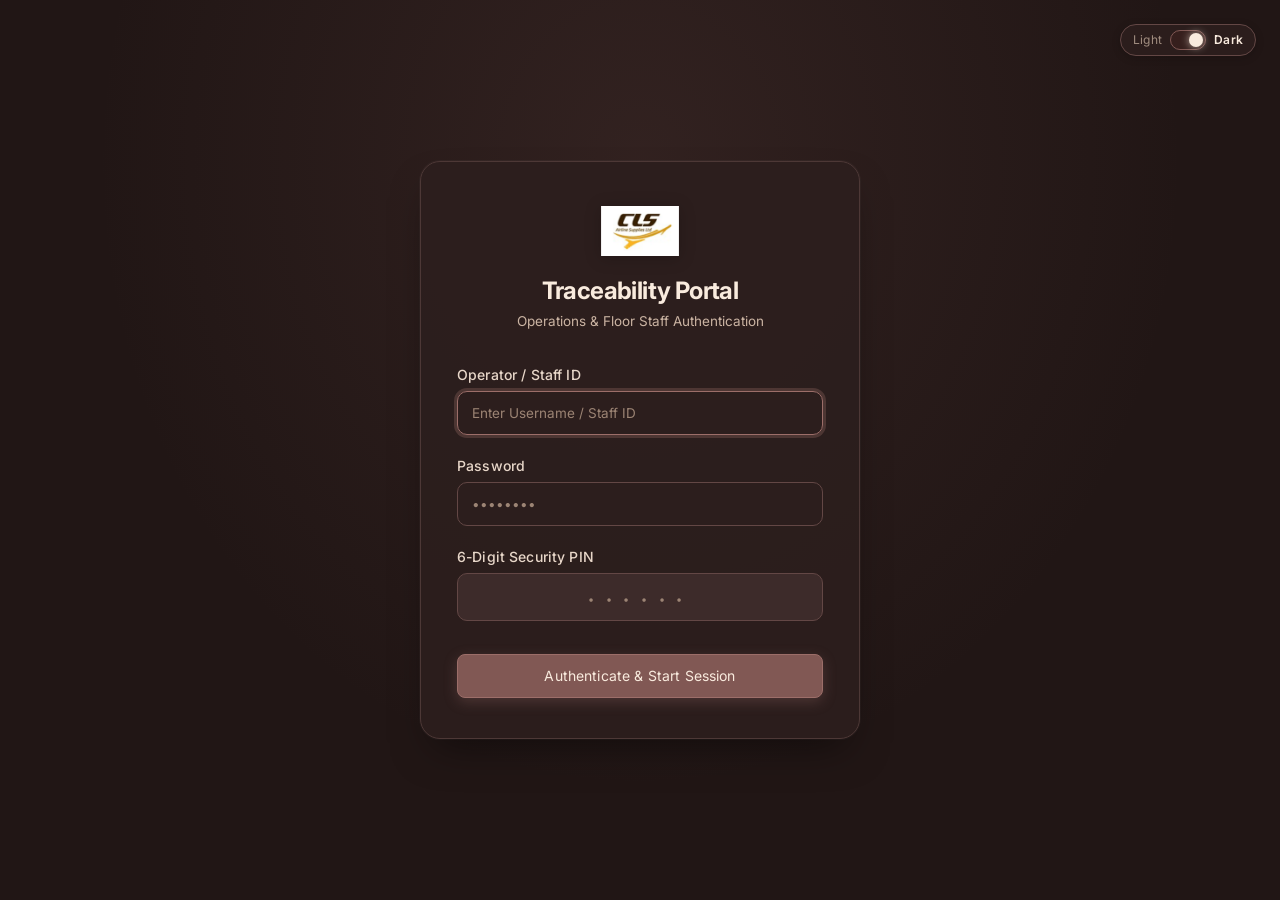
==== commit eb413204: "Add files via upload" ====
--- a/cooking.html
+++ b/cooking.html
@@ -27,9 +27,12 @@
       </a>
 
       <div class="user-nav-section">
-        <button id="theme-toggle-btn" class="theme-toggle-btn" type="button" aria-label="Toggle Theme">
-          <span class="theme-toggle-indicator"></span>
-          <span>Theme</span>
+        <button id="theme-slide-btn" class="theme-slide-btn" type="button" role="switch" aria-checked="true" aria-label="Toggle Theme">
+          <span class="theme-slide-text theme-text-light">Light</span>
+          <span class="theme-slide-track">
+            <span class="theme-slide-thumb"></span>
+          </span>
+          <span class="theme-slide-text theme-text-dark">Dark</span>
         </button>
 
         <div class="user-status-pill">
@@ -48,16 +51,84 @@
   <!-- Two-Panel Navigator Architecture -->
   <div class="app-two-panel-layout">
 
-    <!-- Panel 1: Sidebar Navigator (Uniform Parallel Sized Buttons) -->
+    <!-- Panel 1: Sidebar Navigator (Uniform Parallel Sized Buttons with Vector Icons) -->
     <aside class="app-sidebar-panel">
       <div class="sidebar-heading">Operations</div>
-      <a href="dashboard.html" class="website-nav-btn">Overview</a>
-      <a href="goods-in.html" class="website-nav-btn">Goods In</a>
-      <a href="storage.html" class="website-nav-btn">Storage</a>
-      <a href="cooking.html" class="website-nav-btn active">Cooking</a>
-      <a href="blasting.html" class="website-nav-btn">Blasting</a>
-      <a href="packing.html" class="website-nav-btn">Packing</a>
-      <a href="temperature.html" class="website-nav-btn">Daily Temp</a>
+      <a href="dashboard.html" class="website-nav-btn">
+        <svg class="nav-icon" viewBox="0 0 24 24" fill="none" stroke="currentColor" stroke-width="2" stroke-linecap="round" stroke-linejoin="round">
+          <rect x="3" y="3" width="7" height="9"></rect>
+          <rect x="14" y="3" width="7" height="5"></rect>
+          <rect x="14" y="12" width="7" height="9"></rect>
+          <rect x="3" y="16" width="7" height="5"></rect>
+        </svg>
+        <span>Overview</span>
+      </a>
+      <a href="goods-in.html" class="website-nav-btn">
+        <svg class="nav-icon" viewBox="0 0 24 24" fill="none" stroke="currentColor" stroke-width="2" stroke-linecap="round" stroke-linejoin="round">
+          <polyline points="7 10 12 15 17 10"></polyline>
+          <line x1="12" y1="15" x2="12" y2="3"></line>
+          <path d="M21 15v4a2 2 0 0 1-2 2H5a2 2 0 0 1-2-2v-4"></path>
+        </svg>
+        <span>Goods In</span>
+      </a>
+      <a href="storage.html" class="website-nav-btn">
+        <svg class="nav-icon" viewBox="0 0 24 24" fill="none" stroke="currentColor" stroke-width="2" stroke-linecap="round" stroke-linejoin="round">
+          <rect x="3" y="4" width="18" height="18" rx="2"></rect>
+          <line x1="3" y1="10" x2="21" y2="10"></line>
+          <line x1="3" y1="16" x2="21" y2="16"></line>
+          <line x1="10" y1="4" x2="10" y2="22"></line>
+        </svg>
+        <span>Storage</span>
+      </a>
+      <a href="cooking.html" class="website-nav-btn active">
+        <svg class="nav-icon" viewBox="0 0 24 24" fill="none" stroke="currentColor" stroke-width="2" stroke-linecap="round" stroke-linejoin="round">
+          <path d="M12 2v3"></path>
+          <path d="M8 3v2"></path>
+          <path d="M16 3v2"></path>
+          <path d="M3 11h18"></path>
+          <path d="M4 11v6a4 4 0 0 0 4 4h8a4 4 0 0 0 4-4v-6"></path>
+        </svg>
+        <span>Cooking</span>
+      </a>
+      <a href="blasting.html" class="website-nav-btn">
+        <svg class="nav-icon" viewBox="0 0 24 24" fill="none" stroke="currentColor" stroke-width="2" stroke-linecap="round" stroke-linejoin="round">
+          <line x1="12" y1="2" x2="12" y2="22"></line>
+          <line x1="2" y1="12" x2="22" y2="12"></line>
+          <line x1="4.93" y1="4.93" x2="19.07" y2="19.07"></line>
+          <line x1="19.07" y1="4.93" x2="4.93" y2="19.07"></line>
+          <polyline points="9 4 12 2 15 4"></polyline>
+          <polyline points="9 20 12 22 15 20"></polyline>
+          <polyline points="4 9 2 12 4 15"></polyline>
+          <polyline points="20 9 22 12 20 15"></polyline>
+        </svg>
+        <span>Blasting</span>
+      </a>
+      <a href="packing.html" class="website-nav-btn">
+        <svg class="nav-icon" viewBox="0 0 24 24" fill="none" stroke="currentColor" stroke-width="2" stroke-linecap="round" stroke-linejoin="round">
+          <rect x="2" y="7" width="20" height="14" rx="2" ry="2"></rect>
+          <path d="M16 21V5a2 2 0 0 0-2-2h-4a2 2 0 0 0-2 2v16"></path>
+        </svg>
+        <span>Packing</span>
+      </a>
+      <a href="temperature.html" class="website-nav-btn">
+        <svg class="nav-icon" viewBox="0 0 24 24" fill="none" stroke="currentColor" stroke-width="2" stroke-linecap="round" stroke-linejoin="round">
+          <path d="M14 14.76V3.5a2.5 2.5 0 0 0-5 0v11.26a4.5 4.5 0 1 0 5 0z"></path>
+        </svg>
+        <span>Daily Temp</span>
+      </a>
+      <a href="site-orders.html" class="website-nav-btn">
+        <svg class="nav-icon" viewBox="0 0 24 24" fill="none" stroke="currentColor" stroke-width="2" stroke-linecap="round" stroke-linejoin="round">
+          <path d="M6 2L3 6v14a2 2 0 0 0 2 2h14a2 2 0 0 0 2-2V6l-3-4z"></path>
+          <line x1="3" y1="6" x2="21" y2="6"></line>
+          <path d="M16 10a4 4 0 0 1-8 0"></path>
+        </svg>
+        <span>Site Order</span>
+      </a>
+
+      <div class="sidebar-footer">
+        <p>Powered by NEXTGEN Software Intelligence</p>
+        <p>Version v1.0.1 | CLS Traceability</p>
+      </div>
     </aside>
 
     <!-- Panel 2: Main Content Workspace -->
@@ -68,110 +139,92 @@
       </div>
       <div style="display: flex; gap: 0.75rem; align-items: center;">
         <a href="dashboard.html" class="btn-back-dashboard">
-          <svg width="16" height="16" fill="none" stroke="currentColor" viewBox="0 0 24 24"><path stroke-linecap="round" stroke-linejoin="round" stroke-width="2" d="M10 19l-7-7m0 0l7-7m-7 7h18"/></svg>
           Dashboard
         </a>
       </div>
     </div>
 
-    <!-- Top Master Control Bar -->
-    <div class="cooking-control-bar">
-      <div class="cooking-main-controls-grid">
-        <!-- 1. Cooking Date -->
-        <div class="control-item">
-          <label for="cook-date">
-            <svg width="14" height="14" fill="none" stroke="currentColor" viewBox="0 0 24 24"><path stroke-linecap="round" stroke-linejoin="round" stroke-width="2" d="M8 7V3m8 4V3m-9 8h10M5 21h14a2 2 0 002-2V7a2 2 0 00-2-2H5a2 2 0 00-2 2v12a2 2 0 002 2z"/></svg>
-            Cooking Date
-          </label>
-          <input type="date" id="cook-date" class="form-control" required>
-        </div>
-
-        <!-- 2. Cooking Batch ID (Auto) -->
-        <div class="control-item">
-          <label for="cook-batch-id">
-            <svg width="14" height="14" fill="none" stroke="currentColor" viewBox="0 0 24 24"><path stroke-linecap="round" stroke-linejoin="round" stroke-width="2" d="M7 7h.01M7 3h5c.512 0 1.024.195 1.414.586l7 7a2 2 0 010 2.828l-7 7a2 2 0 01-2.828 0l-7-7A1.994 1.994 0 013 12V7a4 4 0 014-4z"/></svg>
-            Batch ID (Auto)
-          </label>
-          <input type="text" id="cook-batch-id" class="form-control" readonly style="background: #f1f5f9; font-weight: 800; color: #059669; font-family: var(--font-mono); letter-spacing: 0.05em;" value="CK-090926">
-        </div>
-
-        <!-- 3. Menu Cycle Selection -->
-        <div class="control-item">
-          <label for="cook-cycle">
-            <svg width="14" height="14" fill="none" stroke="currentColor" viewBox="0 0 24 24"><path stroke-linecap="round" stroke-linejoin="round" stroke-width="2" d="M4 4v5h.582m15.356 2A8.001 8.001 0 004.582 9m0 0H9m11 11v-5h-.581m0 0a8.003 8.003 0 01-15.357-2m15.357 2H15"/></svg>
-            Menu Cycle
-          </label>
-          <select id="cook-cycle" class="form-control" required>
-            <option value="Cycle 1" selected>Cycle 1</option>
-            <option value="Cycle 2">Cycle 2</option>
-            <option value="Cycle 3">Cycle 3</option>
-            <option value="Other">Other (Custom Cycle)</option>
-          </select>
-        </div>
-
-        <!-- 4. Lead Chef Name (Manual Entry) -->
-        <div class="control-item">
-          <label for="chef-name">
-            <svg width="14" height="14" fill="none" stroke="currentColor" viewBox="0 0 24 24"><path stroke-linecap="round" stroke-linejoin="round" stroke-width="2" d="M16 7a4 4 0 11-8 0 4 4 0 018 0zM12 14a7 7 0 00-7 7h14a7 7 0 00-7-7z"/></svg>
-            Lead Chef Name
-          </label>
-          <input type="text" id="chef-name" class="form-control" placeholder="Enter Chef Name..." required autocomplete="off">
-        </div>
-
-        <!-- 5. Save All Production Quantities Button -->
-        <div class="control-item control-btn-group">
-          <label style="visibility: hidden;">Action</label>
-          <button type="button" id="btn-save-all-top" class="btn-save-all-batch" title="Save all recipes with entered quantities">
-            <svg width="18" height="18" fill="none" stroke="currentColor" viewBox="0 0 24 24"><path stroke-linecap="round" stroke-linejoin="round" stroke-width="2" d="M8 7H5a2 2 0 00-2 2v9a2 2 0 002 2h14a2 2 0 002-2V9a2 2 0 00-2-2h-3m-1 4l-3 3m0 0l-3-3m3 3V4"/></svg>
-            <span>SAVE ALL QUANTITIES</span>
-          </button>
+    <!-- 1. Operational Cooking Master Card Box -->
+    <div class="goods-master-card">
+      <div class="goods-master-header">
+        <div class="goods-master-title">
+          <div>
+            <h3>Cooking Schedule &amp; Production Batch Control</h3>
+          </div>
         </div>
       </div>
 
-      <!-- Custom Cycle Identifier (Shown only when 'Other' is selected) -->
-      <div id="group-custom-cycle" style="display: none; margin-top: -0.25rem;">
-        <div class="control-item">
-          <label for="custom-cycle">Custom Cycle Name / Flight Identifier</label>
-          <input type="text" id="custom-cycle" class="form-control" placeholder="e.g. VIP Charter Cycle / Special Royal Flight / Ramadan Special">
+      <div class="goods-master-body">
+        <div class="cooking-main-controls-grid">
+          <!-- 1. Cooking Date -->
+          <div class="control-item">
+            <label for="cook-date">Cooking Date</label>
+            <input type="date" id="cook-date" class="form-control" required>
+          </div>
+
+          <!-- 2. Cooking Batch ID (Auto) -->
+          <div class="control-item">
+            <label for="cook-batch-id">Batch ID (Auto)</label>
+            <input type="text" id="cook-batch-id" class="form-control" readonly style="background: var(--bg-body, #f8fafc); font-weight: 700; font-family: var(--font-mono);" value="CK-090926">
+          </div>
+
+          <!-- 3. Menu Cycle Selection -->
+          <div class="control-item">
+            <label for="cook-cycle">Menu Cycle</label>
+            <select id="cook-cycle" class="form-control" required>
+              <option value="Cycle 1" selected>Cycle 1</option>
+              <option value="Cycle 2">Cycle 2</option>
+              <option value="Cycle 3">Cycle 3</option>
+              <option value="Other">Other (Custom Cycle)</option>
+            </select>
+          </div>
+
+          <!-- 4. Lead Chef Name (Manual Entry) -->
+          <div class="control-item">
+            <label for="chef-name">Lead Chef Name</label>
+            <input type="text" id="chef-name" class="form-control" placeholder="Enter Chef Name..." required autocomplete="off">
+          </div>
         </div>
-      </div>
-
-      <!-- Search Filter & Quick Utilities -->
-      <div class="cooking-search-tools-row">
-        <div class="excel-search-box">
-          <svg width="18" height="18" fill="none" stroke="currentColor" viewBox="0 0 24 24"><path stroke-linecap="round" stroke-linejoin="round" stroke-width="2" d="M21 21l-6-6m2-5a7 7 0 11-14 0 7 7 0 0114 0z"/></svg>
-          <input type="text" id="recipe-search-filter" class="form-control" placeholder="Search recipe name, recipe code (e.g. JFCC), recipe ID, or meal service...">
+
+        <!-- Custom Cycle Identifier (Shown only when 'Other' is selected) -->
+        <div id="group-custom-cycle" style="display: none; margin-top: 1rem;">
+          <div class="control-item">
+            <label for="custom-cycle">Custom Cycle Name / Flight Identifier</label>
+            <input type="text" id="custom-cycle" class="form-control" placeholder="e.g. VIP Charter Cycle / Special Royal Flight / Ramadan Special">
+          </div>
         </div>
 
-        <div class="cooking-quick-actions-wrap">
-          <button type="button" id="btn-sync-times" class="btn-tool-pill" title="Apply the first row's cooking times &amp; temp to all active rows">
-            <svg width="14" height="14" fill="none" stroke="currentColor" viewBox="0 0 24 24"><path stroke-linecap="round" stroke-linejoin="round" stroke-width="2" d="M12 8v4l3 3m6-3a9 9 0 11-18 0 9 9 0 0118 0z"/></svg>
-            Sync Common Times
-          </button>
-          <button type="button" id="btn-clear-all" class="btn-tool-pill" style="color: var(--rose-600);">
-            <svg width="14" height="14" fill="none" stroke="currentColor" viewBox="0 0 24 24"><path stroke-linecap="round" stroke-linejoin="round" stroke-width="2" d="M19 7l-.867 12.142A2 2 0 0116.138 21H7.862a2 2 0 01-1.995-1.858L5 7m5 4v6m4-6v6m1-10V4a1 1 0 00-1-1h-4a1 1 0 00-1 1v3M4 7h16"/></svg>
-            Clear Sheet
-          </button>
+        <!-- Search Filter & Quick Utilities -->
+        <div class="cooking-search-tools-row" style="margin-top: 1.25rem;">
+          <div class="excel-search-box">
+            <input type="text" id="recipe-search-filter" class="form-control" placeholder="Search recipe name, recipe code (e.g. JFCC), recipe ID, or meal service...">
+          </div>
+
+          <div class="cooking-quick-actions-wrap">
+            <button type="button" id="btn-clear-all" class="btn-secondary" style="height: 42px; padding: 0 1rem; font-size: 13px; font-weight: 700; border-radius: 6px;">
+              Clear Sheet
+            </button>
+          </div>
         </div>
-      </div>
-
-      <!-- Live KPIs Strip -->
-      <div class="excel-summary-strip">
-        <div class="excel-kpi-card">
-          <span class="kpi-label">Cycle Recipes</span>
-          <span class="kpi-value" id="kpi-total-recipes">0</span>
-        </div>
-        <div class="excel-kpi-card">
-          <span class="kpi-label">Active / Cooked</span>
-          <span class="kpi-value" id="kpi-active-recipes" style="color: #2563eb;">0</span>
-        </div>
-        <div class="excel-kpi-card">
-          <span class="kpi-label">Total Volume</span>
-          <span class="kpi-value" id="kpi-total-volume" style="color: #059669;">0.00 KG</span>
-        </div>
-        <div class="excel-kpi-card">
-          <span class="kpi-label">HACCP &ge;75°C</span>
-          <span class="kpi-value" id="kpi-haccp-status" style="color: #059669;">0 Verified</span>
+
+        <!-- Live KPIs Strip Inside Card Box -->
+        <div class="excel-summary-strip" style="margin-top: 1.25rem;">
+          <div class="excel-kpi-card">
+            <span class="kpi-label">Cycle Recipes</span>
+            <span class="kpi-value" id="kpi-total-recipes">0</span>
+          </div>
+          <div class="excel-kpi-card">
+            <span class="kpi-label">Active / Cooked</span>
+            <span class="kpi-value" id="kpi-active-recipes">0</span>
+          </div>
+          <div class="excel-kpi-card">
+            <span class="kpi-label">Total Volume</span>
+            <span class="kpi-value" id="kpi-total-volume">0.00 KG</span>
+          </div>
+          <div class="excel-kpi-card">
+            <span class="kpi-label">HACCP &ge;75°C</span>
+            <span class="kpi-value" id="kpi-haccp-status">0 Verified</span>
+          </div>
         </div>
       </div>
     </div>
@@ -180,7 +233,6 @@
     <div class="excel-sheet-card">
       <div class="excel-sheet-header">
         <div class="excel-sheet-title">
-          <svg width="20" height="20" fill="none" stroke="#2563eb" viewBox="0 0 24 24"><path stroke-linecap="round" stroke-linejoin="round" stroke-width="2" d="M9 17v-2m3 2v-4m3 4v-6m2 10H7a2 2 0 01-2-2V5a2 2 0 012-2h5.586a1 1 0 01.707.293l5.414 5.414a1 1 0 01.293.707V19a2 2 0 01-2 2z"/></svg>
           <h3 id="current-cycle-label">Cycle 1 — Recipe Master Spreadsheet</h3>
           <span class="excel-badge-count" id="table-row-count">6 Recipes Loaded</span>
         </div>
@@ -190,16 +242,16 @@
         <table class="excel-table" id="recipes-excel-table">
           <thead>
             <tr>
-              <th style="width: 40px; text-align: center;">#</th>
-              <th style="width: 100px;">Recipe ID</th>
-              <th style="width: 90px;">Recipe Code</th>
-              <th style="min-width: 220px;">Recipe Name</th>
-              <th style="min-width: 190px;">Meal Service / Class</th>
+              <th style="width: 45px; text-align: center;">#</th>
+              <th style="width: 105px;">Recipe ID</th>
+              <th style="width: 100px;">Recipe Code</th>
+              <th style="min-width: 240px;">Recipe Name</th>
+              <th style="width: 130px;">Meal Service</th>
               <th style="width: 160px;">Total Production Qty</th>
               <th style="width: 110px;">Start Time</th>
               <th style="width: 110px;">End Time</th>
               <th style="width: 130px;">Core Temp (°C)</th>
-              <th style="width: 150px; text-align: center;">Formulation</th>
+              <th style="width: 140px; text-align: center;">Formulation</th>
               <th style="width: 90px; text-align: center;">Action</th>
             </tr>
           </thead>
@@ -216,14 +268,12 @@
 
       <!-- Bottom Sheet Action Bar -->
       <div class="excel-sheet-footer">
-        <div style="font-size: 0.85rem; color: var(--brown-700); font-weight: 600;">
+        <div style="font-size: 0.85rem; color: var(--text-muted); font-weight: 600;">
           <span id="bottom-summary-text">0 of 6 recipes planned for production.</span>
         </div>
         <button type="button" id="btn-save-all-bottom" class="btn-save-all-batch" style="padding: 0 2rem; width: auto; min-width: 260px;">
-          <svg width="20" height="20" fill="none" stroke="currentColor" viewBox="0 0 24 24"><path stroke-linecap="round" stroke-linejoin="round" stroke-width="2" d="M5 13l4 4L19 7"/></svg>
           <span>SAVE ALL PRODUCTION QUANTITIES</span>
         </button>
-      </div>
       </div>
     </div>
   </main>
@@ -232,51 +282,51 @@
   <!-- Recipe Ingredient Formulation Breakdown Modal -->
   <div class="formulation-modal-overlay" id="formulation-modal" style="display: none;">
     <div class="formulation-modal-content">
-      <div class="formulation-modal-header">
+      <div class="formulation-modal-header" style="background: #815854; color: #ffffff; border-bottom: 2px solid #674441;">
         <div>
-          <h3 id="modal-recipe-title">Recipe Formulation Breakdown</h3>
-          <div style="font-size: 0.82rem; color: #93c5fd; margin-top: 0.25rem;">
+          <h3 id="modal-recipe-title" style="color: #ffffff;">Recipe Formulation Breakdown</h3>
+          <div style="font-size: 0.82rem; color: #F9EBDE; margin-top: 0.25rem;">
             <span id="modal-recipe-id" style="font-family: var(--font-mono); font-weight: 700;">REC-001</span> | 
             <span id="modal-recipe-code" style="font-family: var(--font-mono); font-weight: 700;">JFCC</span> | 
             <span id="modal-meal-service">BC LDN</span>
           </div>
         </div>
-        <button type="button" class="admin-modal-close" id="btn-close-modal" style="background: transparent; border: none; color: #ffffff; font-size: 1.6rem; cursor: pointer; line-height: 1;">&times;</button>
+        <button type="button" class="admin-modal-close" id="btn-close-modal" style="background: transparent; border: none; color: #F9EBDE; font-size: 1.6rem; cursor: pointer; line-height: 1;">&times;</button>
       </div>
 
-      <div class="formulation-modal-body">
+      <div class="formulation-modal-body" style="background: var(--bg-surface);">
         <!-- Summary Box -->
-        <div style="background: #f8fafc; border: 1px solid #e2e8f0; border-radius: 8px; padding: 1rem; margin-bottom: 1.25rem; display: flex; justify-content: space-between; align-items: center; flex-wrap: wrap; gap: 1rem;">
+        <div style="background: var(--bg-subtle); border: 1px solid var(--border-light); border-radius: 8px; padding: 1rem; margin-bottom: 1.25rem; display: flex; justify-content: space-between; align-items: center; flex-wrap: wrap; gap: 1rem;">
           <div>
             <div style="font-size: 0.8rem; color: var(--text-muted); font-weight: 700; text-transform: uppercase;">Batch Production Target</div>
-            <div id="modal-target-qty" style="font-size: 1.35rem; font-weight: 800; color: #059669; font-family: var(--font-mono);">25.00 KG</div>
+            <div id="modal-target-qty" style="font-size: 1.35rem; font-weight: 800; font-family: var(--font-mono); color: var(--text-primary);">25.00 KG</div>
           </div>
           <div>
             <div style="font-size: 0.8rem; color: var(--text-muted); font-weight: 700; text-transform: uppercase;">Formula Formulation</div>
-            <div style="font-size: 0.95rem; font-weight: 700; color: var(--brown-900);">Standard Airline Specification</div>
+            <div style="font-size: 0.95rem; font-weight: 700; color: var(--text-primary);">Standard Airline Specification</div>
           </div>
           <div>
             <div style="font-size: 0.8rem; color: var(--text-muted); font-weight: 700; text-transform: uppercase;">Active Ingredients</div>
-            <div id="modal-ing-count" style="font-size: 1.1rem; font-weight: 800; color: #2563eb;">7 Items</div>
+            <div id="modal-ing-count" style="font-size: 1.1rem; font-weight: 800; color: var(--text-primary);">7 Items</div>
           </div>
         </div>
 
-        <h4 style="font-size: 0.95rem; font-weight: 800; color: var(--brown-900); margin-bottom: 0.75rem;">
+        <h4 style="font-size: 0.95rem; font-weight: 800; color: var(--text-primary); margin-bottom: 0.75rem;">
           Scaled Ingredient Formulation &amp; Batch Traceability Ledger
         </h4>
 
-        <div style="overflow-x: auto;">
+        <div style="overflow-x: auto; border: 1px solid var(--border-light); border-radius: 8px;">
           <table class="ingredient-table" id="modal-ingredient-table" style="width: 100%; border-collapse: collapse; font-size: 0.84rem;">
             <thead>
-              <tr style="background: #f1f5f9; text-align: left;">
-                <th style="padding: 0.6rem 0.75rem;">Ingredient</th>
-                <th style="padding: 0.6rem 0.75rem; text-align: right;">Per 1 KG Base</th>
-                <th style="padding: 0.6rem 0.75rem; text-align: right;">Product Qty</th>
-                <th style="padding: 0.6rem 0.75rem; text-align: right; color: #059669;">Scaled Required Qty</th>
-                <th style="padding: 0.6rem 0.75rem;">Product ID</th>
-                <th style="padding: 0.6rem 0.75rem;">Batch Code 1 (Auto)</th>
-                <th style="padding: 0.6rem 0.75rem;">Batch Code 2 (Manual)</th>
-                <th style="padding: 0.6rem 0.75rem;">Storage Area</th>
+              <tr style="background: #815854; color: #F9EBDE; text-align: left;">
+                <th style="padding: 0.6rem 0.75rem; color: #F9EBDE;">Ingredient</th>
+                <th style="padding: 0.6rem 0.75rem; text-align: right; color: #F9EBDE;">Per 1 KG Base</th>
+                <th style="padding: 0.6rem 0.75rem; text-align: right; color: #F9EBDE;">Product Qty</th>
+                <th style="padding: 0.6rem 0.75rem; text-align: right; color: #F9EBDE;">Scaled Required Qty</th>
+                <th style="padding: 0.6rem 0.75rem; color: #F9EBDE;">Product ID</th>
+                <th style="padding: 0.6rem 0.75rem; color: #F9EBDE;">Batch Code 1 (Auto)</th>
+                <th style="padding: 0.6rem 0.75rem; color: #F9EBDE;">Batch Code 2 (Manual)</th>
+                <th style="padding: 0.6rem 0.75rem; color: #F9EBDE;">Storage Area</th>
               </tr>
             </thead>
             <tbody id="modal-ingredient-tbody">
@@ -286,8 +336,8 @@
         </div>
       </div>
 
-      <div class="formulation-modal-footer">
-        <button type="button" class="btn-secondary" id="btn-modal-done" style="padding: 0.6rem 1.4rem; font-weight: 700;">Close &amp; Apply</button>
+      <div class="formulation-modal-footer" style="background: var(--bg-subtle); border-top: 1px solid var(--border-light);">
+        <button type="button" class="btn-primary" id="btn-modal-done" style="padding: 0.6rem 1.6rem; font-weight: 700; background: #815854; color: #F9EBDE;">Close &amp; Apply</button>
       </div>
     </div>
   </div>
@@ -323,7 +373,6 @@
       
       const btnSaveTop = document.getElementById('btn-save-all-top');
       const btnSaveBottom = document.getElementById('btn-save-all-bottom');
-      const btnSyncTimes = document.getElementById('btn-sync-times');
       const btnClearAll = document.getElementById('btn-clear-all');
 
       // KPIs
@@ -454,6 +503,22 @@
         return null;
       }
 
+      // Helper to format meal service to short code (e.g. BC HBK, YC LDN)
+      function formatShortMealService(ms) {
+        if (!ms) return 'BC LDN';
+        const upper = ms.toUpperCase();
+        if (upper.includes('BC HBK') || upper.includes('BUSINESS CLASS BREAKFAST')) return 'BC HBK';
+        if (upper.includes('BC LDN') || upper.includes('BUSINESS CLASS DINNER') || upper.includes('BUSINESS CLASS')) return 'BC LDN';
+        if (upper.includes('YC HBK') || upper.includes('ECONOMY BREAKFAST')) return 'YC HBK';
+        if (upper.includes('YC LDN') || upper.includes('ECONOMY DINNER') || upper.includes('ECONOMY CLASS')) return 'YC LDN';
+        if (upper.includes('CREW HBK')) return 'CREW HBK';
+        if (upper.includes('CREW LDN') || upper.includes('CREW')) return 'CREW LDN';
+        if (upper.includes('FIRST')) return 'First Class';
+        if (upper.includes('SPML')) return 'SPML';
+        const parts = ms.split(/[-—–]/);
+        return parts[0].trim();
+      }
+
       // Load Chefs & Stock Batches
       async function loadInitialData() {
         try {
@@ -489,8 +554,8 @@
           const res = await CLS_API.execute('getRecipes', { cycle });
           if (res && res.success && res.data && res.data.length > 0) {
             currentCycleRecipes = res.data;
-            // Pre-fetch recipe ingredients formulation for each recipe in cycle from database
-            for (const r of currentCycleRecipes) {
+            // Pre-fetch recipe ingredients formulation for each recipe in cycle in parallel
+            await Promise.all(currentCycleRecipes.map(async (r) => {
               if (Array.isArray(r.ingredients) && r.ingredients.length > 0) {
                 recipesFormulations[r.recipeId] = r.ingredients;
               } else {
@@ -505,7 +570,7 @@
                   recipesFormulations[r.recipeId] = [];
                 }
               }
-            }
+            }));
             renderRecipesTable();
           } else {
             currentCycleRecipes = [];
@@ -537,7 +602,7 @@
 
         const filtered = currentCycleRecipes.filter(r => {
           if (!filterText) return true;
-          const searchStr = `${r.recipeId} ${r.recipeCode || ''} ${r.recipeName} ${r.mealService}`.toLowerCase();
+          const searchStr = `${r.recipeId} ${r.recipeCode || ''} ${r.recipeName} ${r.mealService} ${formatShortMealService(r.mealService)}`.toLowerCase();
           return searchStr.includes(filterText);
         });
 
@@ -564,19 +629,11 @@
           tr.setAttribute('data-recipe-id', r.recipeId);
 
           tr.innerHTML = `
-            <td style="text-align: center; font-weight: 700; color: var(--text-muted);">${idx + 1}</td>
-            <td>
-              <span class="badge-code" style="background: #f1f5f9; color: var(--brown-800); font-weight: 700;">${r.recipeId}</span>
-            </td>
-            <td>
-              <span class="badge-code" style="background: #eff6ff; color: #2563eb; font-weight: 800; letter-spacing: 0.04em;">${r.recipeCode || 'REC'}</span>
-            </td>
-            <td>
-              <strong style="color: var(--brown-900); font-size: 0.92rem;">${r.recipeName}</strong>
-            </td>
-            <td>
-              <span class="badge-pill" style="background: #f8fafc; border: 1px solid #e2e8f0; color: var(--brown-700); font-size: 0.78rem;">${r.mealService}</span>
-            </td>
+            <td style="text-align: center; font-weight: 600;">${idx + 1}</td>
+            <td style="font-family: var(--font-mono); font-weight: 600;">${r.recipeId}</td>
+            <td style="font-family: var(--font-mono); font-weight: 600;">${r.recipeCode || 'REC'}</td>
+            <td><strong>${r.recipeName}</strong></td>
+            <td style="font-weight: 600;">${formatShortMealService(r.mealService)}</td>
             <td>
               <div class="excel-qty-box">
                 <input type="number" step="any" min="0" class="excel-qty-input row-qty-input" data-recipe-id="${r.recipeId}" placeholder="0">
@@ -597,13 +654,12 @@
             <td>
               <div class="excel-temp-box">
                 <input type="number" step="0.1" class="excel-temp-input row-temp-input" data-recipe-id="${r.recipeId}" placeholder="78.5" value="78.5">
-                <span class="temp-indicator-pill temp-safe row-temp-pill" data-recipe-id="${r.recipeId}">≥75°C</span>
+                <span class="row-temp-pill" data-recipe-id="${r.recipeId}" style="display:none;"></span>
               </div>
             </td>
             <td style="text-align: center;">
               <button type="button" class="btn-formulation-view" data-recipe-id="${r.recipeId}" title="View and customize scaled ingredients">
-                <svg width="13" height="13" fill="none" stroke="currentColor" viewBox="0 0 24 24"><path stroke-linecap="round" stroke-linejoin="round" stroke-width="2" d="M19 11H5m14 0a2 2 0 012 2v6a2 2 0 01-2 2H5a2 2 0 01-2-2v-6a2 2 0 012-2m14 0V9a2 2 0 00-2-2M5 11V9a2 2 0 012-2m0 0V5a2 2 0 012-2h6a2 2 0 012 2v2M7 7h10"/></svg>
-                <span>${ingCount} Ingr.</span>
+                ${ingCount} Ingr.
               </button>
             </td>
             <td style="text-align: center;">
@@ -719,7 +775,7 @@
         modalRecipeTitle.textContent = recipe.recipeName;
         modalRecipeId.textContent = recipe.recipeId;
         modalRecipeCode.textContent = recipe.recipeCode || recipe.recipeId;
-        modalMealService.textContent = recipe.mealService;
+        modalMealService.textContent = formatShortMealService(recipe.mealService);
         modalTargetQty.textContent = `${qtyVal > 0 ? qtyVal : '0.00'} ${unitVal}`;
 
         const ingredients = recipesFormulations[recipeId] || [];
@@ -746,17 +802,15 @@
             const tr = document.createElement('tr');
             tr.innerHTML = `
               <td style="padding: 0.6rem 0.75rem;"><strong>${ing.ingredient}</strong></td>
-              <td style="padding: 0.6rem 0.75rem; text-align: right; font-family: var(--font-mono); font-weight: 700;">${ing.perQuantity || (ing.baseQuantity + ' ' + (ing.baseUnit || ''))}</td>
+              <td style="padding: 0.6rem 0.75rem; text-align: right; font-family: var(--font-mono); font-weight: 600;">${ing.perQuantity || (ing.baseQuantity + ' ' + (ing.baseUnit || ''))}</td>
               <td style="padding: 0.6rem 0.75rem; text-align: right; font-family: var(--font-mono);">${prodQty}</td>
-              <td style="padding: 0.6rem 0.75rem; text-align: right; font-family: var(--font-mono); font-weight: 800; color: #059669;">${reqQty}</td>
-              <td style="padding: 0.6rem 0.75rem;">${prodId ? `<span class="badge-code">${prodId}</span>` : '<span style="color:#94a3b8;">—</span>'}</td>
-              <td style="padding: 0.6rem 0.75rem;">${batch1 ? `<span class="badge-code" style="color:#059669;">${batch1}</span>` : '<span style="color:#94a3b8;">—</span>'}</td>
+              <td style="padding: 0.6rem 0.75rem; text-align: right; font-family: var(--font-mono); font-weight: 700;">${reqQty}</td>
+              <td style="padding: 0.6rem 0.75rem; font-family: var(--font-mono);">${prodId || '—'}</td>
+              <td style="padding: 0.6rem 0.75rem; font-family: var(--font-mono); font-weight: 600;">${batch1 || '—'}</td>
               <td style="padding: 0.6rem 0.75rem;">
-                <input type="text" class="modal-batch2-input" data-idx="${idx}" placeholder="Manual batch..." value="${ing.batchCode2 || ''}" style="padding: 0.35rem 0.5rem; font-size: 0.8rem; border-radius: 6px; border: 1px solid #cbd5e1; width: 130px; font-family: var(--font-mono);">
+                <input type="text" class="modal-batch2-input" data-idx="${idx}" placeholder="Manual batch..." value="${ing.batchCode2 || ''}" style="padding: 0.35rem 0.5rem; font-size: 0.8rem; border-radius: 4px; border: 1px solid #cbd5e1; width: 130px; font-family: var(--font-mono);">
               </td>
-              <td style="padding: 0.6rem 0.75rem;">
-                <span class="badge-pill badge-active" style="font-size: 0.75rem;">${storage}</span>
-              </td>
+              <td style="padding: 0.6rem 0.75rem;">${storage}</td>
             `;
             modalTbody.appendChild(tr);
           });
@@ -804,24 +858,7 @@
         }
       });
 
-      // Sync Times Helper: takes values from the first active row and applies to all active rows
-      btnSyncTimes.addEventListener('click', () => {
-        const firstActiveQty = document.querySelector('.row-qty-input');
-        if (!firstActiveQty) return;
-        const firstRowId = firstActiveQty.getAttribute('data-recipe-id');
-        const sTime = document.querySelector(`.row-start-time[data-recipe-id="${firstRowId}"]`)?.value || '08:00';
-        const eTime = document.querySelector(`.row-end-time[data-recipe-id="${firstRowId}"]`)?.value || '09:15';
-        const cTemp = document.querySelector(`.row-temp-input[data-recipe-id="${firstRowId}"]`)?.value || '78.5';
-
-        document.querySelectorAll('.row-start-time').forEach(el => el.value = sTime);
-        document.querySelectorAll('.row-end-time').forEach(el => el.value = eTime);
-        document.querySelectorAll('.row-temp-input').forEach(el => {
-          el.value = cTemp;
-          el.dispatchEvent(new Event('input'));
-        });
-
-        CLS_Common.showToast(`Applied times (${sTime} – ${eTime}) and temp (${cTemp}°C) across all recipe rows.`, 'info');
-      });
+
 
       // Clear Sheet
       btnClearAll.addEventListener('click', () => {
@@ -982,7 +1019,7 @@
           return;
         }
 
-        btnSaveTop.disabled = true;
+        if (btnSaveTop) btnSaveTop.disabled = true;
         btnSaveBottom.disabled = true;
         CLS_Common.showLoader('Saving Batch Quantities', `Processing ${activeRows.length} recipe formulations and ingredient ledgers...`);
 
@@ -1074,12 +1111,12 @@
           CLS_Common.hideLoader();
           CLS_Common.showToast(err.message || 'Failed to save all batch quantities.', 'error');
         } finally {
-          btnSaveTop.disabled = false;
+          if (btnSaveTop) btnSaveTop.disabled = false;
           btnSaveBottom.disabled = false;
         }
       }
 
-      btnSaveTop.addEventListener('click', handleSaveAllQuantities);
+      if (btnSaveTop) btnSaveTop.addEventListener('click', handleSaveAllQuantities);
       btnSaveBottom.addEventListener('click', handleSaveAllQuantities);
 
       // Initial load of Cycle 1 recipes
--- a/css/style.css
+++ b/css/style.css
@@ -1,63 +1,147 @@
 /* ==========================================================================
-   CLS AIRLINE SUPPLIES LTD — TRACEABILITY WEB APP STYLES
-   Corporate Theme: Executive Aerospace Slate & Royal Airline Cobalt Blue
+   CLS AIRLINE SUPPLIES LTD — OPERATOR TRACEABILITY WEB APPLICATION
+   Theme: Slate Gray & Dark/Light Emerald Green (Two-Panel Navigator Architecture)
+   Typography: Inter (Strict Standardized Hierarchy)
    ========================================================================== */
 
-@import url('https://fonts.googleapis.com/css2?family=Plus+Jakarta+Sans:wght@300;400;500;600;700;800&family=JetBrains+Mono:wght@400;500;600;700&display=swap');
+@import url('https://fonts.googleapis.com/css2?family=Inter:wght@400;500;600;700;800&family=JetBrains+Mono:wght@400;500;600;700&display=swap');
 
 :root {
-  --font-main: 'Plus Jakarta Sans', -apple-system, BlinkMacSystemFont, sans-serif;
+  --font-main: 'Inter', -apple-system, BlinkMacSystemFont, sans-serif;
   --font-mono: 'JetBrains Mono', monospace;
 
-  /* Executive Canvas & Surface System */
-  --bg-main: #f8fafc;
-  --bg-card: rgba(255, 255, 255, 0.96);
+  /* Exclusive Two-Color Combination System: #F9EBDE (Warm Cream) & #815854 (Rich Mocha) */
+  --cls-cream-light: #fffdfb;
+  --cls-cream: #F9EBDE;
+  --cls-cream-subtle: #fbf3ec;
+  --cls-cream-border: #ebd8c7;
+  --cls-cream-dark: #dfc8b4;
+
+  --cls-mocha-light: #9c6e69;
+  --cls-mocha: #815854;
+  --cls-mocha-dark: #674441;
+  --cls-mocha-deep: #4d312e;
+  --cls-mocha-text: #2c1b19;
+
+  /* Light Theme Canvas */
+  --bg-main: #F9EBDE;
+  --bg-card: rgba(255, 255, 255, 0.94);
   --bg-surface: #ffffff;
-  --bg-subtle: #f1f5f9;
-
-  /* Professional Palette (Mapped for Full Backwards Compatibility) */
-  --brown-900: #0f172a; /* Slate 900 */
-  --brown-800: #1e293b; /* Slate 800 */
-  --brown-700: #334155; /* Slate 700 */
-  --brown-600: #2563eb; /* Royal Airline Blue */
-  --brown-500: #1d4ed8; /* Deep Cobalt */
-  --brown-400: #3b82f6; /* Electric Blue Accent */
-  --brown-300: #93c5fd; /* Soft Blue Border */
-  --brown-200: #bfdbfe; /* Ice Tint */
-  --brown-100: #eff6ff; /* Lightest Active Fill */
-  --brown-50:  #f8fafc; /* Crisp Base Surface */
-
-  --text-primary: #0f172a;
-  --text-secondary: #334155;
-  --text-muted: #64748b;
-  --text-light: #94a3b8;
-
-  --border-light: rgba(226, 232, 240, 0.9);
-  --border-medium: #cbd5e1;
-
-  --emerald-600: #059669;
-  --emerald-bg: #ecfdf5;
-  --emerald-border: #a7f3d0;
-
-  --rose-600: #e11d48;
-  --rose-bg: #fff1f2;
-  --rose-border: #fecdd3;
-
-  /* Shadows */
-  --shadow-sm: 0 1px 3px 0 rgba(15, 23, 42, 0.05);
-  --shadow-md: 0 4px 16px -2px rgba(15, 23, 42, 0.06), 0 2px 6px -1px rgba(15, 23, 42, 0.03);
-  --shadow-lg: 0 14px 32px -4px rgba(15, 23, 42, 0.08), 0 4px 10px -2px rgba(15, 23, 42, 0.04);
-  --shadow-glow: 0 0 24px rgba(37, 99, 235, 0.15);
-
-  --radius-sm: 8px;
-  --radius-md: 12px;
-  --radius-lg: 16px;
-  --radius-xl: 20px;
-  --radius-full: 9999px;
-
-  --transition-fast: 0.15s ease;
-  --transition-normal: 0.25s ease;
-}
+  --bg-subtle: #fbf3ec;
+  --border-light: #ebd8c7;
+  --border-medium: #dfc8b4;
+  --border-strong: #815854;
+
+  --text-primary: #2c1b19;
+  --text-secondary: #573936;
+  --text-muted: #815854;
+  --text-light: #9c6e69;
+
+  --primary-accent: #815854;
+  --primary-accent-hover: #674441;
+  --primary-accent-light: #9c6e69;
+  --primary-accent-glow: rgba(129, 88, 84, 0.25);
+
+  --header-bg: #815854;
+  --header-border: #ffffff;
+
+  /* Executive Baby Brown Sidebar for Light Theme */
+  --sidebar-bg: #815854;
+  --sidebar-border: #674441;
+  --sidebar-heading: #F9EBDE;
+  --sidebar-btn-color: #F9EBDE;
+  --sidebar-btn-hover: rgba(249, 235, 222, 0.18);
+  --sidebar-btn-hover-color: #ffffff;
+  --sidebar-btn-active-bg: #F9EBDE;
+  --sidebar-btn-active-color: #815854;
+
+  --emerald-600: #815854;
+  --emerald-bg: #fbf3ec;
+  --emerald-border: #ebd8c7;
+
+  --rose-600: #815854;
+  --rose-bg: #fbf3ec;
+  --rose-border: #dfc8b4;
+
+  /* Legacy mappings */
+  --brown-900: #2c1b19;
+  --brown-800: #4d312e;
+  --brown-700: #573936;
+  --brown-600: #815854;
+  --brown-500: #674441;
+  --brown-400: #9c6e69;
+  --brown-300: #dfc8b4;
+  --brown-200: #ebd8c7;
+  --brown-100: #fbf3ec;
+  --brown-50:  #F9EBDE;
+
+  --shadow-sm: 0 1px 3px 0 rgba(44, 27, 25, 0.05);
+  --shadow-md: 0 4px 16px -2px rgba(44, 27, 25, 0.08);
+  --shadow-lg: 0 14px 32px -4px rgba(44, 27, 25, 0.12);
+}
+
+/* ==========================================================================
+   HIGH-CONTRAST DARK THEME (RICH MOCHA NOIR & CREAM ACCENTS)
+   ========================================================================== */
+[data-theme="dark"] {
+  --bg-main: #211615;
+  --bg-card: rgba(44, 30, 29, 0.94);
+  --bg-surface: #362524;
+  --bg-subtle: #3d2b2a;
+  --border-light: #4d3836;
+  --border-medium: #634745;
+  --border-strong: #815854;
+
+  --text-primary: #F9EBDE;
+  --text-secondary: #e8d7c9;
+  --text-muted: #cbb4a3;
+  --text-light: #9c8474;
+
+  --primary-accent: #9c6e69;
+  --primary-accent-hover: #b5827c;
+  --primary-accent-light: #caa19c;
+  --primary-accent-glow: rgba(156, 110, 105, 0.3);
+
+  --header-bg: #1a1110;
+  --header-border: #362524;
+
+  /* Deep Baby Brown Sidebar for Dark Theme */
+  --sidebar-bg: #3d2725;
+  --sidebar-border: #523533;
+  --sidebar-heading: #dfc8b4;
+  --sidebar-btn-color: #F9EBDE;
+  --sidebar-btn-hover: rgba(249, 235, 222, 0.12);
+  --sidebar-btn-hover-color: #ffffff;
+  --sidebar-btn-active-bg: #F9EBDE;
+  --sidebar-btn-active-color: #3d2725;
+
+  --emerald-600: #caa19c;
+  --emerald-bg: rgba(129, 88, 84, 0.2);
+  --emerald-border: rgba(129, 88, 84, 0.4);
+
+  --rose-600: #caa19c;
+  --rose-bg: rgba(129, 88, 84, 0.2);
+  --rose-border: rgba(129, 88, 84, 0.4);
+
+  --brown-900: #F9EBDE;
+  --brown-800: #e8d7c9;
+  --brown-700: #cbb4a3;
+  --brown-600: #9c6e69;
+  --brown-500: #815854;
+  --brown-400: #b5827c;
+  --brown-300: #634745;
+  --brown-200: #4d3836;
+  --brown-100: #362524;
+  --brown-50:  #211615;
+
+  --shadow-sm: 0 1px 3px 0 rgba(0, 0, 0, 0.4);
+  --shadow-md: 0 4px 16px -2px rgba(0, 0, 0, 0.6);
+  --shadow-lg: 0 14px 32px -4px rgba(0, 0, 0, 0.8);
+}
+
+/* ==========================================================================
+   GLOBAL TYPOGRAPHY RULES (STRICT USER SPECIFICATION)
+   ========================================================================== */
 
 * {
   margin: 0;
@@ -67,11 +151,9 @@
 
 body {
   font-family: var(--font-main);
+  font-weight: 400;
+  font-size: 14px; /* Body text: Inter, 400, 14 px */
   background-color: var(--bg-main);
-  background-image: 
-    radial-gradient(at 0% 0%, rgba(37, 99, 235, 0.04) 0px, transparent 50%),
-    radial-gradient(at 100% 100%, rgba(15, 23, 42, 0.03) 0px, transparent 50%),
-    linear-gradient(180deg, #fcfdfe 0%, #f8fafc 100%);
   color: var(--text-primary);
   min-height: 100vh;
   display: flex;
@@ -79,50 +161,128 @@
   line-height: 1.5;
   -webkit-font-smoothing: antialiased;
   position: relative;
-}
-
-/* ==========================================================================
-   Full Screen Fixed Background Logo (Subtle Executive Watermark)
-   ========================================================================== */
+  transition: background-color 0.25s ease, color 0.25s ease;
+}
+
+/* Page headings: Inter, 600, 24–28 px */
+h1, h2, .page-title-bar h2 {
+  font-family: var(--font-main);
+  font-weight: 600;
+  font-size: 26px;
+  line-height: 1.25;
+  color: var(--text-primary);
+  letter-spacing: -0.02em;
+}
+
+h3, .form-card h3, .modal-box h3 {
+  font-family: var(--font-main);
+  font-weight: 600;
+  font-size: 18px;
+  color: var(--text-primary);
+}
+
+/* Body text: Inter, 400, 14 px */
+p, span, div, li {
+  font-family: var(--font-main);
+  font-weight: 400;
+  font-size: 14px;
+}
+
+/* Buttons: Inter, 700, 14.5 px */
+button,
+.btn-primary,
+.btn-nav-logout,
+.theme-toggle-btn,
+.btn-back-dashboard,
+.btn-save-all-main,
+.btn-save-top,
+.btn-tool-pill {
+  font-family: var(--font-main);
+  font-weight: 700;
+  font-size: 14.5px;
+}
+
+/* Form labels: Inter, 600, 13.5 px */
+label,
+.form-label {
+  font-family: var(--font-main);
+  font-weight: 600;
+  font-size: 13.5px;
+}
+
+/* Table headers: Inter, 600, 13 px */
+table th,
+.excel-table th,
+.temp-log-table th {
+  font-family: var(--font-main) !important;
+  font-weight: 600 !important;
+  font-size: 13px !important;
+  letter-spacing: 0.02em;
+}
+
+/* Table data: Inter, 400, 13–14 px */
+table td,
+.excel-table td,
+.temp-log-table td {
+  font-family: var(--font-main) !important;
+  font-weight: 400 !important;
+  font-size: 13.5px !important;
+}
+
+/* Important metrics: Inter, 600, 24–32 px */
+.metric-value,
+.stat-big-number {
+  font-family: var(--font-main) !important;
+  font-weight: 600 !important;
+  font-size: 28px !important;
+  line-height: 1.15;
+  color: var(--text-primary);
+  letter-spacing: -0.02em;
+}
+
+/* Full-Screen CLS Logo Watermark in Background with 40% Opacity */
 body::before {
   content: '';
   position: fixed;
-  top: 50%;
-  left: 50%;
-  transform: translate(-50%, -50%);
-  width: 140%;
-  height: 140%;
-  background-image: url('../assets/cls-logo.png');
+  top: 0;
+  left: 0;
+  width: 100vw;
+  height: 100vh;
+  background-image: url('../assets/cls-logo.svg');
   background-repeat: no-repeat;
   background-position: center center;
-  background-size: contain;
-  opacity: 0.035; /* Crisp readable watermark */
+  background-size: cover;
+  opacity: 0.40;
   pointer-events: none;
   z-index: 0;
 }
 
+[data-theme="dark"] body::before {
+  opacity: 0.40;
+}
+
 /* ==========================================================================
-   Header & Navigation
+   TOP HEADER ARCHITECTURE (White Top & Bottom Border Accents)
    ========================================================================== */
 
 .app-header {
-  background: rgba(255, 255, 255, 0.94);
-  backdrop-filter: blur(16px);
-  -webkit-backdrop-filter: blur(16px);
-  border-bottom: 1px solid var(--border-light);
+  background: var(--header-bg);
+  border-top: 3px solid #ffffff !important;
+  border-bottom: 2px solid #ffffff !important;
   position: sticky;
   top: 0;
   z-index: 100;
-  box-shadow: 0 1px 4px rgba(15, 23, 42, 0.04);
+  box-shadow: 0 2px 8px rgba(0, 0, 0, 0.12);
+  transition: all 0.25s ease;
 }
 
 .header-container {
-  max-width: 1240px;
-  margin: 0 auto;
-  padding: 0.75rem 1.5rem;
+  width: 100%;
+  padding: 0.75rem 1.75rem;
   display: flex;
   align-items: center;
   justify-content: space-between;
+  gap: 1.5rem;
   position: relative;
   z-index: 1;
 }
@@ -130,31 +290,30 @@
 .brand-wrapper {
   display: flex;
   align-items: center;
-  gap: 1rem;
+  gap: 0.85rem;
   text-decoration: none;
   color: inherit;
+  flex-shrink: 0;
 }
 
 .brand-logo-img {
-  height: 42px;
+  height: 38px;
   width: auto;
   display: block;
   border-radius: 8px;
-  box-shadow: 0 2px 8px rgba(15, 23, 42, 0.08);
 }
 
 .brand-info h1 {
-  font-size: 1.15rem;
-  font-weight: 800;
-  letter-spacing: -0.02em;
-  color: var(--brown-900);
+  font-size: 16px;
+  font-weight: 700;
+  color: #ffffff;
   line-height: 1.2;
 }
 
 .brand-info span {
-  font-size: 0.75rem;
-  color: var(--text-muted);
-  font-weight: 700;
+  font-size: 12px;
+  color: #F9EBDE;
+  font-weight: 600;
   letter-spacing: 0.06em;
   text-transform: uppercase;
 }
@@ -162,1861 +321,2057 @@
 .user-nav-section {
   display: flex;
   align-items: center;
-  gap: 1rem;
+  gap: 0.75rem;
 }
 
 .user-status-pill {
   display: flex;
   align-items: center;
-  gap: 0.625rem;
-  background: #ffffff;
-  border: 1px solid var(--border-light);
-  padding: 0.4rem 0.95rem;
-  border-radius: var(--radius-full);
-  font-size: 0.875rem;
-  box-shadow: var(--shadow-sm);
+  gap: 0.5rem;
+  padding: 0.35rem 0.75rem;
+  background: rgba(249, 235, 222, 0.15);
+  border: 1px solid rgba(249, 235, 222, 0.3);
+  border-radius: 999px;
+  font-size: 13px;
+  font-weight: 500;
+  color: #F9EBDE;
 }
 
 .user-avatar {
-  width: 28px;
-  height: 28px;
-  background: linear-gradient(135deg, #1d4ed8, #2563eb);
+  width: 22px;
+  height: 22px;
+  border-radius: 50%;
+  background: #F9EBDE;
+  color: #815854;
+  display: flex;
+  align-items: center;
+  justify-content: center;
+  font-size: 11px;
+  font-weight: 800;
+}
+
+[data-theme="dark"] .user-avatar {
+  background: #F9EBDE;
+  color: #815854;
+}
+
+.area-badge {
+  font-size: 11px !important;
+  padding: 0.15rem 0.45rem;
+  background: rgba(249, 235, 222, 0.2);
+  color: #F9EBDE;
+  border: 1px solid rgba(249, 235, 222, 0.35);
+  border-radius: 4px;
+  font-weight: 700 !important;
+}
+
+/* ==========================================================================
+   TWO-PANEL NAVIGATOR ARCHITECTURE (SIDEBAR + MAIN WORKSPACE)
+   ========================================================================== */
+
+.app-two-panel-layout {
+  display: flex;
+  flex: 1;
+  width: 100%;
+  min-height: calc(100vh - 65px);
+  position: relative;
+  z-index: 1;
+}
+
+/* PANEL 1: SIDEBAR NAVIGATOR (High-Contrast Executive Slate Panel) */
+.app-sidebar-panel {
+  width: 250px;
+  min-width: 250px;
+  background: var(--sidebar-bg);
+  border-right: 1px solid var(--sidebar-border);
+  padding: 1.25rem 0.75rem;
+  display: flex;
+  flex-direction: column;
+  gap: 0.35rem;
+  position: sticky;
+  top: 64px;
+  height: calc(100vh - 64px);
+  overflow-y: auto;
+  flex-shrink: 0;
+  box-sizing: border-box;
+  transition: background-color 0.25s ease, border-color 0.25s ease;
+}
+
+.sidebar-heading {
+  font-size: 11px !important;
+  font-weight: 700 !important;
+  color: var(--sidebar-heading);
+  text-transform: uppercase;
+  letter-spacing: 0.08em;
+  padding: 0.5rem 0.75rem 0.35rem;
+}
+
+/* PARALLEL UNIFORM-SIZED NAVIGATION BUTTONS (Strict Inter 500, 14px) */
+.website-nav-btn {
+  height: 42px;
+  width: 100%;
+  color: var(--sidebar-btn-color);
+  text-decoration: none;
+  font-family: var(--font-main);
+  font-size: 14px !important;
+  font-weight: 500 !important;
+  padding: 0 0.85rem;
+  border-radius: 8px;
+  transition: all 0.15s ease;
+  display: flex;
+  align-items: center;
+  gap: 10px;
+  justify-content: flex-start;
+  white-space: nowrap;
+  border: 1px solid transparent;
+  box-sizing: border-box;
+  background: transparent;
+}
+
+.website-nav-btn .nav-icon {
+  width: 18px;
+  height: 18px;
+  stroke: currentColor;
+  flex-shrink: 0;
+  transition: stroke 0.15s ease, transform 0.15s ease;
+}
+
+.website-nav-btn:hover {
+  color: var(--sidebar-btn-hover-color);
+  background: var(--sidebar-btn-hover);
+  border-color: rgba(255, 255, 255, 0.15);
+}
+
+.website-nav-btn:hover .nav-icon {
+  transform: scale(1.08);
+}
+
+.website-nav-btn.active {
+  color: var(--sidebar-btn-active-color) !important;
+  background: var(--sidebar-btn-active-bg) !important;
+  border-color: var(--sidebar-btn-active-bg) !important;
+  font-weight: 700 !important;
+  box-shadow: 0 3px 12px rgba(0, 0, 0, 0.15);
+}
+
+.website-nav-btn.active .nav-icon {
+  stroke: var(--sidebar-btn-active-color) !important;
+}
+
+/* Sidebar Footer (Powered by NEXTGEN...) */
+.sidebar-footer {
+  margin-top: auto;
+  padding: 1.25rem 0.5rem 0.5rem;
+  border-top: 1px solid rgba(249, 235, 222, 0.25);
+  display: flex;
+  flex-direction: column;
+  gap: 3px;
+  text-align: center;
+}
+
+.sidebar-footer p {
+  font-family: var(--font-main);
+  font-size: 10.5px;
+  line-height: 1.45;
+  color: #F9EBDE;
+  opacity: 0.9;
+  letter-spacing: 0.01em;
+  margin: 0;
+}
+
+.sidebar-footer strong {
+  font-weight: 700;
   color: #ffffff;
-  border-radius: 50%;
-  display: flex;
-  align-items: center;
-  justify-content: center;
-  font-size: 0.75rem;
-  font-weight: 800;
-  box-shadow: 0 2px 6px rgba(29, 78, 216, 0.25);
-}
-
-.area-badge {
-  background: #eff6ff;
-  color: #1e40af;
-  border: 1px solid #bfdbfe;
-  padding: 0.2rem 0.55rem;
-  border-radius: var(--radius-sm);
-  font-size: 0.75rem;
-  font-weight: 800;
-}
-
-.btn-nav-logout {
-  display: inline-flex;
-  align-items: center;
-  gap: 0.45rem;
-  background: #fff1f2;
-  border: 1px solid #fecdd3;
-  color: #e11d48;
-  padding: 0.45rem 1rem;
-  border-radius: 999px;
-  font-size: 0.8rem;
-  font-weight: 800;
-  cursor: pointer;
-  transition: all 0.2s ease;
-  text-decoration: none;
-  box-shadow: 0 1px 3px rgba(225, 29, 72, 0.08);
-}
-
-.btn-nav-logout:hover {
-  background: #e11d48;
-  color: #ffffff;
-  border-color: #e11d48;
-  transform: translateY(-1px);
-  box-shadow: 0 4px 12px rgba(225, 29, 72, 0.25);
-}
-
-.btn-nav-logout:active {
-  transform: translateY(0);
-}
-
-/* ==========================================================================
-   Main Content Container
-   ========================================================================== */
-
+}
+
+/* PANEL 2: MAIN WORKSPACE (Right Panel) */
+.app-main-panel,
 .main-content {
   flex: 1;
-  max-width: 1240px;
-  width: 100%;
-  margin: 0 auto;
-  padding: 2rem 1.5rem 3.5rem;
+  min-width: 0;
+  padding: 1.75rem 2rem 4rem;
   position: relative;
   z-index: 1;
-}
-
+  max-width: 1440px;
+  box-sizing: border-box;
+}
+
+/* Top Hero Bar */
 .page-title-bar {
-  margin-bottom: 2rem;
   display: flex;
   align-items: center;
   justify-content: space-between;
+  margin-bottom: 1.75rem;
   flex-wrap: wrap;
   gap: 1rem;
 }
 
-.page-title-bar h2 {
-  font-size: 1.75rem;
-  font-weight: 800;
-  letter-spacing: -0.03em;
-  color: var(--brown-900);
-}
-
 .page-title-bar p {
-  font-size: 0.925rem;
   color: var(--text-muted);
+  font-size: 14px;
   margin-top: 0.25rem;
 }
 
-.btn-back-dashboard {
+/* ==========================================================================
+   UNIFORM PARALLEL BUTTON SYSTEM (Inter 500, 14px, Height 40px)
+   ========================================================================== */
+
+.btn,
+.btn-primary,
+.btn-secondary,
+.btn-save-all-main,
+.btn-save-all-batch,
+.btn-save-top,
+.btn-tool-pill,
+.btn-back-dashboard,
+.btn-nav-logout,
+.theme-toggle-btn,
+.choice-btn,
+.btn-add-item,
+.btn-add-rejected-item,
+#btn-pack-submit,
+#btn-reset-form,
+#btn-save-all,
+#btn-save-top,
+#btn-clear-all {
+  height: 44px !important;
+  min-height: 44px !important;
+  display: inline-flex !important;
+  align-items: center !important;
+  justify-content: center !important;
+  gap: 8px !important;
+  padding: 0 18px !important;
+  border-radius: 8px !important;
+  font-family: var(--font-main) !important;
+  font-size: 14.5px !important;
+  font-weight: 700 !important;
+  cursor: pointer;
+  transition: all 0.2s cubic-bezier(0.4, 0, 0.2, 1);
+  white-space: nowrap !important;
+  box-sizing: border-box !important;
+  line-height: 1 !important;
+  vertical-align: middle !important;
+}
+
+.btn-primary,
+.btn-save-all-main,
+.btn-save-all-batch,
+.btn-save-top,
+#btn-pack-submit,
+#btn-save-all {
+  background: #815854;
+  color: #F9EBDE !important;
+  border: 1px solid #674441;
+  box-shadow: 0 2px 8px rgba(129, 88, 84, 0.25);
+}
+
+[data-theme="dark"] .btn-primary,
+[data-theme="dark"] .btn-save-all-main,
+[data-theme="dark"] .btn-save-all-batch,
+[data-theme="dark"] .btn-save-top,
+[data-theme="dark"] #btn-pack-submit,
+[data-theme="dark"] #btn-save-all {
+  background: #815854;
+  color: #F9EBDE !important;
+  border-color: #9c6e69;
+}
+
+.btn-primary:hover,
+.btn-save-all-main:hover,
+.btn-save-all-batch:hover,
+.btn-save-top:hover,
+#btn-pack-submit:hover,
+#btn-save-all:hover {
+  background: var(--primary-accent-hover);
+  border-color: var(--primary-accent-hover);
+  transform: translateY(-1px);
+  box-shadow: 0 4px 12px var(--primary-accent-glow);
+}
+
+.btn-secondary,
+#btn-reset-form,
+#btn-clear-all {
+  background: var(--bg-card);
+  color: var(--text-primary);
+  border: 1px solid var(--border-medium);
+}
+
+.btn-secondary:hover,
+#btn-reset-form:hover,
+#btn-clear-all:hover {
+  border-color: var(--primary-accent);
+  color: var(--primary-accent);
+  background: var(--bg-subtle);
+}
+
+.btn-tool-pill,
+.btn-back-dashboard,
+.btn-add-item,
+.btn-add-rejected-item {
+  background: var(--bg-card);
+  border: 1px solid var(--border-medium);
+  color: var(--text-secondary);
+  text-decoration: none;
+}
+
+.btn-tool-pill:hover,
+.btn-back-dashboard:hover,
+.btn-add-item:hover {
+  border-color: var(--primary-accent);
+  color: var(--primary-accent);
+}
+
+.btn-add-rejected-item:hover {
+  border-color: var(--rose-600);
+  color: var(--rose-600);
+}
+
+.btn-nav-logout {
+  background: #F9EBDE !important;
+  color: #815854 !important;
+  border: 1.5px solid #ffffff !important;
+  border-radius: 8px !important;
+  font-weight: 800 !important;
+  font-size: 13.5px !important;
+  padding: 0 16px !important;
+  height: 38px !important;
+  min-height: 38px !important;
+  box-shadow: 0 2px 6px rgba(0, 0, 0, 0.25) !important;
+  cursor: pointer !important;
+  transition: all 0.18s ease !important;
+  user-select: none !important;
+  display: inline-flex !important;
+  align-items: center !important;
+  justify-content: center !important;
+}
+
+.btn-nav-logout:hover {
+  background: #ffffff !important;
+  color: #4d312e !important;
+  border-color: #ffffff !important;
+  transform: translateY(-1px) !important;
+  box-shadow: 0 4px 12px rgba(0, 0, 0, 0.35) !important;
+}
+
+/* Header Theme Toggle Buttons & Indicators */
+.theme-toggle-btn {
+  background: rgba(249, 235, 222, 0.16);
+  border: 1.5px solid rgba(249, 235, 222, 0.4);
+  color: #F9EBDE;
+  border-radius: 9999px;
+  height: 38px;
+  padding: 0 14px;
+  user-select: none;
+}
+
+.theme-toggle-btn:hover {
+  border-color: #ffffff;
+  color: #ffffff;
+}
+
+.theme-toggle-indicator {
+  width: 8px;
+  height: 8px;
+  border-radius: 50%;
+  background: #F9EBDE;
+  box-shadow: 0 0 8px #F9EBDE;
+}
+
+/* ==========================================================================
+   CARDS, FORM GRIDS & ALIGNMENT (Strict Inside-Container Boundary Protection)
+   ========================================================================== */
+
+.form-card,
+.goods-master-card,
+.excel-sheet-card,
+.rejected-sheet-card,
+.report-panel {
+  background: var(--bg-card);
+  border: 1.5px solid var(--border-medium);
+  border-radius: 12px;
+  padding: 24px;
+  box-shadow: var(--shadow-sm);
+  margin-bottom: 24px;
+  box-sizing: border-box;
+  width: 100%;
+  max-width: 100%;
+}
+
+/* Distinct Gap Between Buttons Above the Table and the Table Itself */
+.excel-sheet-header,
+.rejected-sheet-header {
+  display: flex !important;
+  align-items: center !important;
+  justify-content: space-between !important;
+  flex-wrap: wrap !important;
+  gap: 1rem !important;
+  margin-bottom: 1.5rem !important; /* Generous gap above table */
+}
+
+.excel-table-scroll-wrap {
+  margin-top: 0 !important;
+  width: 100%;
+  box-sizing: border-box;
+}
+
+.goods-master-grid {
+  display: grid;
+  grid-template-columns: repeat(4, minmax(0, 1fr));
+  gap: 16px;
+  align-items: flex-start;
+  width: 100%;
+  max-width: 100%;
+  box-sizing: border-box;
+}
+
+.storage-master-grid {
+  display: grid;
+  grid-template-columns: repeat(4, minmax(0, 1fr));
+  gap: 16px;
+  align-items: flex-start;
+  width: 100%;
+  max-width: 100%;
+  box-sizing: border-box;
+}
+
+.form-grid-3,
+.form-grid,
+.blasting-main-controls-grid,
+.temp-form-grid {
+  display: grid;
+  grid-template-columns: repeat(3, minmax(0, 1fr));
+  gap: 16px;
+  align-items: flex-start;
+  width: 100%;
+  max-width: 100%;
+  box-sizing: border-box;
+}
+
+.form-grid-2 {
+  display: grid;
+  grid-template-columns: repeat(2, minmax(0, 1fr));
+  gap: 16px;
+  align-items: flex-start;
+  width: 100%;
+  max-width: 100%;
+  box-sizing: border-box;
+}
+
+.form-grid-4 {
+  display: grid;
+  grid-template-columns: repeat(4, minmax(0, 1fr));
+  gap: 16px;
+  align-items: flex-start;
+  width: 100%;
+  max-width: 100%;
+  box-sizing: border-box;
+}
+
+.col-span-1 { grid-column: span 1; }
+.col-span-2 { grid-column: span 2; }
+.col-span-3 { grid-column: span 3; }
+.col-span-4 { grid-column: 1 / -1 !important; width: 100% !important; }
+.col-span-full { grid-column: 1 / -1 !important; width: 100% !important; }
+
+.form-group,
+.control-item {
+  display: flex;
+  flex-direction: column;
+  gap: 4px;
+  justify-content: flex-end;
+}
+
+.form-actions {
+  display: flex;
+  align-items: center;
+  justify-content: flex-end;
+  gap: 12px;
+  margin-top: 16px;
+}
+
+.form-label,
+.field-label-wrap label,
+.control-item label {
+  font-family: var(--font-main) !important;
+  font-size: 14px !important;
+  font-weight: 500 !important;
+  color: var(--text-secondary);
+  margin-bottom: 2px;
+}
+
+.form-control,
+.cell-input,
+.cell-select,
+.table-input-control {
+  height: 44px !important;
+  min-height: 44px !important;
+  background: var(--bg-card);
+  border: 1.5px solid var(--border-medium);
+  border-radius: 8px;
+  padding: 0 14px;
+  font-family: var(--font-main);
+  font-size: 15px !important;
+  color: var(--text-primary);
+  transition: all 0.15s ease;
+  box-sizing: border-box;
+}
+
+textarea.form-control {
+  height: auto !important;
+  min-height: 84px !important;
+  padding: 10px 14px !important;
+}
+
+.form-control:focus,
+.cell-input:focus,
+.cell-select:focus,
+.table-input-control:focus {
+  outline: none;
+  border-color: var(--primary-accent);
+  box-shadow: 0 0 0 3px var(--primary-accent-glow);
+}
+
+/* ==========================================================================
+   GLOBAL REMOVAL OF NUMBER INPUT UP/DOWN ARROWS (SPINNERS)
+   ========================================================================== */
+input[type="number"]::-webkit-inner-spin-button,
+input[type="number"]::-webkit-outer-spin-button {
+  -webkit-appearance: none !important;
+  margin: 0 !important;
+}
+input[type="number"] {
+  -moz-appearance: textfield !important;
+  appearance: textfield !important;
+}
+
+/* ==========================================================================
+   SMOOTH POPUP / MODAL ENTRANCE ANIMATIONS
+   ========================================================================== */
+@keyframes clsPopupFadeIn {
+  0% {
+    opacity: 0;
+    transform: scale(0.92) translateY(12px);
+  }
+  100% {
+    opacity: 1;
+    transform: scale(1) translateY(0);
+  }
+}
+
+@keyframes clsOverlayFadeIn {
+  0% { opacity: 0; }
+  100% { opacity: 1; }
+}
+
+.modal-box,
+.formulation-modal-content,
+.admin-modal-box {
+  animation: clsPopupFadeIn 0.22s cubic-bezier(0.16, 1, 0.3, 1) forwards !important;
+  box-shadow: 0 25px 50px -12px rgba(0, 0, 0, 0.35) !important;
+}
+
+.formulation-modal-overlay,
+.success-summary-modal {
+  animation: clsOverlayFadeIn 0.2s ease-out forwards;
+}
+
+/* Explicit Table Scroll Containers with Styled Visible Touch Scrollbars */
+.excel-table-scroll-wrap,
+.table-responsive,
+.log-table-container,
+.temp-table-scroll-wrap {
+  width: 100%;
+  overflow-x: auto !important;
+  overflow-y: visible !important;
+  -webkit-overflow-scrolling: touch !important;
+  margin-bottom: 1.25rem;
+  border-radius: 8px;
+  border: 1px solid var(--border-light);
+  background: var(--bg-card);
+}
+
+.excel-table-scroll-wrap::-webkit-scrollbar,
+.table-responsive::-webkit-scrollbar,
+.log-table-container::-webkit-scrollbar,
+.temp-table-scroll-wrap::-webkit-scrollbar {
+  height: 9px;
+  width: 9px;
+}
+
+.excel-table-scroll-wrap::-webkit-scrollbar-track,
+.table-responsive::-webkit-scrollbar-track,
+.log-table-container::-webkit-scrollbar-track,
+.temp-table-scroll-wrap::-webkit-scrollbar-track {
+  background: rgba(0, 0, 0, 0.04);
+  border-radius: 4px;
+}
+
+.excel-table-scroll-wrap::-webkit-scrollbar-thumb,
+.table-responsive::-webkit-scrollbar-thumb,
+.log-table-container::-webkit-scrollbar-thumb,
+.temp-table-scroll-wrap::-webkit-scrollbar-thumb {
+  background: #94a3b8;
+  border-radius: 4px;
+}
+
+.excel-table-scroll-wrap::-webkit-scrollbar-thumb:hover,
+.table-responsive::-webkit-scrollbar-thumb:hover,
+.log-table-container::-webkit-scrollbar-thumb:hover,
+.temp-table-scroll-wrap::-webkit-scrollbar-thumb:hover {
+  background: #64748b;
+}
+
+/* Authentic Excel Spreadsheet Table System (Plain & Professional) */
+.excel-table {
+  width: 100%;
+  min-width: 920px;
+  border-collapse: collapse;
+  background: var(--bg-card, #ffffff);
+  border: 1px solid var(--border-medium, #dfc8b4);
+  font-family: var(--font-main, -apple-system, BlinkMacSystemFont, "Segoe UI", Roboto, sans-serif);
+  color: var(--text-primary, #2c1b19);
+}
+
+#recipes-excel-table {
+  min-width: 1100px;
+}
+
+#blasting-table {
+  min-width: 980px;
+}
+
+#accepted-products-table,
+#rejected-products-table {
+  min-width: 880px;
+}
+
+#storage-table {
+  min-width: 920px;
+}
+
+.temp-log-table {
+  width: 100%;
+  min-width: 780px;
+  border-collapse: collapse;
+  border: 1px solid var(--border-medium, #dfc8b4);
+}
+
+/* Sticky Excel Table Headers with Crisp Grid Borders */
+.excel-table thead th,
+.temp-log-table thead th,
+.admin-table thead th {
+  position: sticky;
+  top: 0;
+  z-index: 2;
+  background: #f2e2d4 !important;
+  color: #472d2a !important;
+  font-weight: 700 !important;
+  font-size: 12.5px !important;
+  letter-spacing: 0.02em;
+  padding: 8px 10px !important;
+  border: 1px solid #d4c0ae !important;
+  height: 38px;
+  box-sizing: border-box;
+  vertical-align: middle;
+  white-space: nowrap;
+}
+
+[data-theme="dark"] .excel-table thead th,
+[data-theme="dark"] .temp-log-table thead th,
+[data-theme="dark"] .admin-table thead th {
+  background: #362524 !important;
+  color: #F9EBDE !important;
+  border-color: #4d3836 !important;
+}
+
+/* Excel Data Cells - Crisp Grid Lines, Plain Professional Text */
+.admin-table td,
+.excel-table td,
+.cf02-main-table td,
+.temp-log-table td {
+  padding: 6px 8px !important;
+  font-size: 13.5px !important;
+  font-weight: 500 !important;
+  color: var(--text-primary, #2c1b19) !important;
+  border: 1px solid #e8dbcf !important;
+  height: 40px;
+  box-sizing: border-box;
+  vertical-align: middle;
+  background: transparent;
+}
+
+[data-theme="dark"] .admin-table td,
+[data-theme="dark"] .excel-table td,
+[data-theme="dark"] .cf02-main-table td,
+[data-theme="dark"] .temp-log-table td {
+  border-color: #4d3836 !important;
+  color: #F9EBDE !important;
+}
+
+.excel-table tbody tr:hover,
+.temp-log-table tbody tr:hover {
+  background: #fbf3ec !important;
+}
+
+[data-theme="dark"] .excel-table tbody tr:hover,
+[data-theme="dark"] .temp-log-table tbody tr:hover {
+  background: rgba(249, 235, 222, 0.05) !important;
+}
+
+/* Excel Cell Inputs - Pure Plain Text, Zero Boxes, Zero Shadows, Zero Floating Cards */
+.excel-table .cell-input,
+.excel-table .cell-select,
+.excel-table .table-input-control,
+.excel-table input[type="text"],
+.excel-table input[type="number"],
+.excel-table input[type="time"],
+.excel-table select {
+  width: 100%;
+  height: 100%;
+  min-height: 34px;
+  padding: 0 6px !important;
+  font-size: 13.5px !important;
+  font-weight: 500 !important;
+  color: var(--text-primary) !important;
+  background: transparent !important;
+  border: none !important;
+  border-radius: 0 !important;
+  box-shadow: none !important;
+  outline: none;
+  font-family: inherit;
+  box-sizing: border-box;
+  -webkit-appearance: none !important;
+  -moz-appearance: none !important;
+  appearance: none !important;
+  background-image: none !important;
+}
+
+[data-theme="dark"] .excel-table .cell-input,
+[data-theme="dark"] .excel-table .cell-select,
+[data-theme="dark"] .excel-table .table-input-control,
+[data-theme="dark"] .excel-table input[type="text"],
+[data-theme="dark"] .excel-table input[type="number"],
+[data-theme="dark"] .excel-table input[type="time"],
+[data-theme="dark"] .excel-table select {
+  background: transparent !important;
+  color: #f8fafc !important;
+  border: none !important;
+}
+
+.excel-table .cell-input:focus,
+.excel-table .cell-select:focus,
+.excel-table .table-input-control:focus,
+.excel-table input:focus,
+.excel-table select:focus {
+  border: none !important;
+  outline: 2px solid #815854 !important;
+  outline-offset: -2px !important;
+  background: var(--bg-card, #ffffff) !important;
+}
+
+/* Remove dropdown arrow marks from ALL select elements in tables */
+.excel-table select,
+.cell-select,
+select.table-input-control,
+select.row-category,
+select.row-unit,
+select.row-area,
+select.row-meal,
+select.row-product-select,
+select.row-unit-select,
+select.excel-qty-unit {
+  -webkit-appearance: none !important;
+  -moz-appearance: none !important;
+  appearance: none !important;
+  background-image: none !important;
+  background: transparent !important;
+  border: none !important;
+  cursor: pointer;
+}
+
+/* Remove calendar, clock and spin arrows from time inputs */
+input[type="time"]::-webkit-calendar-picker-indicator,
+input[type="time"]::-webkit-inner-spin-button,
+input[type="time"]::-webkit-clear-button {
+  display: none !important;
+  -webkit-appearance: none !important;
+}
+
+/* Plain Readonly Cell - Seamless Plain Text */
+.excel-table .cell-readonly,
+.excel-table input[readonly] {
+  background: transparent !important;
+  border: none !important;
+  color: var(--text-primary) !important;
+  font-weight: 600 !important;
+  padding: 0 4px !important;
+  box-shadow: none !important;
+}
+
+/* Strip All Boxes Around Text - Plain Text Only */
+.badge-code,
+.badge-pill,
+.area-badge-chip,
+.temp-indicator-pill,
+.auto-reflect-chip,
+.excel-badge-count,
+.field-badge-opt {
+  background: transparent !important;
+  border: none !important;
+  padding: 0 !important;
+  border-radius: 0 !important;
+  color: var(--text-primary) !important;
+  font-weight: 600 !important;
+  font-size: inherit !important;
+  display: inline !important;
+  box-shadow: none !important;
+}
+
+/* Neutral Professional Actions in Tables - Plain Text Style with No Boxes */
+.excel-table button {
+  height: 28px;
+  padding: 0 4px;
+  font-size: 12.5px;
+  font-weight: 600;
+  border: none !important;
+  background: transparent !important;
+  box-shadow: none !important;
+  border-radius: 0 !important;
+  cursor: pointer;
+  white-space: nowrap;
   display: inline-flex;
   align-items: center;
-  gap: 0.5rem;
-  background: #ffffff;
+  justify-content: center;
+  transition: all 0.15s ease;
+  color: var(--text-primary) !important;
+  text-decoration: underline;
+}
+
+.btn-del-row,
+.btn-delete-row-btn {
+  background: transparent !important;
+  color: #64748b !important;
+  border: none !important;
+  text-decoration: underline;
+}
+
+.btn-del-row:hover,
+.btn-delete-row-btn:hover {
+  background: transparent !important;
+  color: #815854 !important;
+}
+
+[data-theme="dark"] .btn-del-row,
+[data-theme="dark"] .btn-delete-row-btn {
+  background: transparent !important;
+  color: #94a3b8 !important;
+  border: none !important;
+}
+
+/* Completely remove floating bottom banner */
+.sticky-actions-bar {
+  display: none !important;
+}
+
+/* Segmented Toggle */
+.choice-segmented-group {
+  display: flex;
+  border-radius: 8px;
+  overflow: hidden;
+  border: 1.5px solid var(--border-medium);
+  height: 44px !important;
+  min-height: 44px !important;
+  width: 100% !important;
+  max-width: 100% !important;
+  box-sizing: border-box;
+}
+
+.choice-segmented-group input[type="radio"] {
+  display: none;
+}
+
+.choice-segmented-group label {
+  flex: 1;
+  min-width: 0;
+  text-align: center;
+  display: flex;
+  align-items: center;
+  justify-content: center;
+  font-size: 13px !important;
+  font-weight: 600 !important;
+  padding: 0 4px !important;
+  white-space: nowrap;
+  background: var(--bg-card);
+  color: var(--text-secondary);
+  cursor: pointer;
+  transition: all 0.15s ease;
+  user-select: none;
+  height: 100%;
+}
+
+.choice-segmented-group input[type="radio"]:checked + label {
+  background: var(--primary-accent);
+  color: #F9EBDE;
+  font-weight: 700 !important;
+}
+
+[data-theme="dark"] .choice-segmented-group input[type="radio"]:checked + label {
+  color: #F9EBDE;
+}
+
+/* ==========================================================================
+   ULTRA-SMOOTH EXECUTIVE LOADING OVERLAY & ANIMATIONS
+   ========================================================================== */
+
+.cls-loader-overlay {
+  position: fixed;
+  top: 0;
+  left: 0;
+  width: 100vw;
+  height: 100vh;
+  background: rgba(44, 27, 25, 0.68) !important;
+  backdrop-filter: blur(8px);
+  -webkit-backdrop-filter: blur(8px);
+  display: flex;
+  align-items: center;
+  justify-content: center;
+  z-index: 999999;
+  opacity: 0;
+  visibility: hidden;
+  pointer-events: none;
+  transition: opacity 0.25s cubic-bezier(0.4, 0, 0.2, 1), visibility 0.25s ease;
+}
+
+[data-theme="dark"] .cls-loader-overlay {
+  background: rgba(21, 14, 13, 0.82) !important;
+}
+
+.cls-loader-overlay.active {
+  opacity: 1;
+  visibility: visible;
+  pointer-events: auto;
+}
+
+.cls-loader-card {
+  background: var(--bg-card);
   border: 1px solid var(--border-medium);
-  color: var(--brown-800);
-  padding: 0.55rem 1.1rem;
-  border-radius: var(--radius-md);
-  font-size: 0.875rem;
-  font-weight: 700;
-  text-decoration: none;
-  box-shadow: var(--shadow-sm);
-  transition: var(--transition-fast);
-}
-
-.btn-back-dashboard:hover {
-  background: #f1f5f9;
-  border-color: #94a3b8;
-  color: var(--brown-900);
-}
-
-/* Category Sections on Dashboard */
-.dash-section {
-  margin-bottom: 2.5rem;
-}
-
-.section-header {
-  display: flex;
-  align-items: center;
-  gap: 0.75rem;
-  margin-bottom: 1.25rem;
-  padding-bottom: 0.6rem;
-  border-bottom: 1px solid var(--border-light);
-}
-
-.section-icon {
-  width: 36px;
-  height: 36px;
-  background: #eff6ff;
-  border: 1px solid #bfdbfe;
-  border-radius: var(--radius-sm);
-  display: flex;
+  border-radius: 16px;
+  padding: 2.25rem 2.5rem;
+  display: flex;
+  flex-direction: column;
   align-items: center;
   justify-content: center;
-  font-size: 1.15rem;
-  color: #1d4ed8;
-}
-
-.section-header h3 {
-  font-size: 1.25rem;
-  font-weight: 800;
-  color: var(--brown-900);
-  letter-spacing: -0.02em;
-}
-
-.dash-grid {
-  display: grid;
-  grid-template-columns: repeat(auto-fit, minmax(290px, 1fr));
-  gap: 1.35rem;
-}
-
-/* Module Action Card */
-.module-card {
-  background: var(--bg-card);
-  backdrop-filter: blur(20px);
-  -webkit-backdrop-filter: blur(20px);
-  border: 1px solid var(--border-light);
-  border-radius: var(--radius-lg);
-  padding: 1.65rem;
-  text-decoration: none;
-  color: inherit;
-  display: flex;
-  flex-direction: column;
-  transition: all 0.25s cubic-bezier(0.16, 1, 0.3, 1);
+  gap: 1.15rem;
+  width: 340px;
+  max-width: 90vw;
+  box-shadow: 0 20px 40px -15px rgba(0, 0, 0, 0.35), 0 0 0 1px rgba(255, 255, 255, 0.08);
+  transform: scale(0.92) translateY(10px);
+  transition: transform 0.3s cubic-bezier(0.34, 1.56, 0.64, 1);
+}
+
+.cls-loader-overlay.active .cls-loader-card {
+  transform: scale(1) translateY(0);
+}
+
+.cls-spinner-container {
   position: relative;
-  overflow: hidden;
-  box-shadow: var(--shadow-md);
-}
-
-.module-card::before {
-  content: '';
+  width: 68px;
+  height: 68px;
+  display: flex;
+  align-items: center;
+  justify-content: center;
+}
+
+.cls-spinner-ring {
   position: absolute;
   top: 0;
   left: 0;
-  right: 0;
+  width: 100%;
+  height: 100%;
+  border-radius: 50%;
+  border: 3px solid rgba(129, 88, 84, 0.2);
+  border-top-color: #815854;
+  border-right-color: #9c6e69;
+  animation: clsSpinSmooth 0.85s cubic-bezier(0.5, 0.1, 0.5, 0.9) infinite;
+  box-sizing: border-box;
+}
+
+.cls-loader-icon {
+  width: 34px;
+  height: 34px;
+  border-radius: 8px;
+  object-fit: contain;
+  animation: clsPulseIcon 2s ease-in-out infinite;
+}
+
+.cls-loader-text-group {
+  text-align: center;
+  display: flex;
+  flex-direction: column;
+  gap: 0.35rem;
+}
+
+.cls-loader-title {
+  font-family: var(--font-main);
+  font-size: 15px;
+  font-weight: 600;
+  color: var(--text-primary);
+  letter-spacing: -0.01em;
+}
+
+.cls-loader-msg {
+  font-family: var(--font-main);
+  font-size: 13px;
+  font-weight: 400;
+  color: var(--text-muted);
+}
+
+.cls-loader-progress-bar {
+  width: 100%;
   height: 3px;
-  background: linear-gradient(90deg, #1d4ed8, #3b82f6);
-  opacity: 0;
-  transition: opacity var(--transition-fast);
-}
-
-.module-card:hover {
-  transform: translateY(-4px);
-  border-color: #93c5fd;
-  background: #ffffff;
-  box-shadow: var(--shadow-lg), var(--shadow-glow);
-}
-
-.module-card:hover::before {
-  opacity: 1;
-}
-
-.module-card-icon {
-  width: 52px;
-  height: 52px;
-  border-radius: var(--radius-md);
-  background: #eff6ff;
-  border: 1px solid #bfdbfe;
-  display: flex;
-  align-items: center;
-  justify-content: center;
-  font-size: 1.6rem;
-  margin-bottom: 1.25rem;
-  transition: transform 0.2s ease;
-}
-
-.module-card:hover .module-card-icon {
-  transform: scale(1.06);
-}
-
-.module-card h4 {
-  font-size: 1.25rem;
-  font-weight: 800;
-  color: var(--brown-900);
-  margin-bottom: 1.25rem;
-  letter-spacing: -0.02em;
-}
-
-.module-card-footer {
-  display: flex;
-  align-items: center;
-  justify-content: space-between;
-  font-size: 0.875rem;
-  font-weight: 800;
-  color: #2563eb;
-  padding-top: 0.75rem;
-  border-top: 1px solid #f1f5f9;
-}
-
-.module-card:hover .module-card-footer span:last-child {
-  transform: translateX(4px);
-  transition: transform 0.2s ease;
-}
-
-/* ==========================================================================
-   Forms & Controls
-   ========================================================================== */
-
-.form-card {
-  background: var(--bg-card);
-  backdrop-filter: blur(20px);
-  -webkit-backdrop-filter: blur(20px);
-  border: 1px solid var(--border-light);
-  border-radius: var(--radius-xl);
-  padding: 2.25rem;
-  box-shadow: var(--shadow-lg);
-  max-width: 880px;
-  margin: 0 auto;
-}
-
-.form-grid-2 {
-  display: grid;
-  grid-template-columns: repeat(2, 1fr);
-  gap: 1.35rem;
-}
-
-.form-grid-3 {
-  display: grid;
-  grid-template-columns: repeat(3, 1fr);
-  gap: 1.35rem;
-}
-
-.form-group {
-  display: flex;
-  flex-direction: column;
-  gap: 0.5rem;
-  margin-bottom: 1.25rem;
-}
-
-.form-group.col-span-2 { grid-column: span 2; }
-.form-group.col-span-3 { grid-column: span 3; }
-
-.form-label {
-  font-size: 0.825rem;
-  font-weight: 700;
-  color: var(--text-primary);
-  display: flex;
-  align-items: center;
-  justify-content: space-between;
-  text-transform: uppercase;
-  letter-spacing: 0.02em;
-}
-
-.form-label .optional {
-  font-size: 0.75rem;
-  color: var(--text-muted);
-  font-weight: 500;
-  text-transform: none;
-}
-
-.form-label .auto-badge {
-  background: #eff6ff;
-  color: #1d4ed8;
-  border: 1px solid #bfdbfe;
-  padding: 0.15rem 0.45rem;
-  border-radius: 4px;
-  font-size: 0.7rem;
-  font-weight: 800;
-  letter-spacing: 0.05em;
-}
-
-.form-control {
-  width: 100%;
-  background: #ffffff;
-  border: 1px solid #cbd5e1;
-  border-radius: var(--radius-md);
-  padding: 0.75rem 1rem;
-  color: var(--text-primary);
-  font-family: inherit;
-  font-size: 0.95rem;
-  transition: var(--transition-fast);
-  outline: none;
-  box-shadow: var(--shadow-sm);
-}
-
-.form-control:focus {
-  border-color: #2563eb;
-  box-shadow: 0 0 0 3px rgba(37, 99, 235, 0.15);
-  background: #ffffff;
-}
-
-.form-control:disabled, .form-control[readonly] {
-  background: #f8fafc;
-  border-color: #e2e8f0;
-  color: var(--text-secondary);
-  font-family: var(--font-mono);
-  font-weight: 700;
-  cursor: not-allowed;
-}
-
-select.form-control {
-  appearance: none;
-  background-image: url("data:image/svg+xml,%3Csvg xmlns='http://www.w3.org/2000/svg' fill='none' viewBox='0 0 24 24' stroke='%23475569'%3E%3Cpath stroke-linecap='round' stroke-linejoin='round' stroke-width='2' d='M19 9l-7 7-7-7'%3E%3C/path%3E%3C/svg%3E");
-  background-repeat: no-repeat;
-  background-position: right 1rem center;
-  background-size: 1.25rem;
-  padding-right: 2.5rem;
-}
-
-select.form-control option {
-  background: #ffffff;
-  color: var(--text-primary);
-  padding: 0.5rem;
-}
-
-textarea.form-control {
-  min-height: 90px;
-  resize: vertical;
-}
-
-/* Choice Pill Group */
-.choice-pill-group {
-  display: flex;
-  gap: 0.75rem;
-  flex-wrap: wrap;
-}
-
-.choice-pill {
-  flex: 1;
-  min-width: 100px;
-  text-align: center;
-}
-
-.choice-pill input[type="radio"] { display: none; }
-
-.choice-pill label {
-  display: block;
-  background: #ffffff;
-  border: 1px solid #cbd5e1;
-  border-radius: var(--radius-md);
-  padding: 0.65rem 0.875rem;
-  font-size: 0.875rem;
-  font-weight: 700;
-  cursor: pointer;
-  transition: var(--transition-fast);
-  color: var(--text-secondary);
-  box-shadow: var(--shadow-sm);
-}
-
-.choice-pill input[type="radio"]:checked + label {
-  background: linear-gradient(135deg, #1d4ed8, #2563eb);
-  border-color: #1d4ed8;
-  color: #ffffff;
-  font-weight: 800;
-  box-shadow: 0 4px 12px rgba(29, 78, 216, 0.28);
-}
-
-.choice-pill.danger input[type="radio"]:checked + label {
-  background: linear-gradient(135deg, #e11d48, #be123c);
-  border-color: #f43f5e;
-  color: #ffffff;
-  box-shadow: 0 4px 12px rgba(225, 29, 72, 0.3);
-}
-
-/* Rejection Panel */
-.rejection-panel {
-  background: var(--rose-bg);
-  border: 1px solid var(--rose-border);
-  border-radius: var(--radius-md);
-  padding: 1.35rem;
-  margin-bottom: 1.25rem;
-  display: none;
-  animation: slideDown 0.3s ease;
-}
-
-.rejection-panel.visible { display: block; }
-
-.rejection-panel-title {
-  display: flex;
-  align-items: center;
-  gap: 0.5rem;
-  color: #9f1239;
-  font-weight: 800;
-  font-size: 0.95rem;
-  margin-bottom: 0.875rem;
-}
-
-/* Submit Actions */
-.form-actions {
-  display: flex;
-  align-items: center;
-  justify-content: flex-end;
-  gap: 1rem;
-  margin-top: 1.75rem;
-  padding-top: 1.5rem;
-  border-top: 1px solid var(--border-light);
-}
-
-.btn-primary {
-  background: linear-gradient(135deg, #1d4ed8 0%, #2563eb 100%);
-  color: #ffffff;
-  border: none;
-  padding: 0.875rem 2.25rem;
-  border-radius: var(--radius-md);
-  font-size: 1rem;
-  font-weight: 800;
-  cursor: pointer;
-  transition: var(--transition-fast);
-  box-shadow: 0 4px 14px rgba(29, 78, 216, 0.28);
-  display: inline-flex;
-  align-items: center;
-  gap: 0.5rem;
-}
-
-.btn-primary:hover:not(:disabled) {
-  background: linear-gradient(135deg, #2563eb 0%, #1d4ed8 100%);
-  transform: translateY(-1px);
-  box-shadow: 0 6px 18px rgba(29, 78, 216, 0.35);
-}
-
-.btn-primary:disabled {
-  opacity: 0.6;
-  cursor: not-allowed;
-  transform: none;
-}
-
-.btn-secondary {
-  background: #ffffff;
-  border: 1px solid var(--border-medium);
-  color: var(--brown-800);
-  padding: 0.875rem 1.6rem;
-  border-radius: var(--radius-md);
-  font-size: 0.95rem;
-  font-weight: 700;
-  cursor: pointer;
-  transition: var(--transition-fast);
-  box-shadow: var(--shadow-sm);
-}
-
-.btn-secondary:hover {
-  background: #f1f5f9;
-  color: var(--brown-900);
-}
-
-/* ==========================================================================
-   Login Page Styling
-   ========================================================================== */
-
-.login-page-wrapper {
-  min-height: 100vh;
-  display: flex;
-  align-items: center;
-  justify-content: center;
-  padding: 2rem 1.5rem;
+  background: rgba(129, 88, 84, 0.2);
+  border-radius: 999px;
+  overflow: hidden;
   position: relative;
-  z-index: 1;
-}
-
-.login-card {
-  background: rgba(255, 255, 255, 0.98);
-  backdrop-filter: blur(24px);
-  -webkit-backdrop-filter: blur(24px);
-  border: 1px solid rgba(226, 232, 240, 0.9);
-  border-radius: 20px;
-  padding: 3rem 2.5rem;
-  width: 100%;
-  max-width: 440px;
-  box-shadow: 0 20px 50px -10px rgba(15, 23, 42, 0.1), 0 0 0 1px rgba(255, 255, 255, 0.9) inset;
-  text-align: center;
-  animation: slideDown 0.35s cubic-bezier(0.16, 1, 0.3, 1);
-}
-
-.login-brand-logo {
-  max-width: 110px;
-  height: auto;
-  margin: 0 auto 1.5rem;
-  display: block;
-  border-radius: 10px;
-  padding: 6px;
-  background: #ffffff;
-  box-shadow: 0 4px 16px rgba(15, 23, 42, 0.08), 0 0 0 1px rgba(226, 232, 240, 0.8);
-}
-
-.login-title {
-  font-size: 1.6rem;
-  font-weight: 800;
-  color: var(--brown-900);
-  letter-spacing: -0.03em;
-  margin-bottom: 0.35rem;
-}
-
-.login-subtitle {
-  font-size: 0.78rem;
-  color: var(--text-muted);
-  text-transform: uppercase;
-  letter-spacing: 0.08em;
-  font-weight: 700;
-  margin-bottom: 2rem;
-}
-
-/* ==========================================================================
-   CLS Animated Loading Screen
-   ========================================================================== */
-
-.cls-loader-overlay {
-  position: fixed;
-  inset: 0;
-  background: rgba(248, 250, 252, 0.9);
-  backdrop-filter: blur(14px);
-  -webkit-backdrop-filter: blur(14px);
-  display: flex;
-  align-items: center;
-  justify-content: center;
-  z-index: 9999;
-  opacity: 0;
-  visibility: hidden;
-  transition: opacity 0.25s ease, visibility 0.25s ease;
-}
-
-.cls-loader-overlay.active {
-  opacity: 1;
-  visibility: visible;
-}
-
-.cls-loader-content {
-  background: #ffffff;
-  border: 1px solid var(--border-light);
-  border-radius: var(--radius-xl);
-  padding: 2.25rem 3rem;
-  display: flex;
-  flex-direction: column;
-  align-items: center;
-  box-shadow: 0 20px 40px rgba(15, 23, 42, 0.1);
-  text-align: center;
-  min-width: 290px;
-}
-
-.cls-loader-img {
-  max-width: 110px;
-  height: auto;
-  margin-bottom: 1.25rem;
-  border-radius: 8px;
-  animation: pulseLogo 2s infinite ease-in-out;
-}
-
-.cls-loader-msg {
-  font-size: 0.95rem;
-  font-weight: 700;
-  color: var(--brown-900);
-  margin-bottom: 1.2rem;
-}
-
-.cls-dots-spinner {
-  display: flex;
-  gap: 0.5rem;
-}
-
-.cls-dots-spinner span {
-  width: 10px;
-  height: 10px;
-  border-radius: 50%;
-  background: #2563eb;
-  animation: dotBounce 1.4s infinite ease-in-out both;
-}
-
-.cls-dots-spinner span:nth-child(1) { animation-delay: -0.32s; }
-.cls-dots-spinner span:nth-child(2) { animation-delay: -0.16s; }
-
-/* ==========================================================================
-   Toast Notifications
-   ========================================================================== */
-
-.toast-container {
-  position: fixed;
-  bottom: 1.5rem;
-  right: 1.5rem;
-  display: flex;
-  flex-direction: column;
-  gap: 0.75rem;
-  z-index: 9998;
-}
-
-.toast {
-  background: #ffffff;
-  border-left: 4px solid #2563eb;
-  border-radius: 10px;
-  padding: 1rem 1.25rem;
-  color: var(--brown-900);
-  font-size: 0.9rem;
-  font-weight: 600;
-  box-shadow: 0 10px 30px rgba(15, 23, 42, 0.12);
-  display: flex;
-  align-items: center;
-  gap: 0.75rem;
-  min-width: 300px;
-  max-width: 420px;
-  animation: slideInRight 0.3s cubic-bezier(0.16, 1, 0.3, 1);
-  border-top: 1px solid var(--border-light);
-  border-right: 1px solid var(--border-light);
-  border-bottom: 1px solid var(--border-light);
-}
-
-.toast.success { border-left-color: var(--emerald-600); }
-.toast.error { border-left-color: var(--rose-600); }
-.toast.warning { border-left-color: #f59e0b; }
-
-/* ==========================================================================
-   Animations
-   ========================================================================== */
-
-@keyframes pulseLogo {
-  0%, 100% { transform: scale(1); filter: drop-shadow(0 2px 8px rgba(15, 23, 42, 0.1)); }
-  50% { transform: scale(1.03); filter: drop-shadow(0 4px 14px rgba(37, 99, 235, 0.2)); }
-}
-
-@keyframes dotBounce {
-  0%, 80%, 100% { transform: scale(0); opacity: 0.3; }
-  40% { transform: scale(1); opacity: 1; }
-}
-
-@keyframes slideDown {
-  from { opacity: 0; transform: translateY(-16px); }
-  to { opacity: 1; transform: translateY(0); }
-}
-
-@keyframes slideInRight {
-  from { opacity: 0; transform: translateX(30px); }
-  to { opacity: 1; transform: translateX(0); }
-}
-
-/* ==========================================================================
-   Cooking Process Dynamic Recipe & Ingredient Table Styles
-   ========================================================================== */
-
-.step-card-header {
-  display: flex;
-  align-items: center;
-  gap: 0.75rem;
-  margin-bottom: 1.25rem;
-  padding-bottom: 0.75rem;
-  border-bottom: 1px solid var(--border-light);
-}
-
-.step-number-badge {
-  background: linear-gradient(135deg, #1d4ed8, #2563eb);
-  color: #ffffff;
-  width: 28px;
-  height: 28px;
-  border-radius: 50%;
-  display: flex;
-  align-items: center;
-  justify-content: center;
-  font-size: 0.85rem;
-  font-weight: 800;
-  box-shadow: 0 2px 6px rgba(29, 78, 216, 0.25);
-}
-
-.step-card-header h3 {
-  font-size: 1.05rem;
-  font-weight: 800;
-  color: var(--brown-900);
-  margin: 0;
-}
-
-.sync-info-banner {
-  background: #f8fafc;
-  border: 1px solid #e2e8f0;
-  border-left: 4px solid #2563eb;
-  border-radius: var(--radius-md);
-  padding: 1rem 1.25rem;
-  margin-bottom: 1.5rem;
-  display: grid;
-  grid-template-columns: repeat(auto-fit, minmax(180px, 1fr));
-  gap: 0.85rem;
-}
-
-.sync-info-item {
-  display: flex;
-  flex-direction: column;
-  gap: 0.2rem;
-}
-
-.sync-info-item .sync-label {
-  font-size: 0.72rem;
-  font-weight: 800;
-  text-transform: uppercase;
-  color: var(--text-muted);
-  letter-spacing: 0.05em;
-}
-
-.sync-info-item .sync-val {
-  font-size: 0.92rem;
-  font-weight: 800;
-  color: var(--brown-900);
-  font-family: var(--font-mono);
-}
-
-.qty-calc-box {
-  background: linear-gradient(135deg, #f8fafc 0%, #eff6ff 100%);
-  border: 1px solid #bfdbfe;
-  border-radius: var(--radius-lg);
-  padding: 1.25rem 1.5rem;
-  margin-bottom: 1.5rem;
-  display: flex;
-  align-items: center;
-  justify-content: space-between;
-  flex-wrap: wrap;
-  gap: 1.25rem;
-  box-shadow: 0 2px 10px rgba(15, 23, 42, 0.04);
-}
-
-.qty-calc-title {
-  display: flex;
-  flex-direction: column;
-  gap: 0.25rem;
-}
-
-.qty-calc-title h4 {
-  font-size: 1.1rem;
-  font-weight: 800;
-  color: var(--brown-900);
-  margin: 0;
-}
-
-.qty-calc-title p {
-  font-size: 0.82rem;
-  color: var(--text-muted);
-  margin: 0;
-}
-
-.qty-calc-input-wrap {
-  display: flex;
-  align-items: center;
-  gap: 0.5rem;
-}
-
-.qty-calc-input {
-  width: 140px;
-  font-size: 1.35rem;
-  font-weight: 800;
-  font-family: var(--font-mono);
-  color: var(--brown-900);
-  text-align: center;
-  padding: 0.6rem 0.8rem;
-  border-radius: var(--radius-md);
-  border: 2px solid #2563eb;
-  background: #ffffff;
-  box-shadow: inset 0 2px 4px rgba(0, 0, 0, 0.04);
-}
-
-.qty-calc-input:focus {
-  outline: none;
-  border-color: #1d4ed8;
-  box-shadow: 0 0 0 3px rgba(37, 99, 235, 0.2);
-}
-
-.qty-unit-pill {
-  background: #1d4ed8;
-  color: #ffffff;
-  padding: 0.65rem 1rem;
-  border-radius: var(--radius-md);
-  font-weight: 800;
-  font-size: 0.95rem;
-}
-
-.ingredient-table-container {
-  overflow-x: auto;
-  margin-top: 1rem;
-  margin-bottom: 1.75rem;
-  border: 1px solid var(--border-light);
-  border-radius: var(--radius-md);
-  background: #ffffff;
-}
-
-.ingredient-table {
-  width: 100%;
-  border-collapse: collapse;
-  font-size: 0.88rem;
-}
-
-.ingredient-table th {
-  background: #f8fafc;
-  color: var(--brown-800);
-  font-weight: 800;
-  text-align: left;
-  padding: 0.85rem 1rem;
-  border-bottom: 1px solid var(--border-light);
-  font-size: 0.75rem;
-  text-transform: uppercase;
-  letter-spacing: 0.05em;
-}
-
-.ingredient-table td {
-  padding: 0.85rem 1rem;
-  border-bottom: 1px solid #f1f5f9;
-  color: var(--text-primary);
-}
-
-.ingredient-table tr:hover {
-  background: #f8fafc;
-}
-
-.calc-qty-badge {
-  display: inline-block;
-  background: #ecfdf5;
-  color: #065f46;
-  border: 1px solid #a7f3d0;
-  padding: 0.25rem 0.65rem;
-  border-radius: 6px;
-  font-family: var(--font-mono);
-  font-weight: 800;
-  font-size: 0.88rem;
-}
-
-.temp-pass-badge {
-  display: inline-flex;
-  align-items: center;
-  gap: 0.35rem;
-  background: #ecfdf5;
-  color: #065f46;
-  border: 1px solid #a7f3d0;
-  padding: 0.3rem 0.75rem;
-  border-radius: 999px;
-  font-size: 0.75rem;
-  font-weight: 800;
-}
-
-.temp-fail-badge {
-  display: inline-flex;
-  align-items: center;
-  gap: 0.35rem;
-  background: #fff1f2;
-  color: #be123c;
-  border: 1px solid #fecdd3;
-  padding: 0.3rem 0.75rem;
-  border-radius: 999px;
-  font-size: 0.75rem;
-  font-weight: 800;
-}
-
-/* ==========================================================================
-   Desktop & Mobile Responsive Alignment Engine
-   ========================================================================== */
-
-/* Tablet & Smaller Screens */
-@media (max-width: 900px) {
-  .header-container {
-    padding: 0.75rem 1.25rem;
-  }
-
-  .main-content {
-    padding: 1.5rem 1.25rem 2.5rem;
-  }
-
-  .form-card {
-    padding: 1.75rem 1.5rem;
-  }
-
-  .form-grid-3 {
-    grid-template-columns: repeat(2, 1fr);
-  }
-
-  .dash-grid {
-    grid-template-columns: repeat(auto-fit, minmax(240px, 1fr));
-    gap: 1rem;
-  }
-}
-
-/* Mobile Screens (≤ 768px) */
-@media (max-width: 768px) {
-  body::before {
-    background-size: 85%;
-    opacity: 0.035;
-  }
-
-  .app-header {
-    position: sticky;
-    top: 0;
-  }
-
-  .header-container {
-    padding: 0.65rem 1rem;
-    gap: 0.75rem;
-  }
-
-  .brand-logo-img {
-    height: 34px;
-  }
-
-  .brand-info h1 {
-    font-size: 0.95rem;
-    line-height: 1.15;
-  }
-
-  .brand-info span {
-    font-size: 0.68rem;
-  }
-
-  .user-nav-section {
-    gap: 0.5rem;
-  }
-
-  .user-status-pill {
-    padding: 0.3rem 0.6rem;
-    gap: 0.4rem;
-  }
-
-  .user-status-pill .user-fullname {
-    display: none;
-  }
-
-  .area-badge {
-    font-size: 0.7rem;
-    padding: 0.15rem 0.4rem;
-  }
-
-  .btn-nav-logout {
-    padding: 0.35rem 0.75rem;
-    font-size: 0.75rem;
-  }
-
-  .btn-nav-logout span {
-    display: none;
-  }
-
-  .main-content {
-    padding: 1rem 0.85rem 2.5rem;
-  }
-
-  .page-title-bar {
-    flex-direction: column;
-    align-items: flex-start;
-    gap: 0.75rem;
-    margin-bottom: 1.25rem;
-  }
-
-  .page-title-bar h2 {
-    font-size: 1.35rem;
-  }
-
-  .page-title-bar p {
-    font-size: 0.825rem;
-  }
-
-  .btn-back-dashboard {
-    width: 100%;
-    justify-content: center;
-    padding: 0.65rem 1rem;
-    font-size: 0.85rem;
-  }
-
-  .form-card {
-    padding: 1.25rem 1rem;
-    border-radius: var(--radius-lg);
-    margin-bottom: 1.25rem;
-  }
-
-  .form-grid-2,
-  .form-grid-3 {
-    grid-template-columns: 1fr;
-    gap: 0.85rem;
-  }
-
-  .form-group.col-span-2,
-  .form-group.col-span-3 {
-    grid-column: span 1;
-  }
-
-  .form-group {
-    margin-bottom: 0.85rem;
-  }
-
-  .form-label {
-    font-size: 0.82rem;
-  }
-
-  .form-control {
-    padding: 0.7rem 0.85rem;
-    font-size: 0.92rem;
-  }
-
-  .choice-pill-group {
-    gap: 0.5rem;
-  }
-
-  .choice-pill {
-    min-width: 80px;
-  }
-
-  .choice-pill label {
-    padding: 0.6rem 0.5rem;
-    font-size: 0.8rem;
-  }
-
-  .qty-calc-box {
-    flex-direction: column;
-    align-items: stretch;
-    padding: 1rem;
-    gap: 1rem;
-  }
-
-  .qty-calc-input-wrap {
-    width: 100%;
-    justify-content: space-between;
-  }
-
-  .qty-calc-input {
-    flex: 1;
-    width: auto;
-    font-size: 1.2rem;
-    padding: 0.5rem;
-  }
-
-  .ingredient-table th,
-  .ingredient-table td {
-    padding: 0.65rem 0.75rem;
-    font-size: 0.8rem;
-  }
-
-  .form-actions {
-    flex-direction: column-reverse;
-    gap: 0.75rem;
-    width: 100%;
-    margin-top: 1.25rem;
-    padding-top: 1.25rem;
-  }
-
-  .form-actions button,
-  .form-actions a {
-    width: 100%;
-    justify-content: center;
-    padding: 0.85rem 1.25rem;
-  }
-
-  .dash-grid {
-    grid-template-columns: 1fr;
-    gap: 0.85rem;
-  }
-
-  .module-card {
-    padding: 1.25rem;
-  }
-
-  .module-card-icon {
-    width: 44px;
-    height: 44px;
-    font-size: 1.4rem;
-    margin-bottom: 0.85rem;
-  }
-
-  .module-card h4 {
-    font-size: 1.15rem;
-    margin-bottom: 0.85rem;
-  }
-
-  .login-card {
-    padding: 2rem 1.35rem;
-    border-radius: var(--radius-lg);
-  }
-
-  .login-title {
-    font-size: 1.35rem;
-  }
-}
-
-/* Extra Small Phones (≤ 420px) */
-@media (max-width: 420px) {
-  .header-container {
-    padding: 0.5rem 0.75rem;
-  }
-
-  .main-content {
-    padding: 0.85rem 0.65rem 2rem;
-  }
-
-  .form-card {
-    padding: 1rem 0.75rem;
-  }
-
-  .login-brand-logo {
-    max-width: 80px;
-  }
-}
-
-/* ==========================================================================
-   EXCEL-STYLE COOKING PROCESS & BATCH PRODUCTION GRID STYLES
-   Ultra-Responsive: Clean Alignment for Mobile, Tablet, and Desktop
-   ========================================================================== */
-
-.cooking-control-bar {
-  background: #ffffff;
-  border-radius: var(--radius-lg);
-  border: 1px solid var(--border-light);
-  box-shadow: var(--shadow-md);
-  padding: 1.25rem 1.5rem;
-  margin-bottom: 1.25rem;
-  display: flex;
-  flex-direction: column;
-  gap: 1.15rem;
-  position: relative;
-  overflow: hidden;
-}
-
-.cooking-control-bar::before {
-  content: '';
+}
+
+.cls-loader-progress-inner {
   position: absolute;
   top: 0;
   left: 0;
-  right: 0;
-  height: 4px;
-  background: linear-gradient(90deg, #2563eb 0%, #059669 50%, #3b82f6 100%);
-}
-
-/* Master Controls Grid */
-.cooking-main-controls-grid {
-  display: grid;
-  grid-template-columns: 160px 145px 165px 1fr 230px;
-  gap: 1rem;
-  align-items: flex-end;
-}
-
-.control-item {
+  height: 100%;
+  width: 40%;
+  background: linear-gradient(90deg, #815854, #9c6e69, #b98e89);
+  border-radius: 999px;
+  animation: clsShimmerBar 1.4s ease-in-out infinite;
+}
+
+@keyframes clsSpinSmooth {
+  0% { transform: rotate(0deg); }
+  100% { transform: rotate(360deg); }
+}
+
+@keyframes clsPulseIcon {
+  0%, 100% { transform: scale(1); opacity: 0.95; }
+  50% { transform: scale(1.08); opacity: 1; }
+}
+
+@keyframes clsShimmerBar {
+  0% { left: -40%; width: 40%; }
+  50% { left: 30%; width: 50%; }
+  100% { left: 100%; width: 40%; }
+}
+
+.choice-segmented-group input[type="radio"] {
+  display: none;
+}
+
+.choice-segmented-group label {
+  flex: 1;
+  text-align: center;
+  display: flex;
+  align-items: center;
+  justify-content: center;
+  font-size: 14px !important;
+  font-weight: 500 !important;
+  background: var(--bg-card);
+  color: var(--text-secondary);
+  cursor: pointer;
+  transition: all 0.15s ease;
+  user-select: none;
+}
+
+.choice-segmented-group input[type="radio"]:checked + label {
+  background: var(--primary-accent);
+  color: #F9EBDE;
+  font-weight: 700 !important;
+}
+
+[data-theme="dark"] .choice-segmented-group input[type="radio"]:checked + label {
+  color: #F9EBDE;
+}
+
+/* ==========================================================================
+   RESPONSIVE BREAKPOINTS: 8-INCH TABLET & COMPACT TOUCH SCREENS
+   ========================================================================== */
+
+/* 8-INCH TABLET SPECIFIC BREAKPOINT (601px - 1024px, Portrait & Landscape) */
+@media (min-width: 601px) and (max-width: 1024px) {
+  .app-two-panel-layout {
+    flex-direction: column;
+  }
+
+  .app-sidebar-panel {
+    width: 100%;
+    min-width: 100%;
+    height: auto;
+    position: sticky;
+    top: 60px;
+    z-index: 900;
+    flex-direction: row;
+    align-items: center;
+    overflow-x: auto;
+    border-right: none;
+    border-bottom: 1px solid var(--sidebar-border);
+    padding: 0.65rem 0.85rem;
+    gap: 0.6rem;
+    scrollbar-width: none;
+    -webkit-overflow-scrolling: touch;
+    background: var(--sidebar-bg);
+  }
+
+  .app-sidebar-panel::-webkit-scrollbar {
+    display: none;
+  }
+
+  .website-nav-btn {
+    width: auto;
+    height: 42px !important;
+    min-height: 42px !important;
+    flex-shrink: 0;
+    padding: 0 1.15rem;
+    font-size: 14px !important;
+    font-weight: 600 !important;
+    border-radius: 999px;
+    background: rgba(255, 255, 255, 0.06);
+  }
+
+  .sidebar-heading {
+    display: none;
+  }
+
+  .app-main-panel,
+  .main-content {
+    padding: 1.25rem 1.25rem 3.5rem;
+    width: 100%;
+    max-width: 100%;
+    box-sizing: border-box;
+  }
+
+  /* Perfect 2-column balanced form grid for 8-inch tablet view */
+  .goods-master-grid,
+  .cooking-main-controls-grid,
+  .storage-master-grid,
+  .blasting-main-controls-grid,
+  .form-grid-4,
+  .form-grid-3,
+  .temp-form-grid {
+    display: grid !important;
+    grid-template-columns: repeat(2, minmax(0, 1fr)) !important;
+    gap: 1.15rem !important;
+    align-items: flex-start !important;
+  }
+
+  .form-grid-2 {
+    display: grid !important;
+    grid-template-columns: repeat(2, minmax(0, 1fr)) !important;
+    gap: 1.15rem !important;
+    align-items: flex-start !important;
+  }
+
+  .form-group.col-span-full,
+  .form-group.span-full {
+    grid-column: 1 / -1 !important;
+  }
+
+  .form-control,
+  .cell-input,
+  .cell-select {
+    height: 44px !important;
+    min-height: 44px !important;
+    font-size: 15px !important;
+  }
+
+  .choice-segmented-group {
+    height: 44px !important;
+    min-height: 44px !important;
+  }
+
+  .choice-segmented-group label {
+    height: 42px !important;
+    display: flex;
+    align-items: center;
+    justify-content: center;
+    font-size: 14px !important;
+    font-weight: 700 !important;
+  }
+
+  .btn-primary,
+  .btn-secondary,
+  .btn-save-top,
+  .btn-add-item,
+  .btn-back-dashboard,
+  .btn-tool-pill {
+    min-height: 44px !important;
+    font-size: 14.5px !important;
+    font-weight: 700 !important;
+  }
+
+  .page-title-bar,
+  .goods-in-top-hero,
+  .storage-top-hero,
+  .blasting-top-hero {
+    flex-wrap: wrap;
+    gap: 1rem;
+    margin-bottom: 1.25rem;
+  }
+}
+
+/* SMARTPHONE BREAKPOINT (< 600px) */
+@media (max-width: 600px) {
+  .header-container {
+    padding: 0.5rem 0.85rem;
+    height: 58px;
+  }
+
+  .brand-info h1 {
+    font-size: 14px;
+  }
+
+  .brand-info span {
+    font-size: 10.5px;
+  }
+
+  .user-status-pill {
+    display: none;
+  }
+
+  .page-title-bar,
+  .goods-in-top-hero,
+  .storage-top-hero,
+  .blasting-top-hero {
+    flex-direction: column;
+    align-items: flex-start;
+    gap: 0.85rem;
+    margin-bottom: 1.25rem;
+  }
+
+  .page-title-bar > div:last-child,
+  .goods-in-top-hero > div:last-child,
+  .storage-top-hero > div:last-child,
+  .blasting-top-hero > div:last-child {
+    width: 100%;
+    display: flex;
+    flex-wrap: wrap;
+    gap: 0.5rem;
+  }
+
+  .page-title-bar > div:last-child button,
+  .page-title-bar > div:last-child a,
+  .goods-in-top-hero > div:last-child button,
+  .goods-in-top-hero > div:last-child a,
+  .storage-top-hero > div:last-child button,
+  .storage-top-hero > div:last-child a,
+  .blasting-top-hero > div:last-child button,
+  .blasting-top-hero > div:last-child a {
+    flex: 1;
+    min-width: 130px;
+  }
+
+  .app-main-panel,
+  .main-content {
+    padding: 1rem 0.75rem 3rem;
+  }
+
+  .form-grid-4,
+  .form-grid-3,
+  .form-grid-2,
+  .temp-form-grid,
+  .goods-master-grid,
+  .cooking-main-controls-grid,
+  .storage-master-grid,
+  .blasting-main-controls-grid {
+    grid-template-columns: 1fr !important;
+    gap: 0.85rem !important;
+  }
+
+  .form-control,
+  .cell-input,
+  .cell-select {
+    height: 44px !important;
+    font-size: 16px !important; /* Prevents auto-zoom on mobile */
+  }
+}
+
+/* ==========================================================================
+   OPERATIONS PORTAL LOGIN UI ARCHITECTURE (NO ICONS)
+   ========================================================================== */
+
+.login-page-wrapper {
+  min-height: 100vh;
+  width: 100%;
   display: flex;
   flex-direction: column;
-  gap: 0.35rem;
-  min-width: 0;
-}
-
-.control-item label {
-  font-size: 0.82rem;
+  align-items: center;
+  justify-content: center;
+  padding: 2rem 1.25rem;
+  background-color: var(--bg-main);
+  background-image: 
+    radial-gradient(ellipse at 50% 18%, rgba(129, 88, 84, 0.18) 0%, transparent 60%),
+    radial-gradient(ellipse at 80% 85%, rgba(33, 22, 21, 0.6) 0%, transparent 60%);
+  position: relative;
+  z-index: 1;
+  overflow-x: hidden;
+  box-sizing: border-box;
+}
+
+[data-theme="light"] .login-page-wrapper {
+  background-image: 
+    radial-gradient(ellipse at 50% 15%, rgba(129, 88, 84, 0.09) 0%, transparent 55%),
+    radial-gradient(ellipse at 80% 85%, rgba(249, 235, 222, 0.8) 0%, transparent 60%);
+}
+
+.login-top-bar {
+  position: absolute;
+  top: 1.5rem;
+  right: 1.5rem;
+  display: flex;
+  align-items: center;
+  justify-content: flex-end;
+  z-index: 10;
+}
+
+/* Professional Theme Slide Switch (Zero Icons) */
+.theme-slide-btn {
+  display: inline-flex;
+  align-items: center;
+  gap: 8px;
+  padding: 5px 12px;
+  background: var(--bg-card);
+  border: 1px solid var(--border-medium);
+  border-radius: 9999px;
+  cursor: pointer;
+  user-select: none;
+  box-shadow: 0 2px 8px rgba(0, 0, 0, 0.18);
+  transition: all 0.2s ease;
+  line-height: 1;
+}
+
+[data-theme="light"] .theme-slide-btn {
+  background: #ffffff;
+  border-color: #cbd5e1;
+  box-shadow: 0 2px 8px rgba(44, 27, 25, 0.08);
+}
+
+.theme-slide-btn:hover {
+  border-color: var(--primary-accent);
+  transform: translateY(-1px);
+}
+
+.app-header .theme-slide-btn {
+  background: rgba(249, 235, 222, 0.16) !important;
+  border: 1.5px solid rgba(249, 235, 222, 0.4) !important;
+  height: 38px !important;
+  padding: 0 12px !important;
+}
+
+.app-header .theme-slide-btn:hover {
+  background: rgba(249, 235, 222, 0.28) !important;
+  border-color: #ffffff !important;
+}
+
+.app-header .theme-slide-text {
+  color: #F9EBDE !important;
+  font-size: 12.5px !important;
+  font-weight: 700 !important;
+}
+
+[data-theme="dark"] .app-header .theme-text-dark {
+  color: #ffffff !important;
+  font-weight: 800 !important;
+}
+
+[data-theme="light"] .app-header .theme-text-light {
+  color: #ffffff !important;
+  font-weight: 800 !important;
+}
+
+.theme-slide-text {
+  font-family: var(--font-main);
+  font-size: 12px;
+  font-weight: 500;
+  letter-spacing: 0.02em;
+  transition: color 0.2s ease, opacity 0.2s ease;
+}
+
+.theme-slide-track {
+  width: 36px;
+  height: 20px;
+  border-radius: 9999px;
+  position: relative;
+  display: block;
+  transition: background-color 0.25s ease, border-color 0.25s ease;
+  box-sizing: border-box;
+}
+
+.theme-slide-thumb {
+  width: 14px;
+  height: 14px;
+  border-radius: 50%;
+  position: absolute;
+  top: 2px;
+  left: 2px;
+  transition: transform 0.25s cubic-bezier(0.4, 0, 0.2, 1), background-color 0.25s ease, box-shadow 0.25s ease;
+  display: block;
+}
+
+/* Dark Theme State */
+[data-theme="dark"] .theme-slide-track {
+  background: #361f1d;
+  border: 1px solid #815854;
+}
+
+[data-theme="dark"] .theme-slide-thumb {
+  transform: translateX(16px);
+  background: #F9EBDE;
+  box-shadow: 0 0 8px rgba(249, 235, 222, 0.7);
+}
+
+[data-theme="dark"] .theme-text-dark {
+  color: #F9EBDE;
+  font-weight: 600;
+  opacity: 1;
+}
+
+[data-theme="dark"] .theme-text-light {
+  color: #dfc8b4;
+  font-weight: 400;
+  opacity: 0.65;
+}
+
+/* Light Theme State */
+[data-theme="light"] .theme-slide-track {
+  background: #dfc8b4;
+  border: 1px solid #cbb29c;
+}
+
+[data-theme="light"] .theme-slide-thumb {
+  transform: translateX(0);
+  background: #815854;
+  box-shadow: 0 1px 4px rgba(129, 88, 84, 0.35);
+}
+
+[data-theme="light"] .theme-text-light {
+  color: #ffffff;
+  font-weight: 600;
+  opacity: 1;
+}
+
+[data-theme="light"] .theme-text-dark {
+  color: #94a3b8;
+  font-weight: 400;
+  opacity: 0.65;
+}
+
+.login-card {
+  width: 100%;
+  max-width: 440px;
+  background: var(--bg-card);
+  border: 1px solid var(--border-light);
+  border-radius: 20px;
+  padding: 2.75rem 2.25rem 2.5rem;
+  box-shadow: 0 20px 40px -15px rgba(0, 0, 0, 0.5), 0 0 0 1px rgba(255, 255, 255, 0.03);
+  position: relative;
+  z-index: 2;
+  box-sizing: border-box;
+  text-align: center;
+  transition: transform 0.2s ease, box-shadow 0.2s ease;
+}
+
+[data-theme="light"] .login-card {
+  box-shadow: 0 20px 40px -15px rgba(44, 27, 25, 0.12), 0 1px 3px rgba(44, 27, 25, 0.06);
+}
+
+.login-header-group {
+  margin-bottom: 2rem;
+  display: flex;
+  flex-direction: column;
+  align-items: center;
+}
+
+.login-brand-logo {
+  height: 50px;
+  width: auto;
+  max-width: 190px;
+  object-fit: contain;
+  margin-bottom: 1.25rem;
+  filter: drop-shadow(0 2px 8px rgba(0, 0, 0, 0.2));
+}
+
+.login-title {
+  font-family: var(--font-main);
+  font-size: 24px;
   font-weight: 700;
-  color: var(--brown-800);
-  display: flex;
-  align-items: center;
-  gap: 0.4rem;
-  white-space: nowrap;
-  overflow: hidden;
-  text-overflow: ellipsis;
-}
-
-.control-item .form-control {
-  height: 44px;
-  background: #f8fafc;
-  border: 1.5px solid var(--border-medium);
-  font-size: 0.92rem;
+  color: var(--text-primary);
+  letter-spacing: -0.025em;
+  margin: 0 0 0.4rem 0;
+  line-height: 1.25;
+}
+
+.login-subtitle {
+  font-family: var(--font-main);
+  font-size: 13.5px;
+  color: var(--text-muted);
+  margin: 0;
+  line-height: 1.45;
+}
+
+.login-form {
+  display: flex;
+  flex-direction: column;
+  gap: 1.25rem;
+  margin-top: 0.5rem;
+  text-align: left;
+}
+
+.login-form .form-group {
+  display: flex;
+  flex-direction: column;
+  gap: 6px;
+  text-align: left;
+}
+
+.login-form .form-label {
+  font-family: var(--font-main);
+  font-size: 13px;
   font-weight: 600;
-  padding: 0.55rem 0.85rem;
-  border-radius: var(--radius-sm);
-  transition: var(--transition-normal);
+  color: var(--text-secondary);
+  letter-spacing: 0.01em;
+  margin-bottom: 0;
+}
+
+.login-form .form-control {
   width: 100%;
-  box-sizing: border-box;
-}
-
-.control-item .form-control:focus {
-  background: #ffffff;
-  border-color: var(--brown-600);
-  box-shadow: 0 0 0 3px rgba(37, 99, 235, 0.15);
+  height: 44px !important;
+  min-height: 44px !important;
+  background: var(--bg-card);
+  border: 1px solid var(--border-medium);
+  border-radius: 10px;
+  padding: 0 14px;
+  font-family: var(--font-main);
+  font-size: 14px;
+  color: var(--text-primary);
+  box-sizing: border-box;
+  transition: all 0.18s ease;
+}
+
+.login-form .form-control::placeholder {
+  color: var(--text-light);
+  font-size: 13.5px;
+}
+
+.login-form .form-control:focus {
   outline: none;
-}
-
-.control-btn-group {
-  display: flex;
-  flex-direction: column;
-  justify-content: flex-end;
-}
-
-.btn-save-all-batch {
-  display: inline-flex;
+  border-color: var(--primary-accent);
+  box-shadow: 0 0 0 3px var(--primary-accent-glow);
+  background: var(--bg-card);
+}
+
+.login-form .pin-input {
+  font-family: var(--font-mono) !important;
+  font-size: 1.35rem !important;
+  font-weight: 700 !important;
+  letter-spacing: 0.45em !important;
+  text-align: center !important;
+  height: 48px !important;
+  min-height: 48px !important;
+  background: var(--bg-subtle) !important;
+}
+
+.btn-login {
+  width: 100%;
+  height: 46px;
+  margin-top: 0.85rem;
+  display: flex;
   align-items: center;
   justify-content: center;
-  gap: 0.6rem;
-  background: linear-gradient(135deg, #059669 0%, #047857 100%);
-  color: #ffffff;
-  font-weight: 800;
-  font-size: 0.92rem;
-  letter-spacing: 0.02em;
-  padding: 0 1.25rem;
-  border-radius: var(--radius-sm);
-  border: none;
+  background: var(--primary-accent);
+  color: #F9EBDE !important;
+  border: 1px solid var(--primary-accent);
+  border-radius: 10px;
+  font-family: var(--font-main);
+  font-size: 14.5px;
+  font-weight: 700;
+  letter-spacing: 0.01em;
   cursor: pointer;
-  box-shadow: 0 3px 12px rgba(5, 150, 105, 0.3);
-  transition: all 0.2s cubic-bezier(0.16, 1, 0.3, 1);
-  white-space: nowrap;
-  height: 44px;
-  width: 100%;
-  box-sizing: border-box;
-}
-
-.btn-save-all-batch:hover {
-  background: linear-gradient(135deg, #047857 0%, #065f46 100%);
+  box-shadow: 0 4px 14px var(--primary-accent-glow);
+  transition: all 0.18s ease;
+}
+
+[data-theme="dark"] .btn-login {
+  color: #F9EBDE !important;
+}
+
+.btn-login:hover:not(:disabled) {
+  background: var(--primary-accent-hover);
+  border-color: var(--primary-accent-hover);
   transform: translateY(-1px);
-  box-shadow: 0 5px 16px rgba(5, 150, 105, 0.4);
-}
-
-.btn-save-all-batch:active {
+  box-shadow: 0 6px 18px var(--primary-accent-glow);
+}
+
+.btn-login:active:not(:disabled) {
   transform: translateY(0);
 }
 
-.btn-save-all-batch:disabled {
+.btn-login:disabled {
   opacity: 0.65;
   cursor: not-allowed;
   transform: none;
 }
 
-/* Search Bar & Secondary Tools */
+@media (max-width: 480px) {
+  .login-card {
+    padding: 2.25rem 1.5rem 2rem;
+    border-radius: 16px;
+  }
+  .login-top-bar {
+    top: 1rem;
+    right: 1rem;
+  }
+}
+
+/* ==========================================================================
+   COOKING TRACEABILITY SPREADSHEET & CONTROLS SYSTEM
+   ========================================================================== */
+
+.cooking-main-controls-grid {
+  display: grid;
+  grid-template-columns: repeat(4, 1fr);
+  gap: 16px;
+  align-items: flex-end;
+}
+
+@media (max-width: 900px) {
+  .cooking-main-controls-grid {
+    grid-template-columns: repeat(2, 1fr);
+  }
+}
+
+@media (max-width: 540px) {
+  .cooking-main-controls-grid {
+    grid-template-columns: 1fr;
+  }
+}
+
 .cooking-search-tools-row {
   display: flex;
-  gap: 1rem;
   align-items: center;
   justify-content: space-between;
+  gap: 14px;
   flex-wrap: wrap;
 }
 
-.excel-search-box {
-  position: relative;
-  display: flex;
-  align-items: center;
+.cooking-search-tools-row .excel-search-box {
   flex: 1;
-  min-width: 280px;
-}
-
-.excel-search-box svg {
-  position: absolute;
-  left: 0.85rem;
-  color: var(--text-muted);
-  pointer-events: none;
-}
-
-.excel-search-box input {
-  padding-left: 2.5rem !important;
-  width: 100%;
-  height: 42px;
-  background: #f8fafc;
-  border: 1.5px solid var(--border-medium);
-  border-radius: var(--radius-sm);
-  font-size: 0.88rem;
-  font-weight: 500;
-  box-sizing: border-box;
-}
-
-.excel-search-box input:focus {
-  background: #ffffff;
-  border-color: var(--brown-600);
-  box-shadow: 0 0 0 3px rgba(37, 99, 235, 0.15);
-  outline: none;
+  min-width: 240px;
 }
 
 .cooking-quick-actions-wrap {
   display: flex;
-  gap: 0.5rem;
-  align-items: center;
-  flex-wrap: wrap;
-}
-
-.btn-tool-pill {
-  background: #ffffff;
-  border: 1.5px solid var(--border-medium);
-  padding: 0.55rem 0.85rem;
-  height: 42px;
-  border-radius: var(--radius-sm);
-  font-size: 0.82rem;
-  font-weight: 700;
-  color: var(--brown-700);
-  cursor: pointer;
-  display: inline-flex;
-  align-items: center;
-  justify-content: center;
-  gap: 0.45rem;
-  transition: var(--transition-fast);
-  white-space: nowrap;
-  box-sizing: border-box;
-}
-
-.btn-tool-pill:hover {
-  background: #f1f5f9;
-  border-color: var(--brown-400);
-  color: var(--brown-900);
-}
-
-/* Summary KPIs Strip */
+  align-items: center;
+  gap: 10px;
+}
+
 .excel-summary-strip {
   display: grid;
   grid-template-columns: repeat(4, 1fr);
-  gap: 0.85rem;
-  padding-top: 0.85rem;
-  border-top: 1px solid var(--border-light);
+  gap: 12px;
+}
+
+@media (max-width: 768px) {
+  .excel-summary-strip {
+    grid-template-columns: repeat(2, 1fr);
+  }
 }
 
 .excel-kpi-card {
-  background: #f8fafc;
-  border: 1px solid #e2e8f0;
-  border-radius: var(--radius-sm);
-  padding: 0.65rem 0.9rem;
-  display: flex;
-  align-items: center;
-  justify-content: space-between;
-  min-width: 0;
+  background: var(--bg-subtle, #f8fafc);
+  border: 1px solid var(--border-light, #e2e8f0);
+  border-radius: 8px;
+  padding: 10px 14px;
+  display: flex;
+  flex-direction: column;
+  gap: 4px;
+  transition: all 0.2s ease;
 }
 
 .excel-kpi-card .kpi-label {
-  font-size: 0.74rem;
-  font-weight: 700;
-  color: var(--text-muted);
-  text-transform: uppercase;
-  letter-spacing: 0.04em;
-  white-space: nowrap;
-}
-
-.excel-kpi-card .kpi-value {
-  font-size: 1.1rem;
-  font-weight: 800;
-  font-family: var(--font-mono);
-  color: var(--brown-900);
-  white-space: nowrap;
-}
-
-/* Excel Spreadsheet Table */
-.excel-sheet-card {
-  background: #ffffff;
-  border-radius: var(--radius-lg);
-  border: 1px solid var(--border-light);
-  box-shadow: var(--shadow-md);
-  overflow: hidden;
-  margin-bottom: 2rem;
-}
-
-.excel-sheet-header {
-  padding: 1rem 1.5rem;
-  background: #fafafa;
-  border-bottom: 1px solid var(--border-light);
-  display: flex;
-  align-items: center;
-  justify-content: space-between;
-  flex-wrap: wrap;
-  gap: 0.75rem;
-}
-
-.excel-sheet-title {
-  display: flex;
-  align-items: center;
-  gap: 0.65rem;
-  flex-wrap: wrap;
-}
-
-.excel-sheet-title h3 {
-  font-size: 1.05rem;
-  font-weight: 800;
-  color: var(--brown-900);
-  margin: 0;
-}
-
-.excel-badge-count {
-  background: #eff6ff;
-  color: #2563eb;
-  font-size: 0.78rem;
-  font-weight: 700;
-  padding: 0.2rem 0.65rem;
-  border-radius: var(--radius-full);
-  border: 1px solid #bfdbfe;
-  white-space: nowrap;
-}
-
-.excel-table-scroll-wrap {
-  width: 100%;
-  overflow-x: auto;
-  -webkit-overflow-scrolling: touch;
-  position: relative;
-}
-
-/* Table styling */
-.excel-table {
-  width: 100%;
-  border-collapse: collapse;
-  font-size: 0.88rem;
-  text-align: left;
-  min-width: 1080px; /* Ensures clean layout with no cramped controls */
-}
-
-.excel-table thead {
-  background: #0f172a;
-  color: #ffffff;
-  position: sticky;
-  top: 0;
-  z-index: 10;
-}
-
-.excel-table thead th {
-  padding: 0.85rem 0.85rem;
-  font-size: 0.76rem;
+  font-size: 11px;
   font-weight: 700;
   text-transform: uppercase;
-  letter-spacing: 0.05em;
+  color: var(--text-muted);
+  letter-spacing: 0.04em;
+}
+
+.excel-kpi-card .kpi-value {
+  font-size: 17px;
+  font-weight: 800;
+  color: var(--text-primary);
+  font-family: var(--font-mono, monospace);
+}
+
+[data-theme="dark"] .excel-kpi-card {
+  background: var(--bg-card);
+  border-color: var(--border-medium);
+}
+
+/* Excel Table Controls - Plain & Professional, Zero Box Around Text, Zero Arrows */
+.excel-qty-box {
+  display: flex;
+  align-items: center;
+  gap: 4px;
+  background: transparent !important;
+  border: none !important;
+  box-sizing: border-box;
+}
+
+.excel-qty-input {
+  width: 100%;
+  max-width: 65px;
+  height: 32px;
+  padding: 0 4px;
+  font-size: 13.5px !important;
+  font-weight: 600 !important;
+  color: var(--text-primary) !important;
+  background: transparent !important;
+  border: none !important;
+  border-radius: 0 !important;
+  text-align: right;
+  font-family: inherit;
+  box-sizing: border-box;
+  -webkit-appearance: none !important;
+  -moz-appearance: textfield !important;
+  appearance: textfield !important;
+}
+
+.excel-qty-input:focus {
+  outline: 2px solid #815854 !important;
+  outline-offset: -2px !important;
+  background: var(--bg-card, #ffffff) !important;
+}
+
+.excel-qty-unit {
+  width: auto;
+  min-width: 38px;
+  height: 32px;
+  padding: 0 2px;
+  font-size: 13px !important;
+  font-weight: 600 !important;
+  color: var(--text-muted, #815854) !important;
+  background: transparent !important;
+  border: none !important;
+  border-radius: 0 !important;
+  cursor: pointer;
+  box-sizing: border-box;
+  -webkit-appearance: none !important;
+  -moz-appearance: none !important;
+  appearance: none !important;
+  background-image: none !important;
+}
+
+.excel-time-input {
+  height: 32px;
+  padding: 0 4px;
+  font-size: 13px !important;
+  font-family: inherit;
+  font-weight: 500 !important;
+  border: none !important;
+  border-radius: 0 !important;
+  background: transparent !important;
+  color: var(--text-primary, #2c1b19) !important;
+  width: 100%;
+  max-width: 90px;
+  box-sizing: border-box;
+  -webkit-appearance: none !important;
+  appearance: none !important;
+}
+
+.excel-time-input:focus {
+  outline: 2px solid #815854 !important;
+  outline-offset: -2px !important;
+  background: var(--bg-card, #ffffff) !important;
+}
+
+.excel-temp-box {
+  display: flex;
+  align-items: center;
+  background: transparent !important;
+  border: none !important;
+}
+
+.excel-temp-input {
+  width: 55px;
+  height: 32px;
+  border: none !important;
+  border-radius: 0 !important;
+  background: transparent !important;
+  color: var(--text-primary, #2c1b19) !important;
+  font-family: inherit;
+  font-weight: 600 !important;
+  font-size: 13.5px !important;
+  padding: 0 4px;
+  text-align: center;
+  box-sizing: border-box;
+  -webkit-appearance: none !important;
+  -moz-appearance: textfield !important;
+  appearance: textfield !important;
+}
+
+.excel-temp-input:focus {
+  outline: 2px solid #815854 !important;
+  outline-offset: -2px !important;
+  background: var(--bg-card, #ffffff) !important;
+}
+
+.temp-indicator-pill,
+.temp-safe,
+.temp-warn {
+  padding: 0 !important;
+  background: transparent !important;
+  border: none !important;
+  font-size: 12px !important;
+  font-weight: 600 !important;
+  color: var(--text-primary, #2c1b19) !important;
   white-space: nowrap;
-  border-right: 1px solid rgba(255, 255, 255, 0.1);
-  vertical-align: middle;
-}
-
-.excel-table thead th:last-child {
-  border-right: none;
-}
-
-.excel-table tbody tr {
-  border-bottom: 1px solid #e2e8f0;
-  transition: background 0.15s ease;
-}
-
-.excel-table tbody tr:nth-child(even) {
-  background: #fcfcfd;
-}
-
-.excel-table tbody tr:hover {
-  background: #f1f5f9;
-}
-
-.excel-table tbody tr.row-active {
-  background: #eff6ff !important;
-}
-
-.excel-table tbody tr.row-saved {
-  background: #ecfdf5 !important;
-}
-
-.excel-table td {
-  padding: 0.7rem 0.8rem;
-  vertical-align: middle;
-  border-right: 1px solid #f1f5f9;
-}
-
-.excel-table td:last-child {
-  border-right: none;
-}
-
-/* Inline Table Control Items */
-.excel-qty-box {
-  display: flex;
-  align-items: center;
-  background: #ffffff;
-  border: 1.5px solid #cbd5e1;
-  border-radius: 6px;
-  overflow: hidden;
-  box-shadow: inset 0 1px 2px rgba(0,0,0,0.03);
-  transition: border-color 0.2s;
-  width: 140px;
-  height: 38px;
-}
-
-.excel-qty-box:focus-within {
-  border-color: #2563eb;
-  box-shadow: 0 0 0 2px rgba(37, 99, 235, 0.2);
-}
-
-.excel-qty-input {
-  width: 75px;
-  height: 100%;
-  border: none;
-  outline: none;
-  font-family: var(--font-mono);
-  font-size: 0.95rem;
-  font-weight: 800;
-  padding: 0 0.45rem;
-  text-align: right;
-  color: var(--brown-900);
-  background: transparent;
-  box-sizing: border-box;
-}
-
-.excel-qty-unit {
-  height: 100%;
-  border: none;
-  border-left: 1px solid #e2e8f0;
-  background: #f8fafc;
-  color: var(--brown-700);
-  font-size: 0.76rem;
-  font-weight: 700;
-  padding: 0 0.35rem;
-  outline: none;
+}
+
+.btn-formulation-view {
+  height: 28px !important;
+  padding: 0 4px !important;
+  font-size: 12.5px !important;
+  font-weight: 600 !important;
+  color: var(--text-primary, #2c1b19) !important;
+  background: transparent !important;
+  border: none !important;
+  border-radius: 0 !important;
   cursor: pointer;
-}
-
-.excel-time-input {
-  border: 1.5px solid #cbd5e1;
-  background: #ffffff;
-  border-radius: 6px;
-  height: 38px;
-  padding: 0 0.45rem;
-  font-size: 0.85rem;
-  font-family: var(--font-mono);
-  font-weight: 600;
-  color: var(--brown-800);
-  width: 95px;
-  outline: none;
-  transition: border-color 0.2s;
-  box-sizing: border-box;
-}
-
-.excel-time-input:focus {
-  border-color: #2563eb;
-  box-shadow: 0 0 0 2px rgba(37, 99, 235, 0.2);
-}
-
-.excel-temp-box {
-  display: flex;
-  align-items: center;
-  gap: 0.4rem;
-  width: 125px;
-}
-
-.excel-temp-input {
-  border: 1.5px solid #cbd5e1;
-  background: #ffffff;
-  border-radius: 6px;
-  height: 38px;
-  padding: 0 0.45rem;
-  font-size: 0.88rem;
-  font-family: var(--font-mono);
-  font-weight: 700;
-  width: 65px;
-  text-align: right;
-  outline: none;
-  transition: border-color 0.2s;
-  box-sizing: border-box;
-}
-
-.excel-temp-input:focus {
-  border-color: #2563eb;
-}
-
-.temp-indicator-pill {
-  font-size: 0.72rem;
-  font-weight: 700;
-  padding: 0.25rem 0.45rem;
-  border-radius: 4px;
   white-space: nowrap;
-}
-
-.temp-safe {
-  background: #ecfdf5;
-  color: #059669;
-  border: 1px solid #a7f3d0;
-}
-
-.temp-warning {
-  background: #fff1f2;
-  color: #e11d48;
-  border: 1px solid #fecdd3;
-}
-
-.btn-formulation-view {
-  background: #f8fafc;
-  border: 1.5px solid #cbd5e1;
-  color: var(--brown-700);
-  font-size: 0.78rem;
-  font-weight: 700;
-  height: 36px;
-  padding: 0 0.65rem;
-  border-radius: 6px;
+  display: inline-flex;
+  align-items: center;
+  justify-content: center;
+  text-decoration: underline;
+}
+
+.btn-formulation-view:hover {
+  background: transparent !important;
+  color: #815854 !important;
+}
+
+.btn-row-save {
+  height: 28px !important;
+  padding: 0 6px !important;
+  font-size: 12.5px !important;
+  font-weight: 700 !important;
+  color: var(--text-primary, #2c1b19) !important;
+  background: transparent !important;
+  border: none !important;
+  border-radius: 0 !important;
   cursor: pointer;
+  white-space: nowrap;
   display: inline-flex;
   align-items: center;
   justify-content: center;
-  gap: 0.35rem;
-  transition: all 0.15s ease;
-  white-space: nowrap;
-}
-
-.btn-formulation-view:hover {
-  background: #2563eb;
-  border-color: #2563eb;
-  color: #ffffff;
-}
-
-.btn-row-save {
-  background: #059669;
-  border: none;
-  color: #ffffff;
-  height: 36px;
-  padding: 0 0.85rem;
-  border-radius: 6px;
-  font-size: 0.78rem;
-  font-weight: 800;
-  cursor: pointer;
-  transition: background 0.15s ease;
-  white-space: nowrap;
+  text-decoration: underline;
 }
 
 .btn-row-save:hover {
-  background: #047857;
-}
-
-/* Bottom Actions Bar */
-.excel-sheet-footer {
-  padding: 1rem 1.5rem;
-  background: #f8fafc;
-  border-top: 1px solid var(--border-light);
-  display: flex;
-  justify-content: space-between;
-  align-items: center;
-  flex-wrap: wrap;
-  gap: 1rem;
-}
-
-/* Formulation Breakdown Modal */
-.formulation-modal-overlay {
+  background: transparent !important;
+  color: #815854 !important;
+}
+
+/* ==========================================================================
+   POPUP & MODAL SYSTEM (BABY BROWN #815854 & WARM CREAM #F9EBDE)
+   ========================================================================== */
+
+/* Overlays */
+.formulation-modal-overlay,
+.success-summary-modal,
+.admin-modal-overlay {
   position: fixed;
-  top: 0;
-  left: 0;
-  right: 0;
-  bottom: 0;
-  background: rgba(15, 23, 42, 0.65);
-  backdrop-filter: blur(4px);
+  inset: 0;
+  background: rgba(44, 27, 25, 0.68) !important;
+  backdrop-filter: blur(6px);
+  -webkit-backdrop-filter: blur(6px);
+  z-index: 10000;
   display: flex;
   align-items: center;
   justify-content: center;
-  z-index: 1000;
   padding: 1rem;
 }
 
-.formulation-modal-content {
-  background: #ffffff;
-  border-radius: var(--radius-lg);
-  box-shadow: var(--shadow-lg);
+[data-theme="dark"] .formulation-modal-overlay,
+[data-theme="dark"] .success-summary-modal,
+[data-theme="dark"] .admin-modal-overlay {
+  background: rgba(21, 14, 13, 0.82) !important;
+}
+
+/* Modal Containers */
+.formulation-modal-content,
+.modal-box,
+.admin-modal-box {
+  background: var(--bg-surface) !important;
+  border: 1.5px solid var(--border-medium) !important;
+  border-radius: 14px;
   width: 100%;
   max-width: 900px;
   max-height: 90vh;
   display: flex;
   flex-direction: column;
   overflow: hidden;
-  animation: modalFadeIn 0.25s cubic-bezier(0.16, 1, 0.3, 1);
-}
-
-@keyframes modalFadeIn {
-  from {
-    opacity: 0;
-    transform: scale(0.96) translateY(10px);
-  }
-  to {
-    opacity: 1;
-    transform: scale(1) translateY(0);
-  }
-}
-
-.formulation-modal-header {
-  padding: 1.25rem 1.5rem;
-  background: #0f172a;
-  color: #ffffff;
-  display: flex;
-  align-items: center;
+  box-shadow: 0 25px 60px -10px rgba(44, 27, 25, 0.45) !important;
+  color: var(--text-primary) !important;
+}
+
+/* Modal Headers */
+.formulation-modal-header,
+.modal-box-header,
+.modal-box > div:first-child:not(#modal-content-body) {
+  background: #815854 !important;
+  color: #ffffff !important;
+  border-bottom: 2px solid #674441 !important;
+  padding: 1.15rem 1.4rem;
+  display: flex;
   justify-content: space-between;
-}
-
-.formulation-modal-header h3 {
-  font-size: 1.15rem;
-  font-weight: 800;
+  align-items: center;
+}
+
+.formulation-modal-header h3,
+.modal-box h3,
+.modal-box-header h3 {
+  color: #ffffff !important;
+  font-weight: 700 !important;
+  font-size: 1.15rem !important;
   margin: 0;
 }
 
-.formulation-modal-body {
-  padding: 1.5rem;
+.formulation-modal-header button,
+.modal-box button.modal-close-btn,
+#btn-close-modal,
+#btn-close-cat-modal {
+  color: #F9EBDE !important;
+  transition: color 0.15s ease;
+}
+
+.formulation-modal-header button:hover,
+#btn-close-modal:hover,
+#btn-close-cat-modal:hover {
+  color: #ffffff !important;
+}
+
+[data-theme="dark"] .formulation-modal-header,
+[data-theme="dark"] .modal-box > div:first-child:not(#modal-content-body) {
+  background: #432a28 !important;
+  border-bottom-color: #5a3936 !important;
+}
+
+/* Modal Body */
+.formulation-modal-body,
+.modal-box-body,
+#modal-content-body {
+  padding: 1.35rem;
   overflow-y: auto;
   flex: 1;
-}
-
-.formulation-modal-footer {
-  padding: 1rem 1.5rem;
-  background: #f8fafc;
-  border-top: 1px solid #e2e8f0;
-  display: flex;
-  align-items: center;
+  background: var(--bg-surface) !important;
+  color: var(--text-primary) !important;
+}
+
+/* Modal Tables */
+.ingredient-table th,
+.excel-table-scroll-wrap thead tr th {
+  background: #815854 !important;
+  color: #F9EBDE !important;
+  border-color: #674441 !important;
+}
+
+/* Modal Footer */
+.formulation-modal-footer,
+.modal-box-footer,
+.modal-box > div:last-child {
+  background: var(--bg-subtle) !important;
+  border-top: 1px solid var(--border-light) !important;
+  padding: 0.9rem 1.4rem;
+  display: flex;
   justify-content: flex-end;
   gap: 0.75rem;
 }
 
-/* ==========================================================================
-   BREAKPOINTS: TABLET & LAPTOP (768px to 1200px)
-   ========================================================================== */
-@media (max-width: 1200px) {
-  .cooking-main-controls-grid {
-    grid-template-columns: repeat(2, 1fr) 1.2fr;
-  }
-  
-  .cooking-main-controls-grid .control-btn-group {
-    grid-column: span 3;
-    margin-top: 0.25rem;
-  }
-}
-
-@media (max-width: 992px) {
-  .cooking-control-bar {
-    padding: 1rem;
-    gap: 1rem;
-  }
-
-  .cooking-main-controls-grid {
-    grid-template-columns: 1fr 1fr;
-    gap: 0.85rem;
-  }
-
-  .cooking-main-controls-grid .control-btn-group {
-    grid-column: span 2;
-  }
-
-  .excel-summary-strip {
-    grid-template-columns: repeat(2, 1fr);
-    gap: 0.75rem;
-  }
-
-  .cooking-search-tools-row {
-    flex-direction: column;
-    align-items: stretch;
-  }
-
-  .excel-search-box {
-    width: 100%;
-    min-width: 100%;
-  }
-
-  .cooking-quick-actions-wrap {
-    width: 100%;
-    justify-content: space-between;
-  }
-
-  .cooking-quick-actions-wrap .btn-tool-pill {
-    flex: 1;
-  }
-}
-
-/* ==========================================================================
-   BREAKPOINTS: MOBILE PHONES (< 768px)
-   ========================================================================== */
-@media (max-width: 768px) {
-  .cooking-control-bar {
-    padding: 0.85rem;
-    border-radius: var(--radius-md);
-  }
-
-  .cooking-main-controls-grid {
-    grid-template-columns: 1fr;
-    gap: 0.75rem;
-  }
-
-  .cooking-main-controls-grid .control-btn-group {
-    grid-column: span 1;
-  }
-
-  .control-item label {
-    font-size: 0.8rem;
-  }
-
-  .control-item .form-control {
-    height: 44px;
-    font-size: 0.9rem;
-  }
-
-  .btn-save-all-batch {
-    height: 48px;
-    font-size: 0.95rem;
-  }
-
-  .excel-summary-strip {
-    grid-template-columns: 1fr 1fr;
-    gap: 0.5rem;
-  }
-
-  .excel-kpi-card {
-    padding: 0.5rem 0.65rem;
-    flex-direction: column;
-    align-items: flex-start;
-    gap: 0.2rem;
-  }
-
-  .excel-kpi-card .kpi-value {
-    font-size: 1rem;
-  }
-
-  .excel-sheet-header {
-    padding: 0.85rem 1rem;
-  }
-
-  .excel-sheet-footer {
-    flex-direction: column-reverse;
-    align-items: stretch;
-    padding: 1rem;
-  }
-
-  .excel-sheet-footer button {
-    width: 100%;
-  }
-
-  .formulation-modal-content {
-    max-height: 95vh;
-    border-radius: var(--radius-md);
-  }
-
-  .formulation-modal-header {
-    padding: 1rem;
-  }
-
-  .formulation-modal-body {
-    padding: 1rem 0.75rem;
-  }
-
-  .formulation-modal-footer {
-    padding: 0.75rem 1rem;
-  }
-}
-
-@media (max-width: 480px) {
-  .excel-summary-strip {
-    grid-template-columns: 1fr;
-  }
-}
-
-
+/* Modal Result Cards (Goods In Inbound Confirmation) */
+.modal-result-card {
+  background: var(--bg-subtle) !important;
+  border: 1px solid var(--border-light) !important;
+  border-left: 4px solid #815854 !important;
+  border-radius: 8px;
+  padding: 0.85rem 1rem;
+  display: flex;
+  justify-content: space-between;
+  align-items: center;
+  transition: all 0.15s ease;
+}
+
+.modal-result-card:hover {
+  border-color: #815854 !important;
+  box-shadow: 0 4px 12px rgba(44, 27, 25, 0.08);
+}
+
+/* Unified Toast Notifications */
+.toast-container {
+  position: fixed;
+  top: 1.25rem;
+  right: 1.25rem;
+  z-index: 1000000;
+  display: flex;
+  flex-direction: column;
+  gap: 0.65rem;
+  pointer-events: none;
+}
+
+.toast {
+  pointer-events: auto;
+  background: var(--bg-surface) !important;
+  border: 1.5px solid var(--border-medium) !important;
+  border-left: 5px solid #815854 !important;
+  border-radius: 8px;
+  padding: 0.75rem 1.15rem;
+  box-shadow: 0 10px 25px -5px rgba(44, 27, 25, 0.25);
+  display: flex;
+  align-items: center;
+  gap: 0.75rem;
+  color: var(--text-primary) !important;
+  font-family: var(--font-main);
+  animation: clsPopupFadeIn 0.2s cubic-bezier(0.16, 1, 0.3, 1) forwards;
+}
+
+.toast.success {
+  border-left-color: #815854 !important;
+}
+
+.toast.error {
+  border-left-color: #be123c !important;
+}
+
+.toast.warning {
+  border-left-color: #b45309 !important;
+}
+
+[data-theme="dark"] .excel-qty-box,
+[data-theme="dark"] .excel-temp-box {
+  background: transparent !important;
+  border: none !important;
+}
+
+[data-theme="dark"] .excel-qty-input,
+[data-theme="dark"] .excel-qty-unit,
+[data-theme="dark"] .excel-time-input,
+[data-theme="dark"] .excel-temp-input {
+  background: transparent !important;
+  border: none !important;
+  color: var(--text-primary);
+}
+
+[data-theme="dark"] .btn-formulation-view,
+[data-theme="dark"] .btn-row-save {
+  background: transparent !important;
+  border: none !important;
+  color: var(--text-primary) !important;
+}
+
